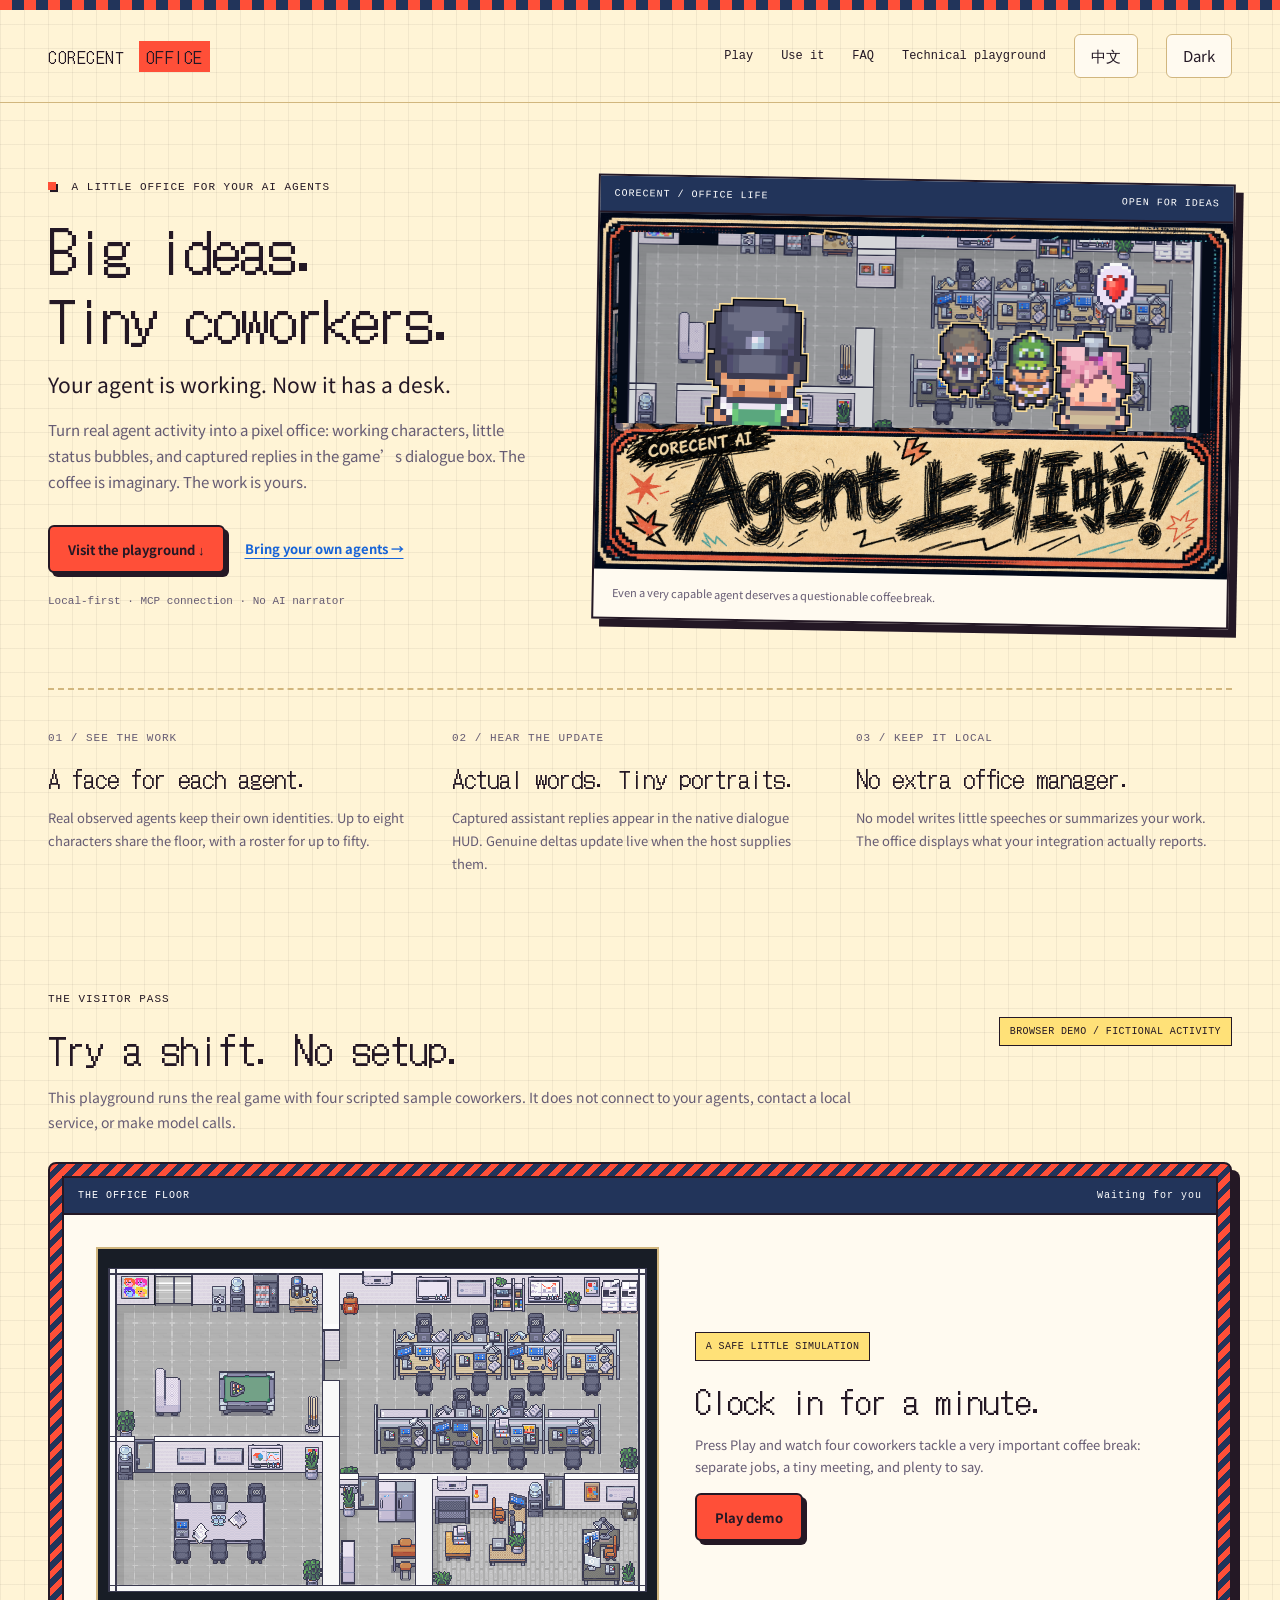
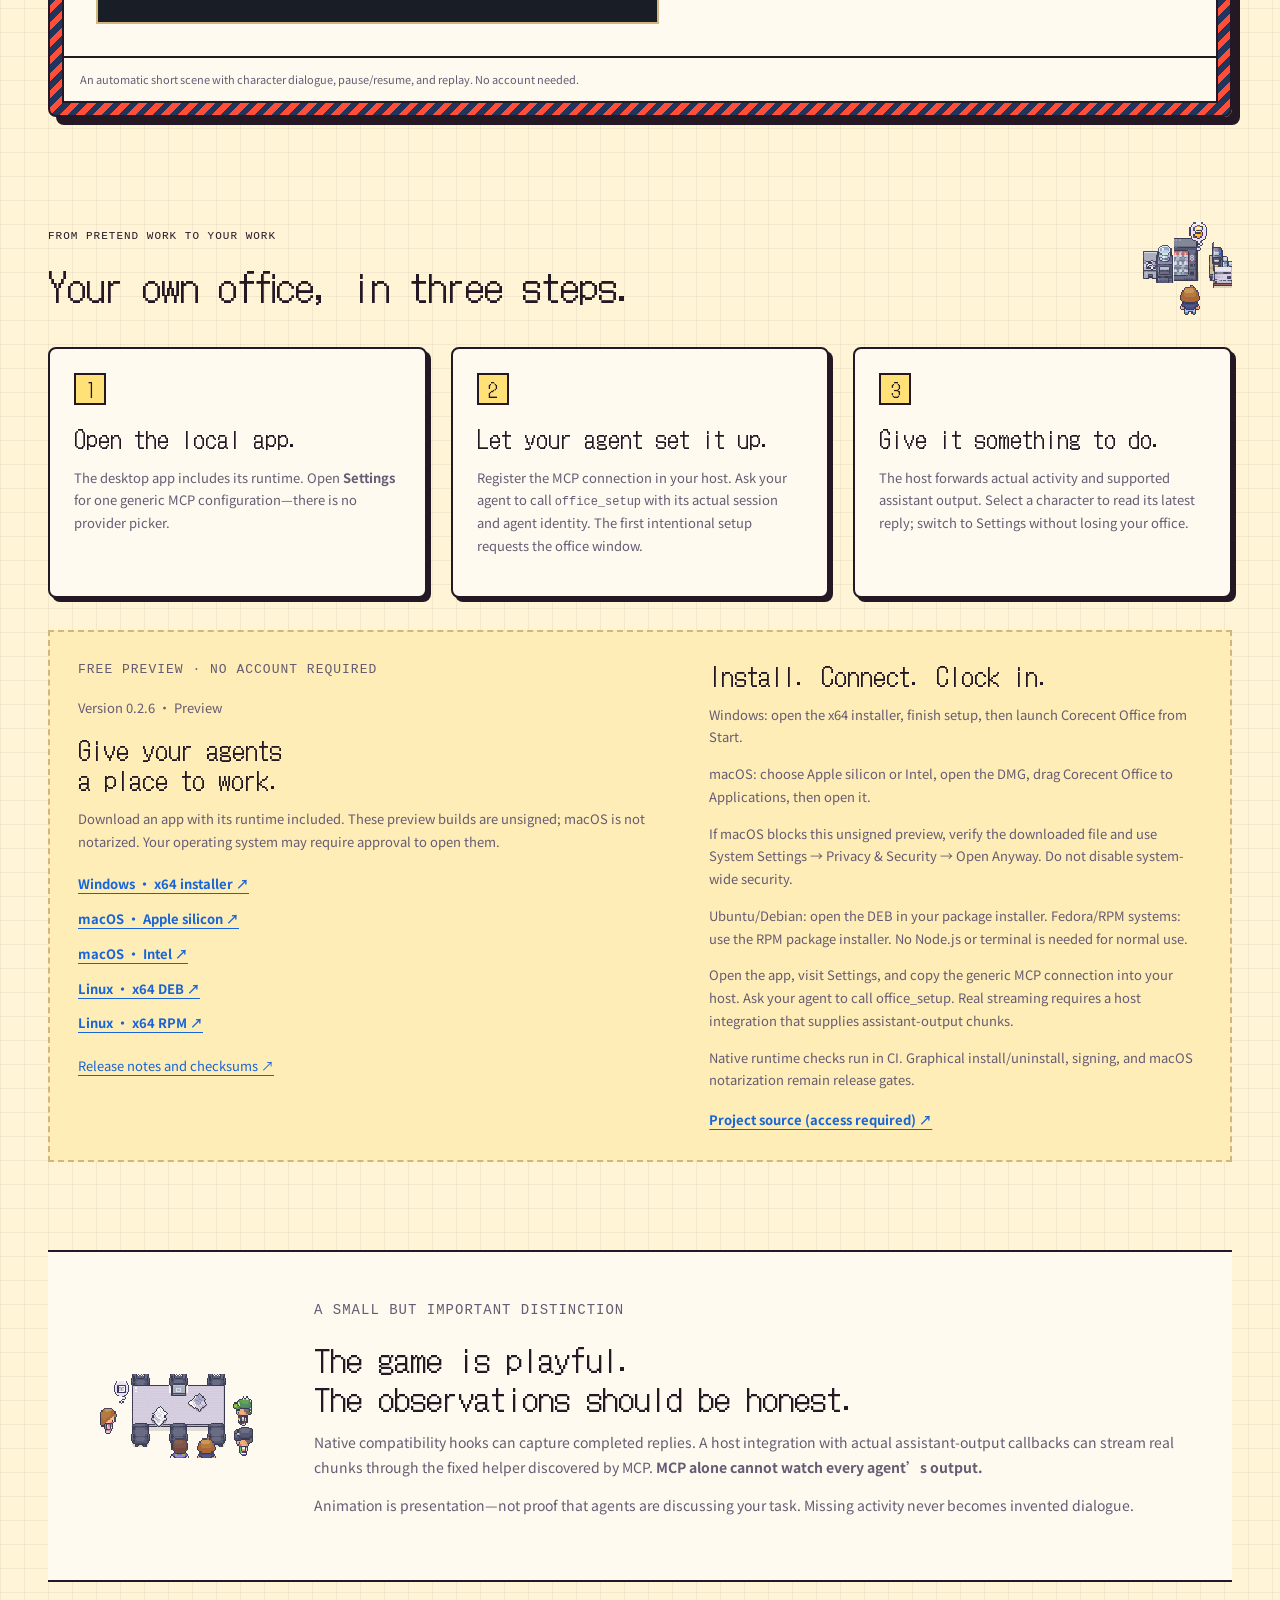
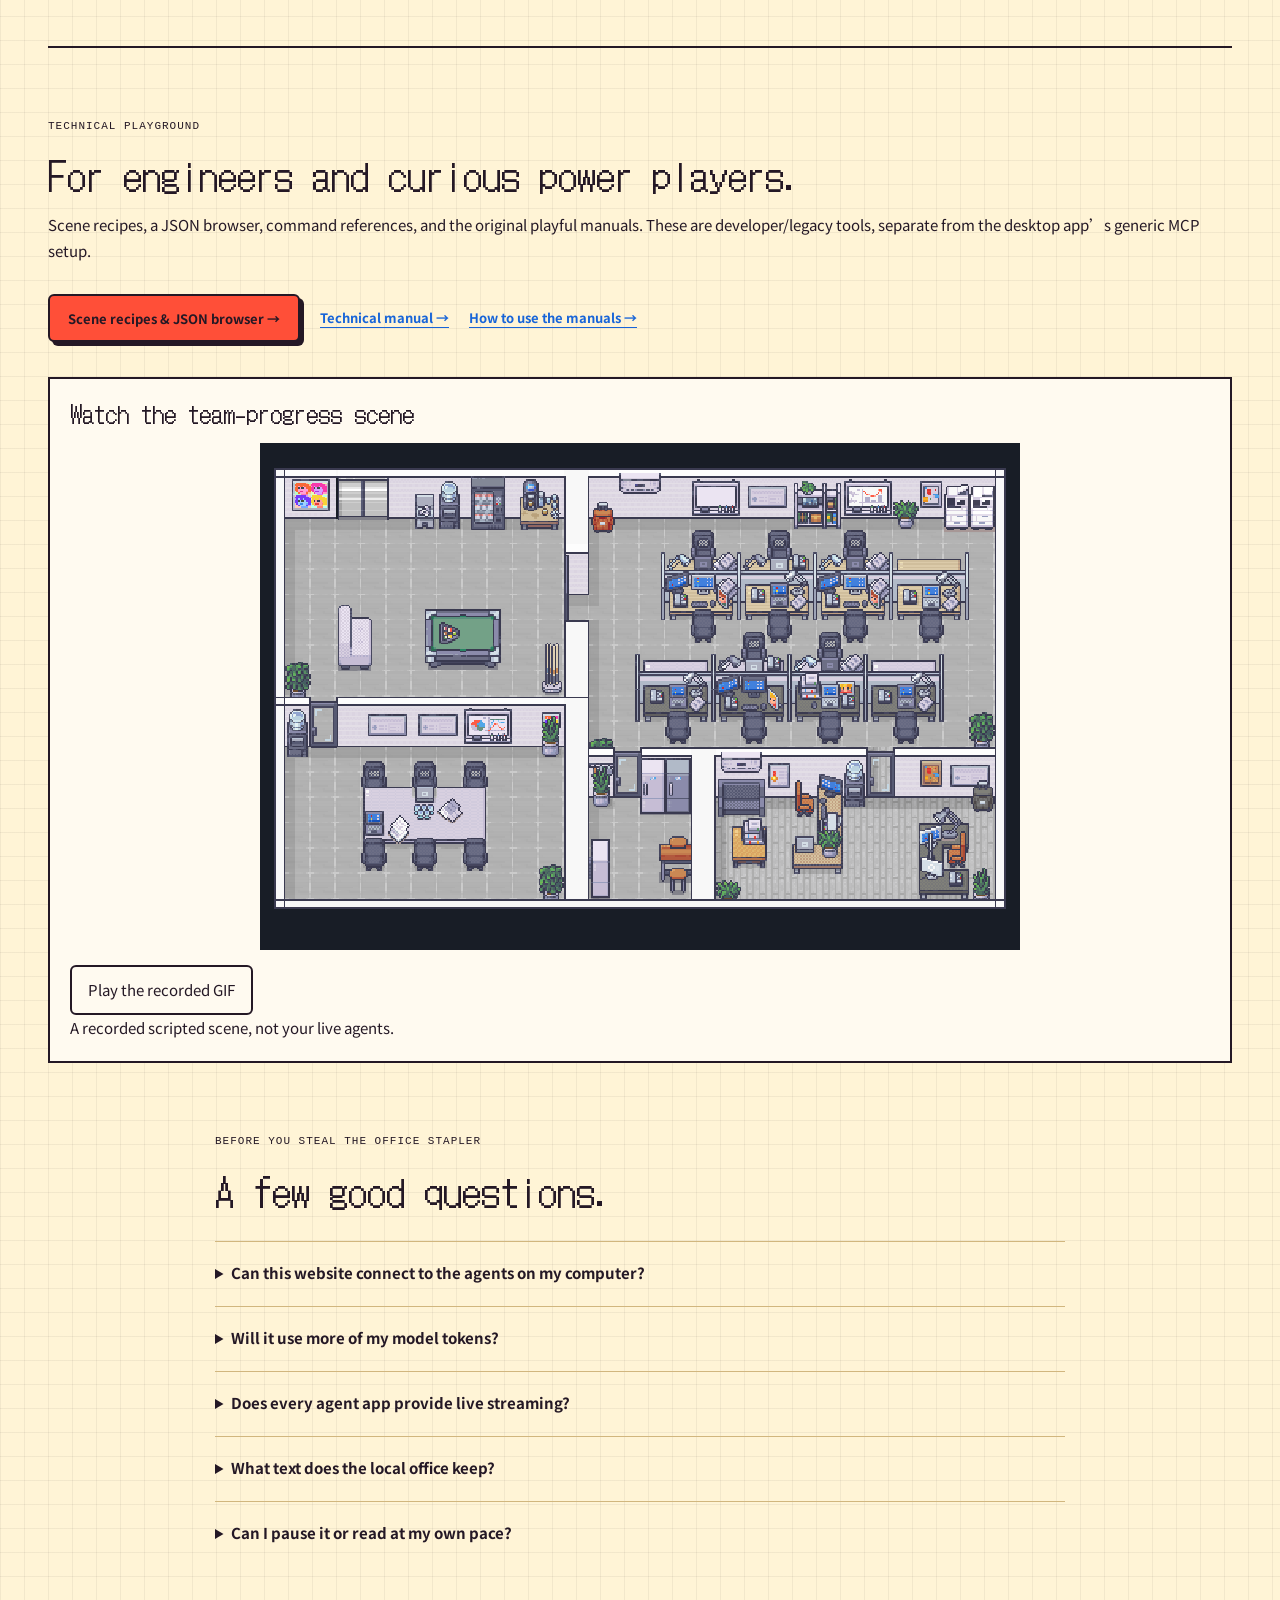
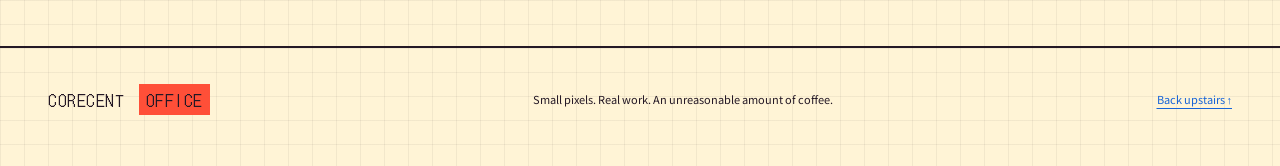
==== index.html @ 590f0e44 "feat(site): publish v0.2.6 downloads and office demo" ====
<!doctype html>
<html lang="en" data-theme="light">
<head>
  <meta charset="utf-8"><meta name="viewport" content="width=device-width, initial-scale=1">
  <meta name="description" content="Give your AI agents a tiny pixel office. Try the browser playground, then connect real agents to a local office through MCP.">
  <meta name="theme-color" content="#fff4d6"><title>Corecent Office — tiny office, real agents</title>
  <link rel="icon" href="media/icon.svg"><link rel="stylesheet" href="site.css"><script src="i18n.js" defer></script><script src="site.js" defer></script>
</head>
<body>
<a class="skip" href="#main">Skip to content</a>
<header class="site-header"><nav aria-label="Main navigation"><a class="wordmark" href="#">CORECENT <span>OFFICE</span></a><div><a href="#playground">Play</a><a href="#get-started">Use it</a><a href="#questions">FAQ</a><a href="#technical">Technical playground</a><button id="language-toggle" aria-label="Switch to Chinese">中文</button><button id="theme-toggle" aria-label="Switch to dark theme">Dark</button></div></nav></header>
<main id="main">
  <section class="hero" aria-labelledby="title">
    <div class="hero-copy"><p class="eyebrow"><span class="status-dot"></span> A little office for your AI agents</p><h1 id="title">Big ideas.<br>Tiny coworkers.</h1><p class="lead">Your agent is working. Now it has a desk.</p><p>Turn real agent activity into a pixel office: working characters, little status bubbles, and captured replies in the game’s dialogue box. The coffee is imaginary. The work is yours.</p><div class="actions"><a class="button primary" href="#playground">Visit the playground ↓</a><a class="text-link" href="#get-started">Bring your own agents →</a></div><p class="caption">Local-first · MCP connection · No AI narrator</p></div>
    <figure class="hero-art"><div class="frame-label"><span>CORECENT / OFFICE LIFE</span><span>OPEN FOR IDEAS</span></div><img src="media/hero.png" width="1672" height="941" alt="Pixel coworkers in a tiny office, with an illustrated Agent office-life poster"><figcaption>Even a very capable agent deserves a questionable coffee break.</figcaption></figure>
  </section>
  <section class="benefits" aria-label="What the office does">
    <article><span class="number">01 / SEE THE WORK</span><h2>A face for each agent.</h2><p>Real observed agents keep their own identities. Up to eight characters share the floor, with a roster for up to fifty.</p></article>
    <article><span class="number">02 / HEAR THE UPDATE</span><h2>Actual words. Tiny portraits.</h2><p>Captured assistant replies appear in the native dialogue HUD. Genuine deltas update live when the host supplies them.</p></article>
    <article><span class="number">03 / KEEP IT LOCAL</span><h2>No extra office manager.</h2><p>No model writes little speeches or summarizes your work. The office displays what your integration actually reports.</p></article>
  </section>
  <section id="playground" class="playground" aria-labelledby="play-title">
    <div class="section-heading"><div><p class="eyebrow">The visitor pass</p><h2 id="play-title">Try a shift. No setup.</h2></div><span class="badge">BROWSER DEMO / FICTIONAL ACTIVITY</span></div>
    <p>This playground runs the real game with four scripted sample coworkers. It does not connect to your agents, contact a local service, or make model calls.</p>
    <div class="demo-frame"><div class="frame-label"><span>THE OFFICE FLOOR</span><span id="demo-status" role="status">Waiting for you</span></div><div id="demo-stage"><div class="demo-poster" id="demo-poster"><img src="media/office-map.png" width="960" height="640" alt="Preview of the pixel office floor" loading="lazy"><div><span class="badge">A SAFE LITTLE SIMULATION</span><h3>Clock in for a minute.</h3><p>Press Play and watch four coworkers tackle a very important coffee break: separate jobs, a tiny meeting, and plenty to say.</p><button class="button primary" id="start-demo">Play demo</button></div></div></div><div class="demo-caption"><p>An automatic short scene with character dialogue, pause/resume, and replay. No account needed.</p><button id="stop-demo" hidden>Stop demo</button></div></div>
  </section>
  <section class="use-section" id="get-started" aria-labelledby="use-title">
    <div class="section-heading"><div><p class="eyebrow">From pretend work to your work</p><h2 id="use-title">Your own office, in three steps.</h2></div><img class="coffee" src="media/coffee.png" width="144" height="128" alt="" loading="lazy"></div>
    <ol class="steps"><li><span class="step">1</span><div><h3>Open the local app.</h3><p>The desktop app includes its runtime. Open <strong>Settings</strong> for one generic MCP configuration—there is no provider picker.</p></div></li><li><span class="step">2</span><div><h3>Let your agent set it up.</h3><p>Register the MCP connection in your host. Ask your agent to call <code>office_setup</code> with its actual session and agent identity. The first intentional setup requests the office window.</p></div></li><li><span class="step">3</span><div><h3>Give it something to do.</h3><p>The host forwards actual activity and supported assistant output. Select a character to read its latest reply; switch to Settings without losing your office.</p></div></li></ol>
    <div class="availability" id="downloads"><div><p class="eyebrow">Free preview · No account required</p><p>Version 0.2.6 · Preview</p><h3>Give your agents<br>a place to work.</h3><p>Download an app with its runtime included. These preview builds are unsigned; macOS is not notarized. Your operating system may require approval to open them.</p><div class="download-links">
      <a class="text-link" href="https://github.com/YangYangX/office-site/releases/download/v0.2.6/Corecent-Office-0.2.6-win-x64.exe">Windows · x64 installer ↗</a>
      <a class="text-link" href="https://github.com/YangYangX/office-site/releases/download/v0.2.6/Corecent-Office-0.2.6-mac-arm64.dmg">macOS · Apple silicon ↗</a>
      <a class="text-link" href="https://github.com/YangYangX/office-site/releases/download/v0.2.6/Corecent-Office-0.2.6-mac-x64.dmg">macOS · Intel ↗</a>
      <a class="text-link" href="https://github.com/YangYangX/office-site/releases/download/v0.2.6/Corecent-Office-0.2.6-linux-amd64.deb">Linux · x64 DEB ↗</a>
      <a class="text-link" href="https://github.com/YangYangX/office-site/releases/download/v0.2.6/Corecent-Office-0.2.6-linux-x86_64.rpm">Linux · x64 RPM ↗</a>
    </div><p><a href="https://github.com/YangYangX/office-site/releases/tag/v0.2.6">Release notes and checksums ↗</a></p></div><div><h3>Install. Connect. Clock in.</h3><p>Windows: open the x64 installer, finish setup, then launch Corecent Office from Start.</p><p>macOS: choose Apple silicon or Intel, open the DMG, drag Corecent Office to Applications, then open it.</p><p>If macOS blocks this unsigned preview, verify the downloaded file and use System Settings → Privacy &amp; Security → Open Anyway. Do not disable system-wide security.</p><p>Ubuntu/Debian: open the DEB in your package installer. Fedora/RPM systems: use the RPM package installer. No Node.js or terminal is needed for normal use.</p><p>Open the app, visit Settings, and copy the generic MCP connection into your host. Ask your agent to call office_setup. Real streaming requires a host integration that supplies assistant-output chunks.</p><p>Native runtime checks run in CI. Graphical install/uninstall, signing, and macOS notarization remain release gates.</p><a class="text-link" href="https://github.com/YangYangX/office" target="_blank" rel="noopener noreferrer">Project source (access required) ↗</a></div></div>
  </section>
  <section class="honest" aria-labelledby="real-title"><img src="media/meeting.png" width="164" height="144" alt="" loading="lazy"><div><p class="eyebrow">A small but important distinction</p><h2 id="real-title">The game is playful.<br>The observations should be honest.</h2><p>Native compatibility hooks can capture completed replies. A host integration with actual assistant-output callbacks can stream real chunks through the fixed helper discovered by MCP. <strong>MCP alone cannot watch every agent’s output.</strong></p><p>Animation is presentation—not proof that agents are discussing your task. Missing activity never becomes invented dialogue.</p></div></section>
  <section id="technical" class="technical"><p class="eyebrow">Technical playground</p><h2>For engineers and curious power players.</h2><p>Scene recipes, a JSON browser, command references, and the original playful manuals. These are developer/legacy tools, separate from the desktop app’s generic MCP setup.</p><div class="actions"><a class="button primary" href="manual/index.html#examples">Scene recipes &amp; JSON browser →</a><a class="text-link" href="manual/manual.html">Technical manual →</a><a class="text-link" href="manual/usage.html">How to use the manuals →</a></div><figure class="recorded-scene"><h3>Watch the team-progress scene</h3><img id="recorded-scene" src="media/office-map.png" alt="Recorded scripted office scene" loading="lazy"><button id="recording-toggle">Play the recorded GIF</button><figcaption>A recorded scripted scene, not your live agents.</figcaption></figure></section>
  <section class="faq" id="questions" aria-labelledby="faq-title"><p class="eyebrow">Before you steal the office stapler</p><h2 id="faq-title">A few good questions.</h2>
    <details><summary>Can this website connect to the agents on my computer?</summary><p>No. This is a static introduction and a fictional browser playground. Real observation runs in the local desktop/service installation. The website does not scan local ports, install connectors, or read your conversations.</p></details>
    <details><summary>Will it use more of my model tokens?</summary><p>The office does not make model calls to narrate or summarize activity. Host hooks and structured output forwarding do not require per-token model tool calls. Optional MCP setup/status/report calls still use ordinary tool-context tokens; the whole integration is not universally token-free.</p></details>
    <details><summary>Does every agent app provide live streaming?</summary><p>No. Settings separates what the host declares from what the office has actually received: activity, completed replies, or live chunks. The host must supply real callbacks or structured output. A completed reply is never split into fake streaming text.</p></details>
    <details><summary>What text does the local office keep?</summary><p>Supported assistant-visible replies stay in local service memory, limited to the latest 16 KiB per agent. Prompt fields, tool payloads, hidden reasoning, and unrelated transcript history are excluded. Visible replies can themselves quote your data or code.</p></details>
    <details><summary>Can I pause it or read at my own pace?</summary><p>Yes. The local office can pause animation while keeping captured text readable. Reading an older dialogue page preserves your place as new chunks arrive. The browser demo starts paused when reduced motion is preferred and can be stopped completely.</p></details>
  </section>
</main>
<footer><div class="wordmark">CORECENT <span>OFFICE</span></div><p>Small pixels. Real work. An unreasonable amount of coffee.</p><a href="#main">Back upstairs ↑</a></footer>
</body></html>
---- site.css ----
@font-face{font-family:DotGothic16;src:url('media/dotgothic16-400.ttf') format('truetype');font-display:swap}@font-face{font-family:Noto;src:url('media/noto-sans-sc-400.ttf') format('truetype');font-weight:400;font-display:swap}@font-face{font-family:Noto;src:url('media/noto-sans-sc-700.ttf') format('truetype');font-weight:700;font-display:swap}
:root{--bg:#fff4d6;--paper:#fffaf0;--ink:#241825;--muted:#655b73;--line:#d1b67e;--coral:#ff4f38;--navy:#22345a;--gold:#ffe178;--grid:rgba(36,24,37,.06);--shadow:#241825;--border:#241825;--soft:#ffedb7;--link:#1764d8;color-scheme:light}
:root[data-theme=dark]{--bg:#071829;--paper:#0f2436;--ink:#f8fafc;--muted:#aab3c2;--line:#35506a;--coral:#ff6b45;--navy:#1f3650;--gold:#ffd166;--grid:rgba(255,209,102,.055);--shadow:#030712;--border:#ffd166;--soft:#173452;--link:#90c4ff;color-scheme:dark}
*{box-sizing:border-box}html{scroll-behavior:smooth;scroll-padding-top:24px}body{margin:0;background:linear-gradient(var(--grid) 1px,transparent 1px),linear-gradient(90deg,var(--grid) 1px,transparent 1px),var(--bg);background-size:24px 24px;color:var(--ink);font:15px/1.75 Noto,Arial,sans-serif}body:before{content:"";display:block;height:10px;background:repeating-linear-gradient(90deg,var(--coral) 0 12px,var(--navy) 12px 24px)}a{color:var(--link);text-underline-offset:4px}button,a{touch-action:manipulation}button{font:inherit;cursor:pointer;background:var(--paper);color:var(--ink);border:1px solid var(--line);border-radius:6px;padding:8px 16px;min-height:44px}button:hover{background:var(--soft)}a:focus-visible,button:focus-visible,summary:focus-visible{outline:3px solid var(--coral);outline-offset:5px}[hidden]{display:none!important}img{max-width:100%;height:auto}h1,h2,h3{font-family:DotGothic16,Noto,sans-serif;font-weight:400;line-height:1.2;margin:0}p{margin:14px 0}h2{font-size:38px}h3{font-size:24px}.site-header{border-bottom:1px solid var(--line)}nav,main,footer{max-width:1360px;margin:auto}nav{display:flex;align-items:center;justify-content:space-between;padding:24px 48px;gap:20px}nav>div{display:flex;align-items:center;gap:28px}nav a{font:12px ui-monospace,monospace;text-decoration:none;color:var(--ink)}.wordmark{font:17px DotGothic16,sans-serif!important;text-decoration:none;letter-spacing:.5px;color:var(--ink)}.wordmark span{background:var(--coral);color:#241825;padding:3px 7px;margin-left:5px}main{padding:0 48px}.hero{display:grid;grid-template-columns:.9fr 1.15fr;align-items:center;gap:48px;padding:76px 0 64px}.eyebrow,.number,.frame-label,.badge,.caption{font:11px/1.5 ui-monospace,SFMono-Regular,monospace;letter-spacing:1px}.eyebrow{text-transform:uppercase;margin:0 0 18px}.status-dot{display:inline-block;width:8px;height:8px;background:var(--coral);margin-right:8px;box-shadow:2px 2px 0 var(--border)}h1{font-size:clamp(42px,4.5vw,64px);letter-spacing:-2px}.lead{font-size:21px;color:var(--ink)!important}.hero-copy>p:not(.eyebrow){color:var(--muted)}.actions{display:flex;align-items:center;flex-wrap:wrap;gap:20px;margin-top:30px}.button{display:inline-flex;align-items:center;justify-content:center;text-decoration:none;border:2px solid var(--border);border-radius:6px;padding:12px 18px;font:700 13px Noto,sans-serif;min-height:48px;box-shadow:4px 4px 0 var(--shadow)}.primary{background:var(--coral);color:#241825}.primary:hover{background:var(--gold)}.text-link{font-size:13px;font-weight:700}.caption{margin-top:20px!important;letter-spacing:0}.hero-art{margin:0;border:2px solid var(--border);background:var(--paper);box-shadow:8px 8px 0 var(--shadow);transform:rotate(1deg)}.frame-label{display:flex;justify-content:space-between;gap:12px;padding:10px 14px;background:var(--navy);color:#fff;border-bottom:2px solid var(--border);font-size:10px}.hero-art img{display:block;width:100%}.hero-art figcaption{padding:14px 18px;font-size:11px;color:var(--muted)}.benefits{display:grid;grid-template-columns:repeat(3,1fr);gap:28px;padding:32px 0 60px;border-top:2px dashed var(--line)}.benefits article{padding-right:20px}.number{color:var(--muted)}.benefits h2{font-size:24px;margin-top:16px}.benefits p{font-size:13px;color:var(--muted)}.section-heading{display:flex;justify-content:space-between;gap:24px;align-items:center}.badge{display:inline-block;align-self:center;background:var(--gold);border:1px solid var(--border);padding:6px 10px;color:#241825;font-size:10px;letter-spacing:.4px}.playground{padding:42px 0 72px}.playground>p{max-width:850px;color:var(--muted);font-size:14px}.demo-frame{margin-top:28px;padding:12px;border:2px solid var(--border);border-radius:8px;box-shadow:8px 8px 0 var(--shadow);background:repeating-linear-gradient(135deg,var(--coral) 0 6px,var(--navy) 6px 12px)}.demo-frame>.frame-label{border:2px solid var(--border)}#demo-stage{border:2px solid var(--border);border-top:0;background:var(--paper)}.demo-poster{display:grid;grid-template-columns:1.15fr 1fr;align-items:center;gap:36px;padding:32px}.demo-poster img{image-rendering:pixelated;border:2px solid var(--line);width:100%}.demo-poster h3{font-size:32px;margin-top:20px}.demo-poster p{font-size:13px;color:var(--muted)}#demo-stage iframe{display:block;width:100%;height:780px;border:0;background:var(--paper)}.demo-caption{background:var(--paper);display:flex;align-items:center;justify-content:space-between;gap:16px;padding:12px 16px;border:2px solid var(--border);border-top:0}.demo-caption p{font-size:11px;margin:0;color:var(--muted)}.use-section{padding:32px 0 64px}.coffee{width:94px;image-rendering:pixelated}.steps{list-style:none;padding:0;display:grid;grid-template-columns:repeat(3,1fr);gap:24px;margin:32px 0}.steps li{background:var(--paper);border:2px solid var(--border);box-shadow:4px 4px 0 var(--shadow);border-radius:8px;padding:24px}.step{display:inline-grid;place-items:center;width:32px;height:32px;background:var(--gold);color:#241825;border:2px solid var(--border);font:18px DotGothic16,sans-serif;margin-bottom:20px}.steps h3{font-size:23px}.steps p{font-size:13px;color:var(--muted)}code{font:12px ui-monospace,monospace}.availability{background:var(--soft);border:2px dashed var(--line);padding:28px;display:grid;grid-template-columns:1.2fr 1fr;gap:40px}.availability p{font-size:13px;color:var(--muted)}.availability details{align-self:start}.availability summary{font-size:13px}.availability h3{font-size:25px}pre{padding:18px;background:#111026;color:#f8fafc;overflow:auto;border-radius:4px}.honest{display:grid;grid-template-columns:170px 1fr;gap:48px;padding:48px;margin:24px 0 64px;border-top:2px solid var(--border);border-bottom:2px solid var(--border);background:var(--paper)}.honest>img{align-self:center;image-rendering:pixelated}.honest h2{font-size:32px}.honest p{font-size:14px;color:var(--muted)}.faq{max-width:850px;margin:0 auto 80px}.faq h2{margin-bottom:28px}details{border-top:1px solid var(--line);padding:18px 0}summary{cursor:pointer;font-weight:700;min-height:28px}details p{color:var(--muted);font-size:14px}.availability details{border:0;padding:0}footer{padding:28px 48px 42px;border-top:2px solid var(--border);display:flex;align-items:center;justify-content:space-between;gap:24px}footer p,footer a{font-size:11px}.skip{position:absolute;left:16px;top:-100px;z-index:10;background:var(--paper);padding:12px}.skip:focus{top:16px}
@media(max-width:1000px){.hero{gap:28px;grid-template-columns:1fr 1fr}.hero-art{transform:none}main{padding:0 28px}nav,footer{padding-left:28px;padding-right:28px}.actions{gap:14px}.demo-poster{gap:24px;padding:24px}.steps{gap:16px}.steps li{padding:20px}#demo-stage iframe{height:660px}}
@media(max-width:700px){nav{flex-wrap:wrap;padding:20px}nav>div{width:100%;justify-content:space-between;gap:14px}main{padding:0 20px}.hero{grid-template-columns:1fr;padding:40px 0;gap:32px}h1{font-size:48px}.hero-copy>p{max-width:520px}.hero-art{box-shadow:5px 5px 0 var(--shadow)}.benefits{grid-template-columns:1fr;gap:24px;padding-bottom:24px}.benefits article{padding:0}.benefits h2{margin-top:8px}.benefits p{margin-bottom:0}.section-heading{align-items:start;flex-direction:column;gap:12px}h2{font-size:32px}.playground{padding-top:32px}.demo-frame{padding:7px;box-shadow:5px 5px 0 var(--shadow)}.demo-poster{grid-template-columns:1fr;padding:20px;gap:24px}.demo-poster img{max-height:220px;object-fit:contain}.demo-poster h3{font-size:28px}.demo-caption{align-items:start}.demo-caption button{padding:8px;flex-shrink:0}#demo-stage iframe{height:530px}.steps,.availability{grid-template-columns:1fr}.availability{gap:24px;padding:24px}.coffee{display:none}.honest{grid-template-columns:1fr;padding:28px;gap:20px}.honest>img{width:90px}.honest h2{font-size:28px}footer{align-items:start;flex-direction:column;padding:24px 20px;gap:12px}footer p{margin:0}}
@media(prefers-reduced-motion:reduce){html{scroll-behavior:auto}.hero-art{transform:none}}

.download-links{display:grid;gap:12px;margin:20px 0}.download-links a{width:fit-content}

.technical{padding:70px 0;border-top:2px solid var(--ink)}.recorded-scene{margin:35px 0 0;padding:20px;border:2px solid var(--ink);background:var(--paper)}.recorded-scene img{display:block;width:100%;max-width:760px;height:auto;margin:15px auto;image-rendering:pixelated}.recorded-scene button{font:inherit;padding:10px 16px;border:2px solid var(--ink);background:var(--paper);color:var(--ink);cursor:pointer}.site-header nav>div{flex-wrap:wrap}
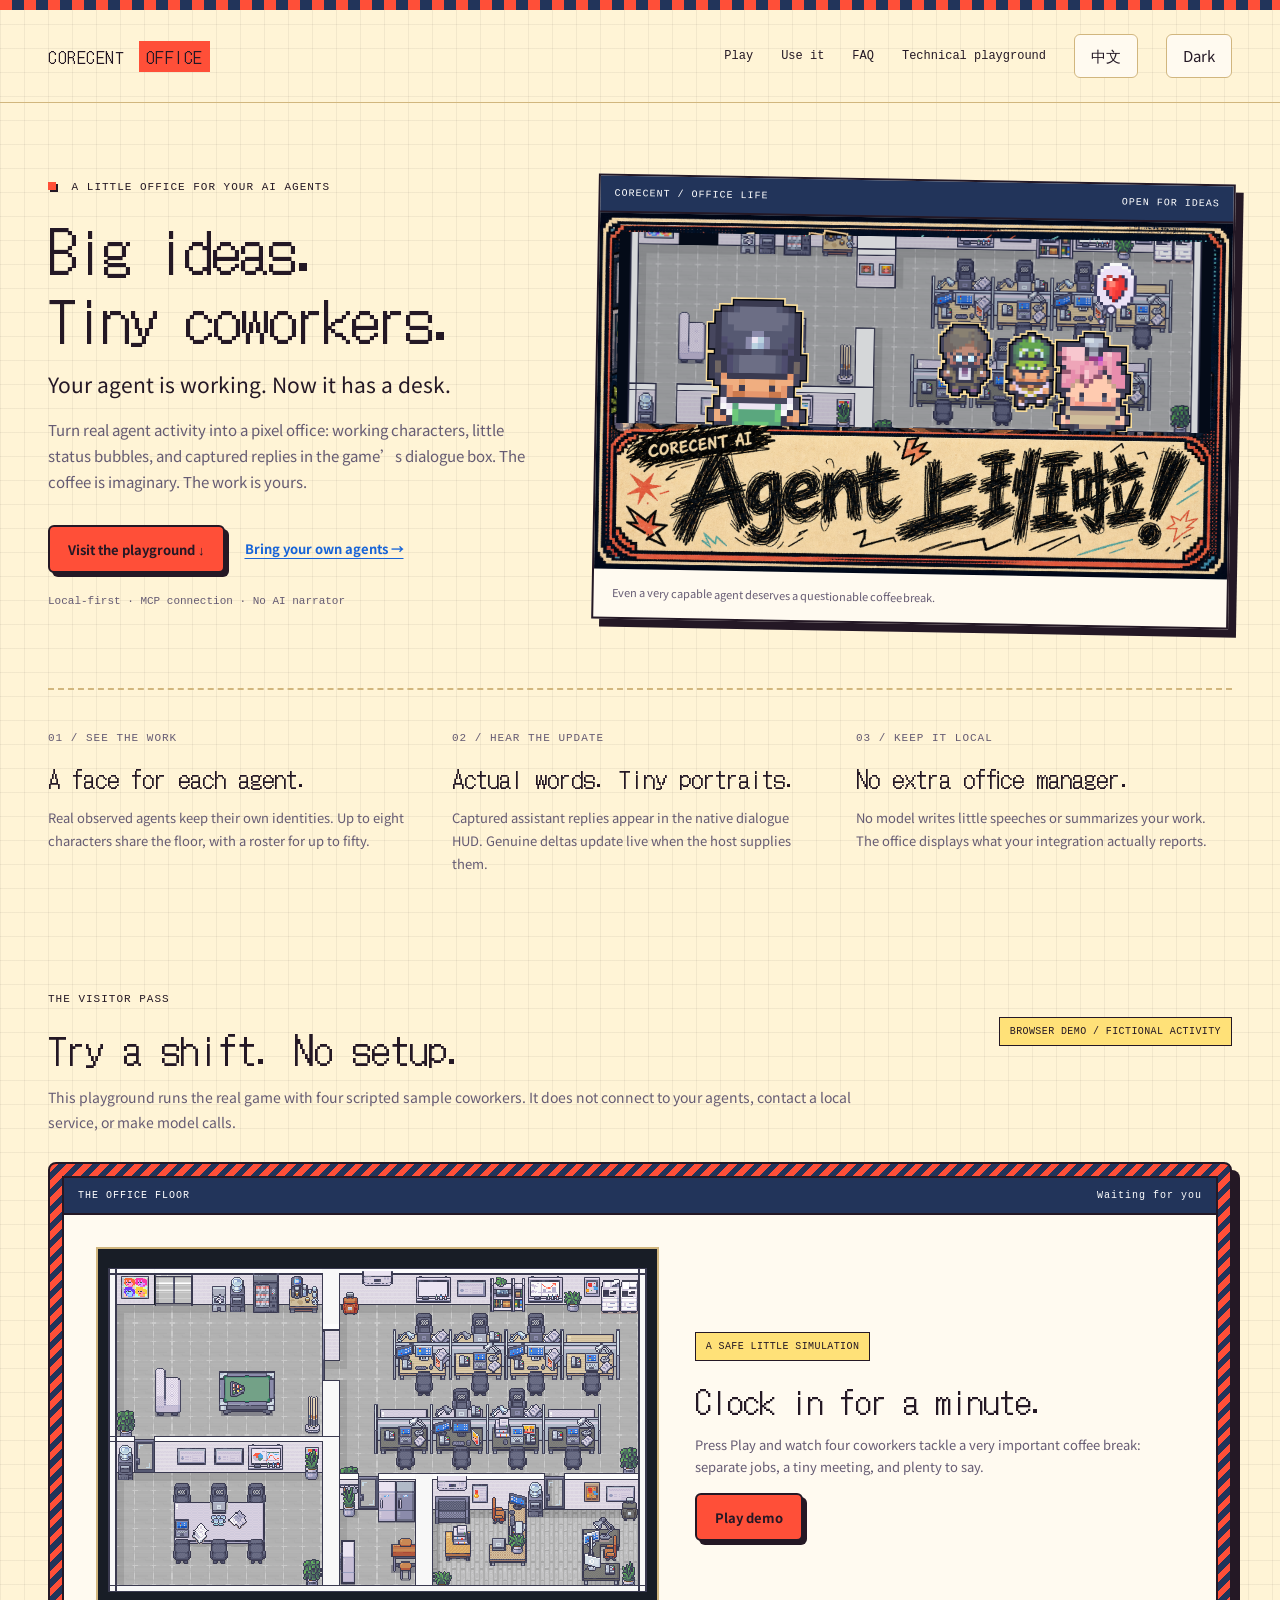
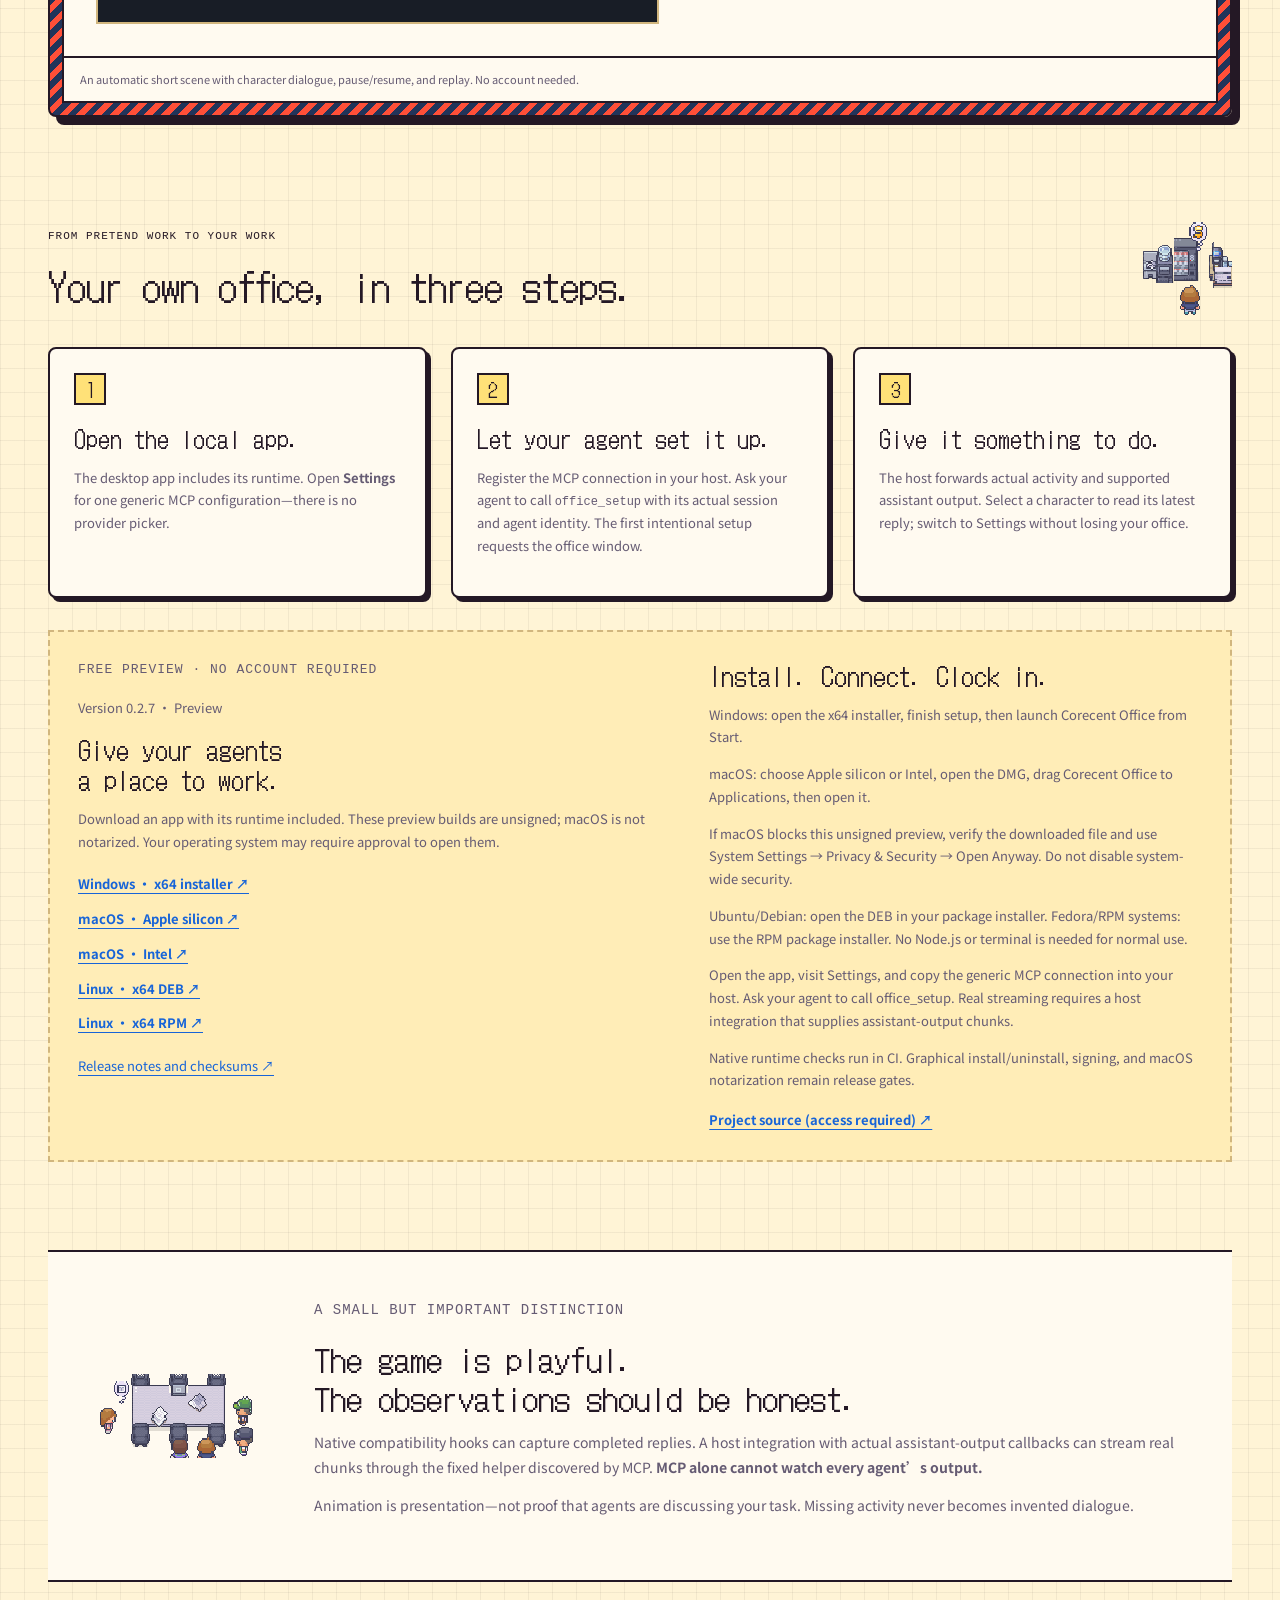
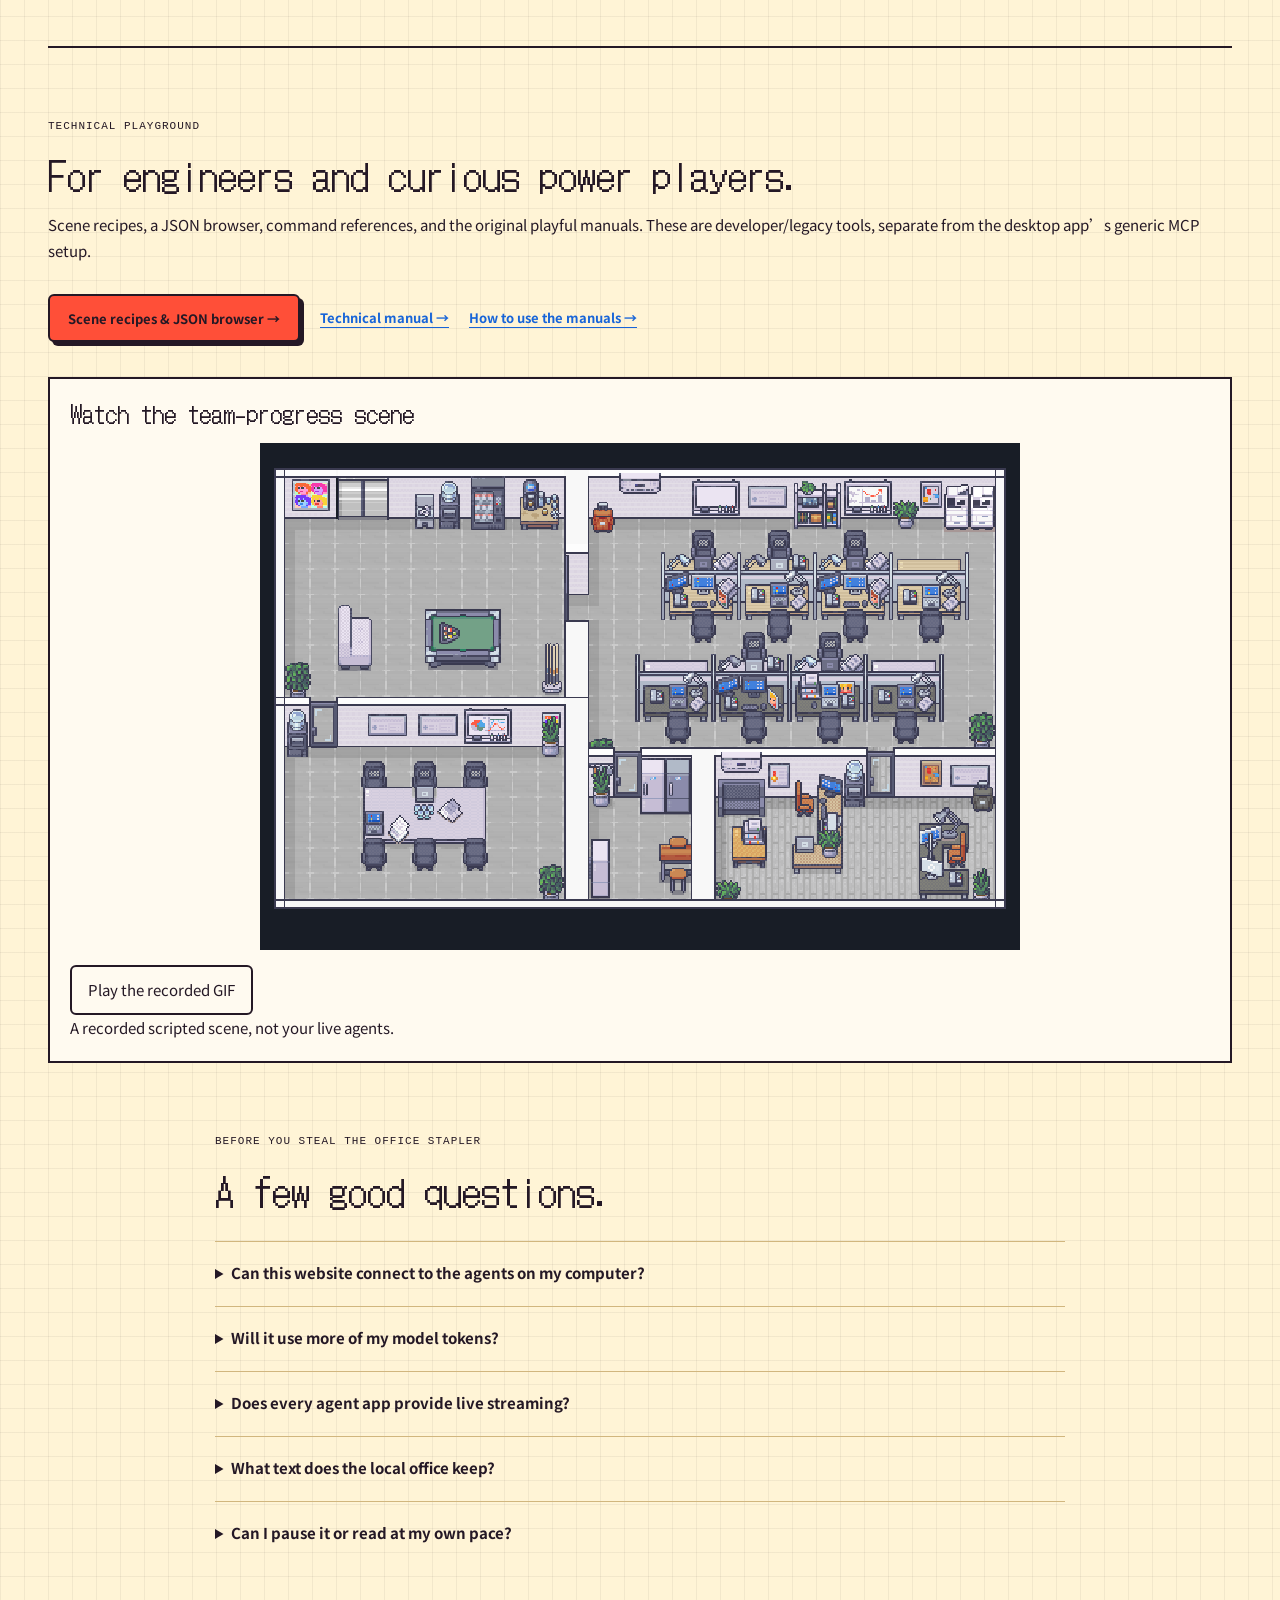
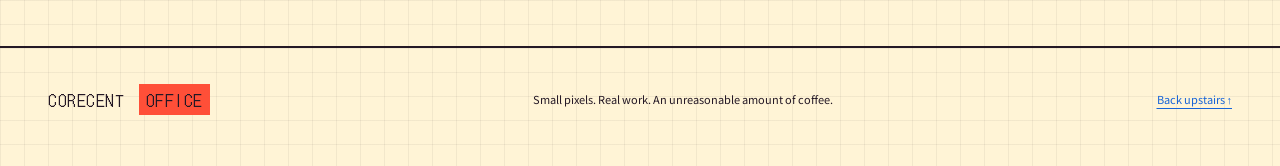
==== commit b4d97499: "feat(site): publish v0.2.7 downloads and office demo" ====
--- a/index.html
+++ b/index.html
@@ -27,13 +27,13 @@
   <section class="use-section" id="get-started" aria-labelledby="use-title">
     <div class="section-heading"><div><p class="eyebrow">From pretend work to your work</p><h2 id="use-title">Your own office, in three steps.</h2></div><img class="coffee" src="media/coffee.png" width="144" height="128" alt="" loading="lazy"></div>
     <ol class="steps"><li><span class="step">1</span><div><h3>Open the local app.</h3><p>The desktop app includes its runtime. Open <strong>Settings</strong> for one generic MCP configuration—there is no provider picker.</p></div></li><li><span class="step">2</span><div><h3>Let your agent set it up.</h3><p>Register the MCP connection in your host. Ask your agent to call <code>office_setup</code> with its actual session and agent identity. The first intentional setup requests the office window.</p></div></li><li><span class="step">3</span><div><h3>Give it something to do.</h3><p>The host forwards actual activity and supported assistant output. Select a character to read its latest reply; switch to Settings without losing your office.</p></div></li></ol>
-    <div class="availability" id="downloads"><div><p class="eyebrow">Free preview · No account required</p><p>Version 0.2.6 · Preview</p><h3>Give your agents<br>a place to work.</h3><p>Download an app with its runtime included. These preview builds are unsigned; macOS is not notarized. Your operating system may require approval to open them.</p><div class="download-links">
-      <a class="text-link" href="https://github.com/YangYangX/office-site/releases/download/v0.2.6/Corecent-Office-0.2.6-win-x64.exe">Windows · x64 installer ↗</a>
-      <a class="text-link" href="https://github.com/YangYangX/office-site/releases/download/v0.2.6/Corecent-Office-0.2.6-mac-arm64.dmg">macOS · Apple silicon ↗</a>
-      <a class="text-link" href="https://github.com/YangYangX/office-site/releases/download/v0.2.6/Corecent-Office-0.2.6-mac-x64.dmg">macOS · Intel ↗</a>
-      <a class="text-link" href="https://github.com/YangYangX/office-site/releases/download/v0.2.6/Corecent-Office-0.2.6-linux-amd64.deb">Linux · x64 DEB ↗</a>
-      <a class="text-link" href="https://github.com/YangYangX/office-site/releases/download/v0.2.6/Corecent-Office-0.2.6-linux-x86_64.rpm">Linux · x64 RPM ↗</a>
-    </div><p><a href="https://github.com/YangYangX/office-site/releases/tag/v0.2.6">Release notes and checksums ↗</a></p></div><div><h3>Install. Connect. Clock in.</h3><p>Windows: open the x64 installer, finish setup, then launch Corecent Office from Start.</p><p>macOS: choose Apple silicon or Intel, open the DMG, drag Corecent Office to Applications, then open it.</p><p>If macOS blocks this unsigned preview, verify the downloaded file and use System Settings → Privacy &amp; Security → Open Anyway. Do not disable system-wide security.</p><p>Ubuntu/Debian: open the DEB in your package installer. Fedora/RPM systems: use the RPM package installer. No Node.js or terminal is needed for normal use.</p><p>Open the app, visit Settings, and copy the generic MCP connection into your host. Ask your agent to call office_setup. Real streaming requires a host integration that supplies assistant-output chunks.</p><p>Native runtime checks run in CI. Graphical install/uninstall, signing, and macOS notarization remain release gates.</p><a class="text-link" href="https://github.com/YangYangX/office" target="_blank" rel="noopener noreferrer">Project source (access required) ↗</a></div></div>
+    <div class="availability" id="downloads"><div><p class="eyebrow">Free preview · No account required</p><p>Version 0.2.7 · Preview</p><h3>Give your agents<br>a place to work.</h3><p>Download an app with its runtime included. These preview builds are unsigned; macOS is not notarized. Your operating system may require approval to open them.</p><div class="download-links">
+      <a class="text-link" href="https://github.com/YangYangX/office-site/releases/download/v0.2.7/Corecent-Office-0.2.7-win-x64.exe">Windows · x64 installer ↗</a>
+      <a class="text-link" href="https://github.com/YangYangX/office-site/releases/download/v0.2.7/Corecent-Office-0.2.7-mac-arm64.dmg">macOS · Apple silicon ↗</a>
+      <a class="text-link" href="https://github.com/YangYangX/office-site/releases/download/v0.2.7/Corecent-Office-0.2.7-mac-x64.dmg">macOS · Intel ↗</a>
+      <a class="text-link" href="https://github.com/YangYangX/office-site/releases/download/v0.2.7/Corecent-Office-0.2.7-linux-amd64.deb">Linux · x64 DEB ↗</a>
+      <a class="text-link" href="https://github.com/YangYangX/office-site/releases/download/v0.2.7/Corecent-Office-0.2.7-linux-x86_64.rpm">Linux · x64 RPM ↗</a>
+    </div><p><a href="https://github.com/YangYangX/office-site/releases/tag/v0.2.7">Release notes and checksums ↗</a></p></div><div><h3>Install. Connect. Clock in.</h3><p>Windows: open the x64 installer, finish setup, then launch Corecent Office from Start.</p><p>macOS: choose Apple silicon or Intel, open the DMG, drag Corecent Office to Applications, then open it.</p><p>If macOS blocks this unsigned preview, verify the downloaded file and use System Settings → Privacy &amp; Security → Open Anyway. Do not disable system-wide security.</p><p>Ubuntu/Debian: open the DEB in your package installer. Fedora/RPM systems: use the RPM package installer. No Node.js or terminal is needed for normal use.</p><p>Open the app, visit Settings, and copy the generic MCP connection into your host. Ask your agent to call office_setup. Real streaming requires a host integration that supplies assistant-output chunks.</p><p>Native runtime checks run in CI. Graphical install/uninstall, signing, and macOS notarization remain release gates.</p><a class="text-link" href="https://github.com/YangYangX/office" target="_blank" rel="noopener noreferrer">Project source (access required) ↗</a></div></div>
   </section>
   <section class="honest" aria-labelledby="real-title"><img src="media/meeting.png" width="164" height="144" alt="" loading="lazy"><div><p class="eyebrow">A small but important distinction</p><h2 id="real-title">The game is playful.<br>The observations should be honest.</h2><p>Native compatibility hooks can capture completed replies. A host integration with actual assistant-output callbacks can stream real chunks through the fixed helper discovered by MCP. <strong>MCP alone cannot watch every agent’s output.</strong></p><p>Animation is presentation—not proof that agents are discussing your task. Missing activity never becomes invented dialogue.</p></div></section>
   <section id="technical" class="technical"><p class="eyebrow">Technical playground</p><h2>For engineers and curious power players.</h2><p>Scene recipes, a JSON browser, command references, and the original playful manuals. These are developer/legacy tools, separate from the desktop app’s generic MCP setup.</p><div class="actions"><a class="button primary" href="manual/index.html#examples">Scene recipes &amp; JSON browser →</a><a class="text-link" href="manual/manual.html">Technical manual →</a><a class="text-link" href="manual/usage.html">How to use the manuals →</a></div><figure class="recorded-scene"><h3>Watch the team-progress scene</h3><img id="recorded-scene" src="media/office-map.png" alt="Recorded scripted office scene" loading="lazy"><button id="recording-toggle">Play the recorded GIF</button><figcaption>A recorded scripted scene, not your live agents.</figcaption></figure></section>
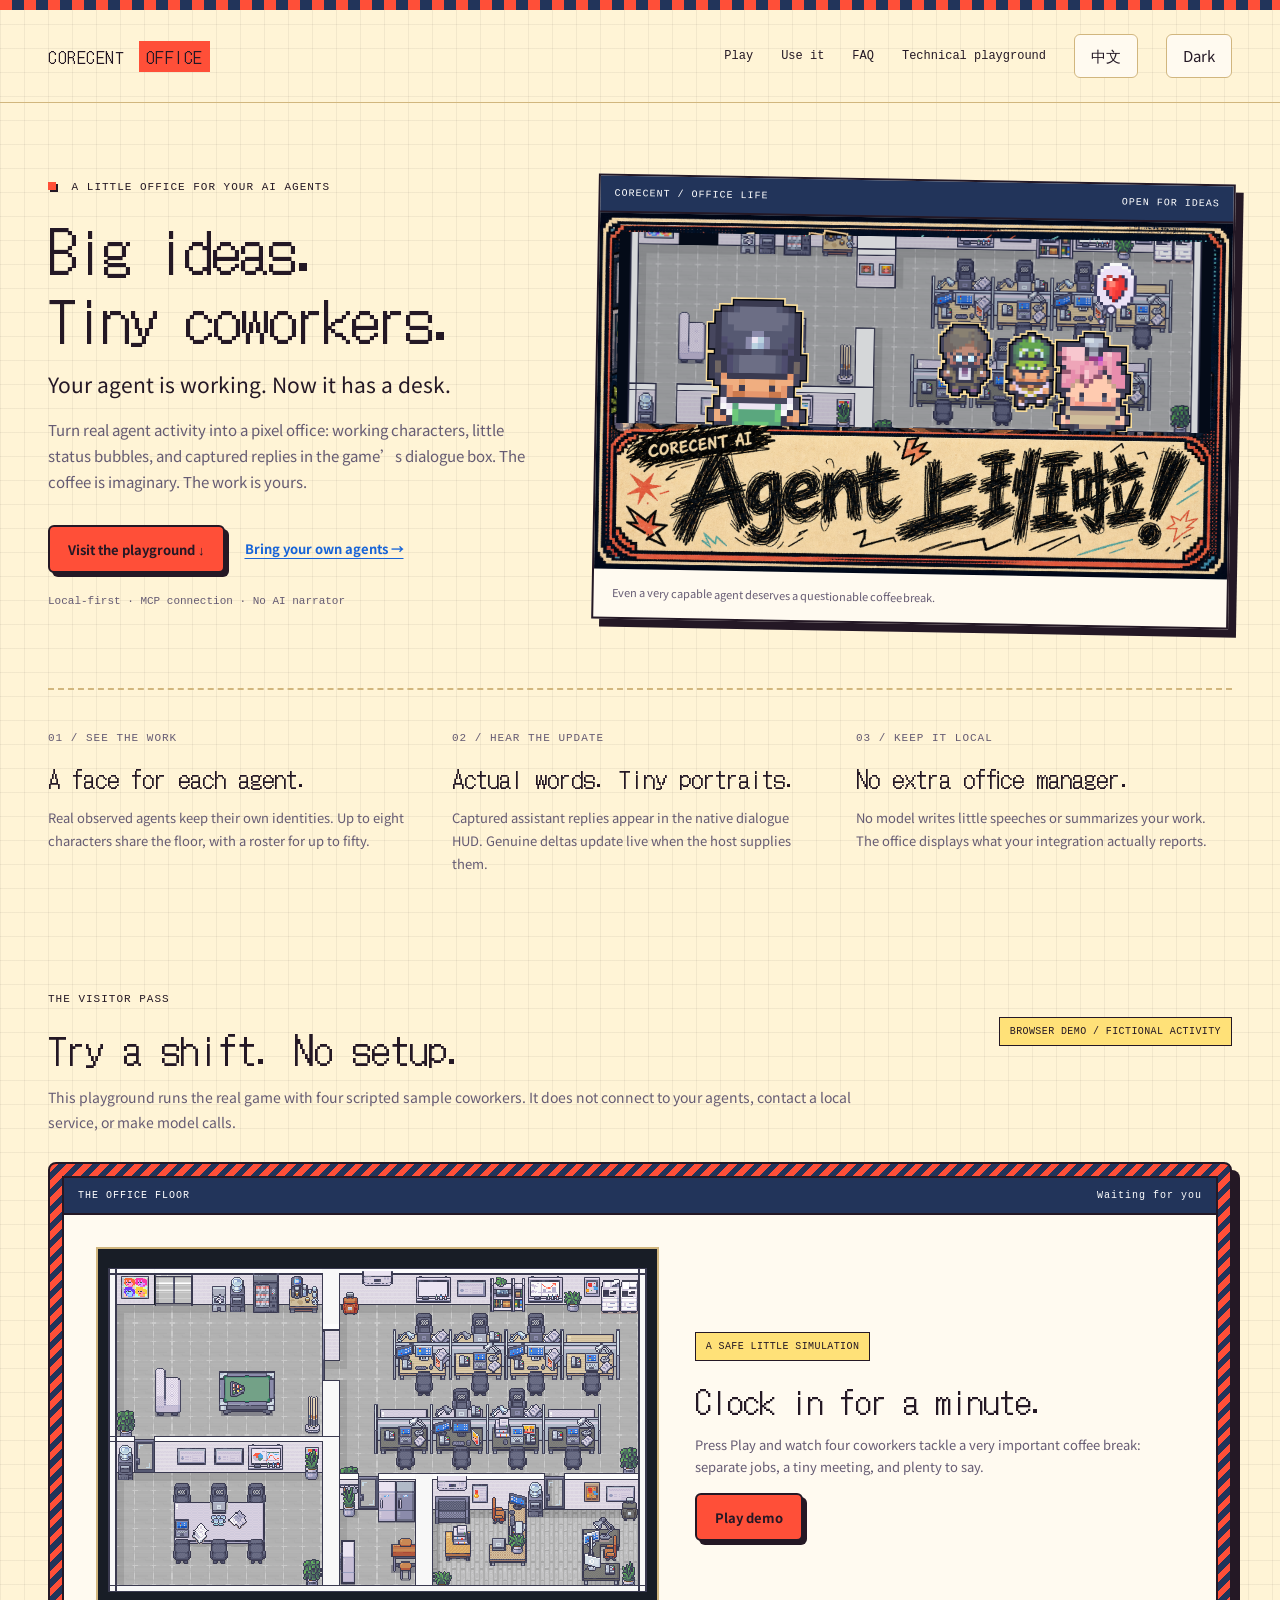
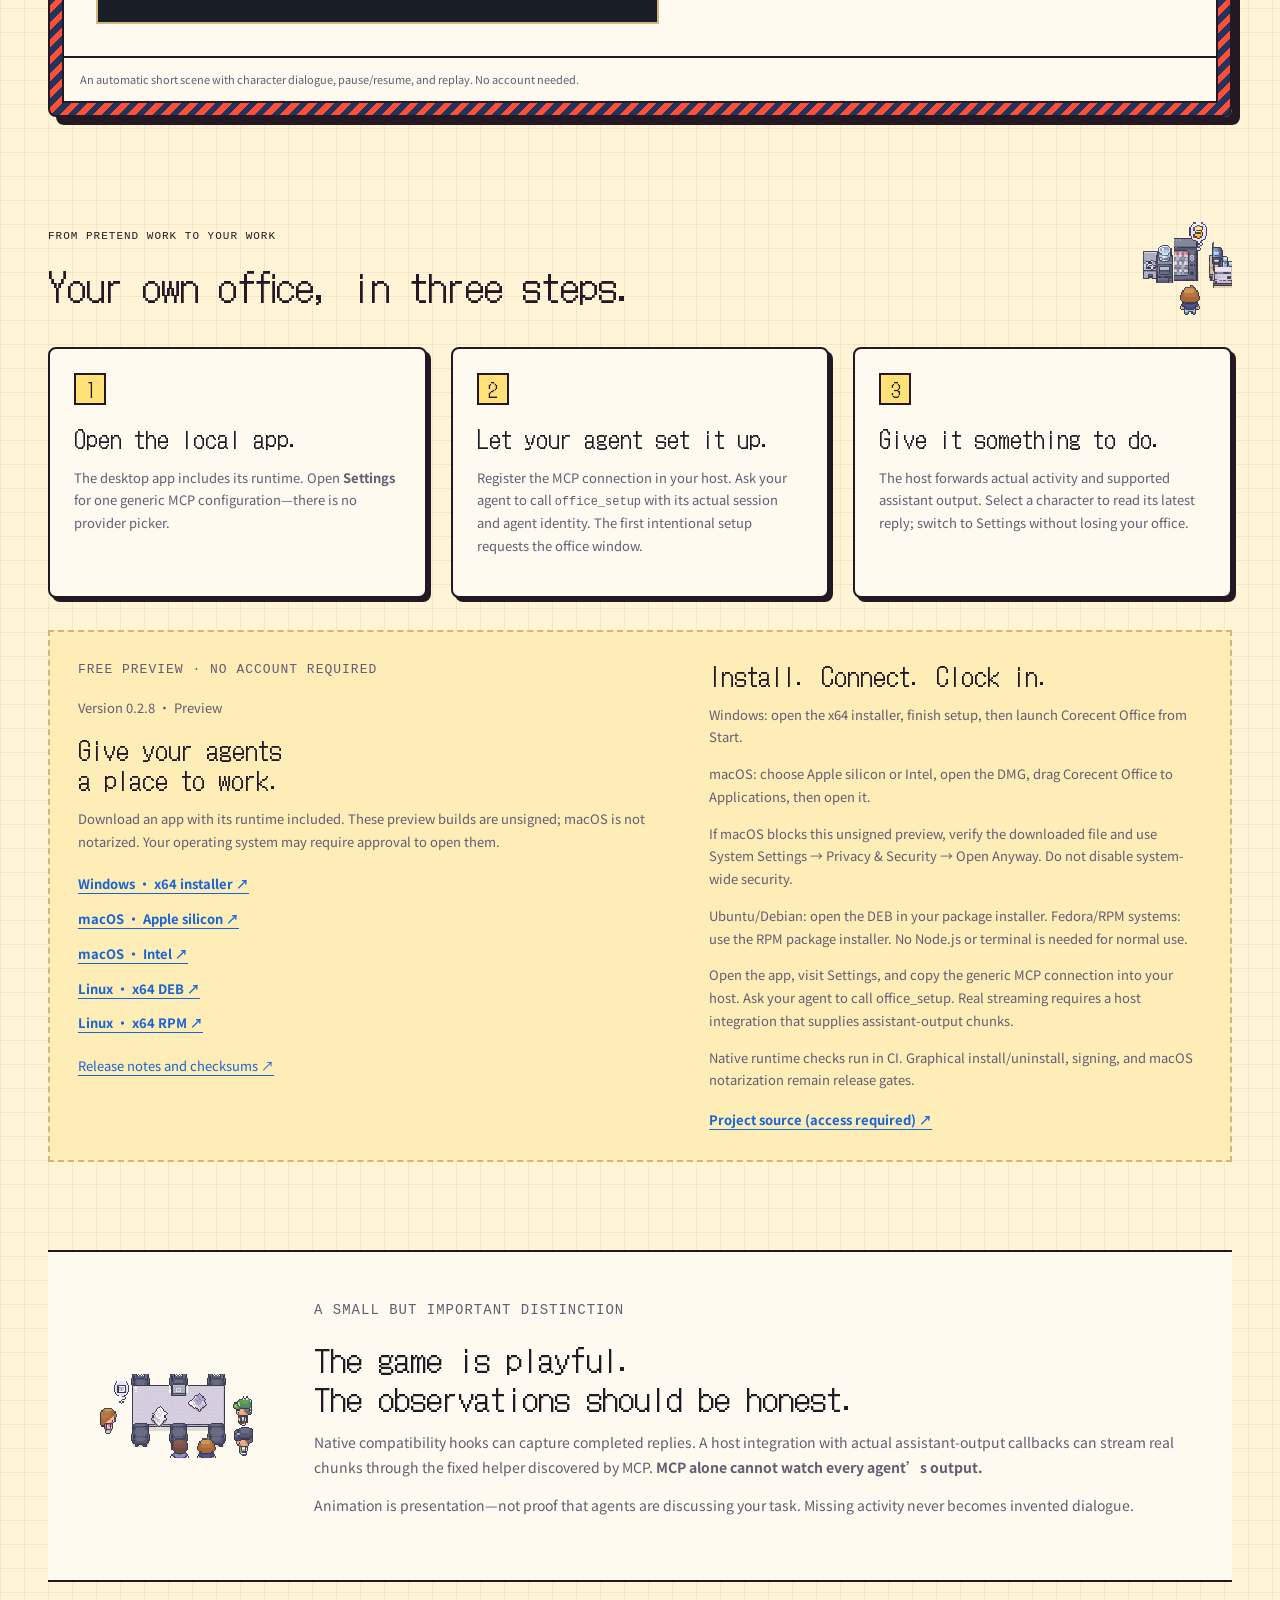
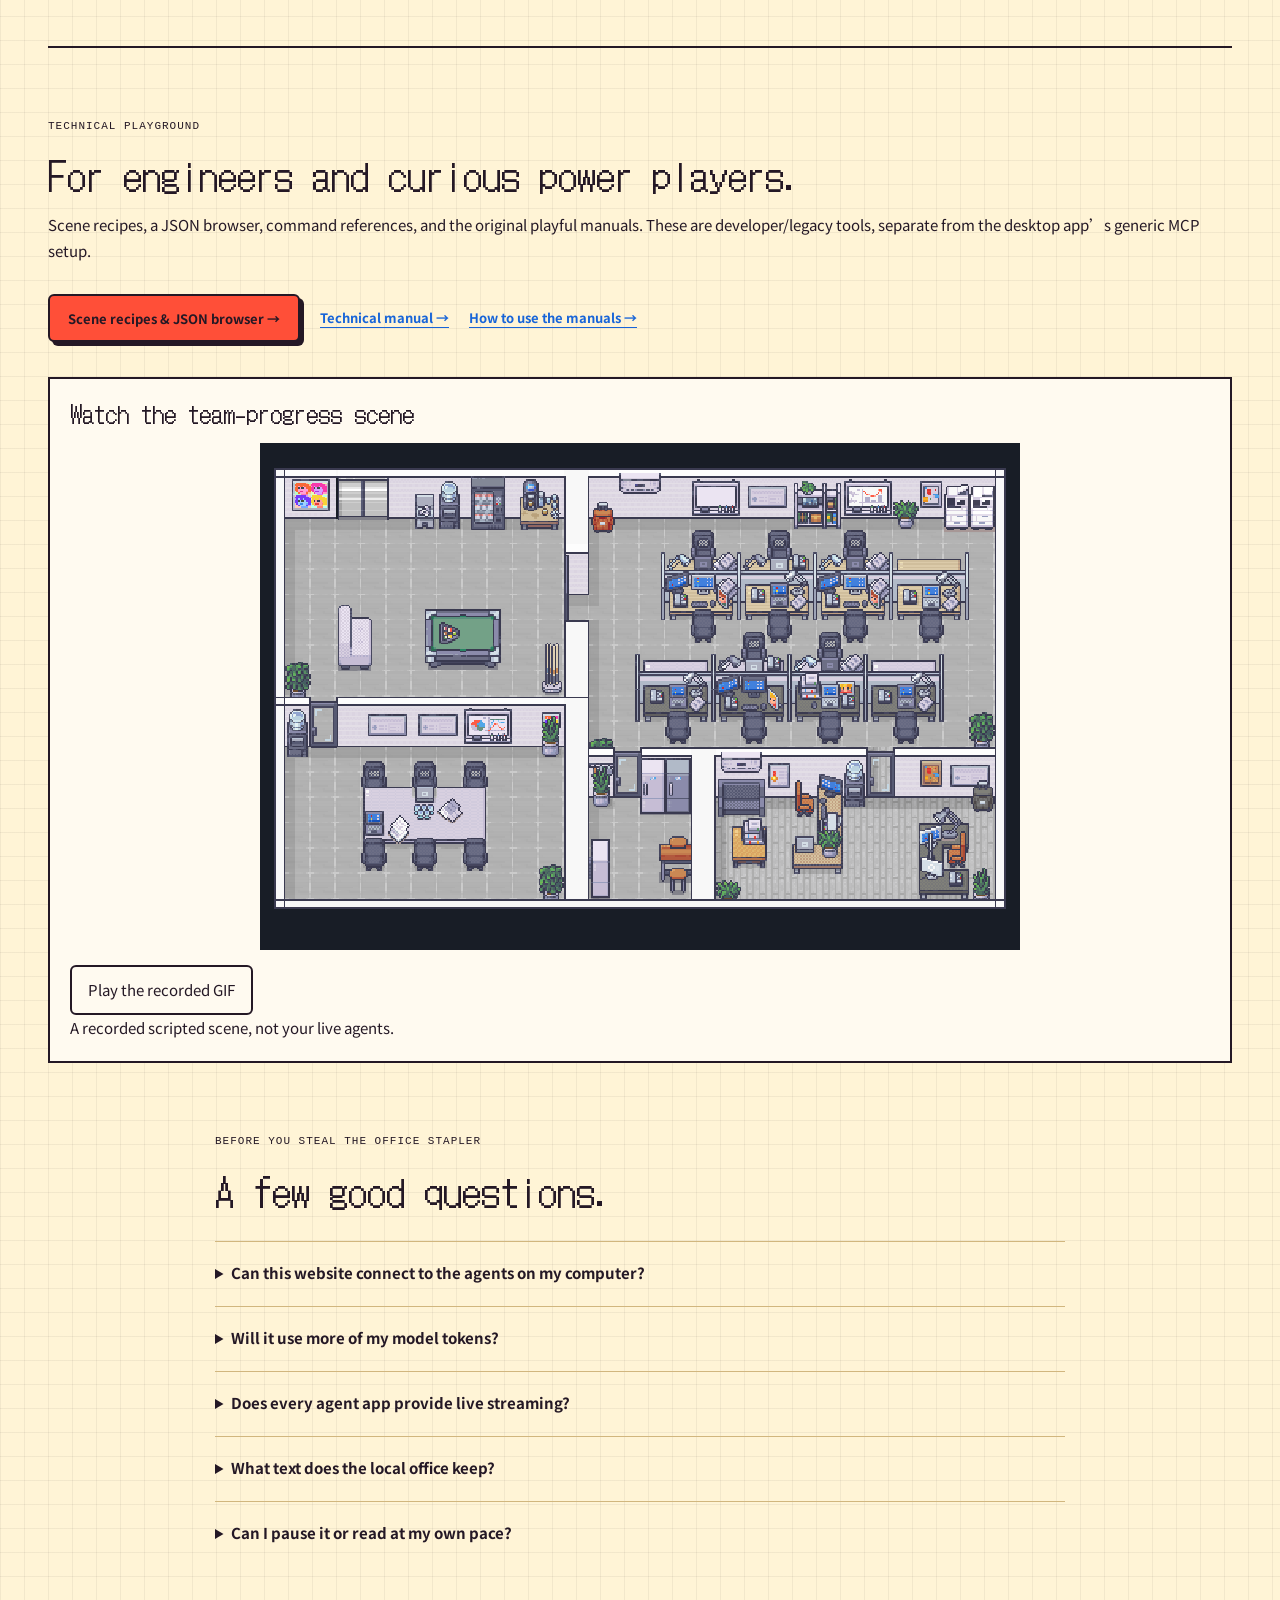
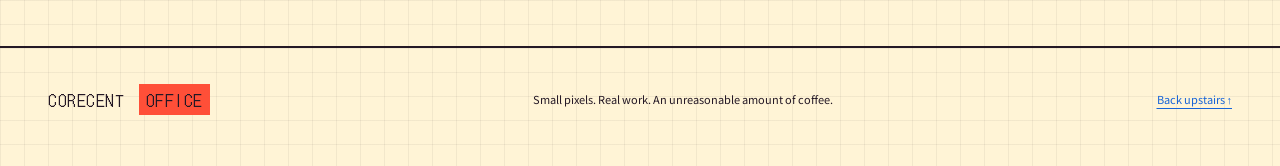
==== commit 436aedc1: "feat(site): publish v0.2.8 downloads and office demo" ====
--- a/index.html
+++ b/index.html
@@ -27,13 +27,13 @@
   <section class="use-section" id="get-started" aria-labelledby="use-title">
     <div class="section-heading"><div><p class="eyebrow">From pretend work to your work</p><h2 id="use-title">Your own office, in three steps.</h2></div><img class="coffee" src="media/coffee.png" width="144" height="128" alt="" loading="lazy"></div>
     <ol class="steps"><li><span class="step">1</span><div><h3>Open the local app.</h3><p>The desktop app includes its runtime. Open <strong>Settings</strong> for one generic MCP configuration—there is no provider picker.</p></div></li><li><span class="step">2</span><div><h3>Let your agent set it up.</h3><p>Register the MCP connection in your host. Ask your agent to call <code>office_setup</code> with its actual session and agent identity. The first intentional setup requests the office window.</p></div></li><li><span class="step">3</span><div><h3>Give it something to do.</h3><p>The host forwards actual activity and supported assistant output. Select a character to read its latest reply; switch to Settings without losing your office.</p></div></li></ol>
-    <div class="availability" id="downloads"><div><p class="eyebrow">Free preview · No account required</p><p>Version 0.2.7 · Preview</p><h3>Give your agents<br>a place to work.</h3><p>Download an app with its runtime included. These preview builds are unsigned; macOS is not notarized. Your operating system may require approval to open them.</p><div class="download-links">
-      <a class="text-link" href="https://github.com/YangYangX/office-site/releases/download/v0.2.7/Corecent-Office-0.2.7-win-x64.exe">Windows · x64 installer ↗</a>
-      <a class="text-link" href="https://github.com/YangYangX/office-site/releases/download/v0.2.7/Corecent-Office-0.2.7-mac-arm64.dmg">macOS · Apple silicon ↗</a>
-      <a class="text-link" href="https://github.com/YangYangX/office-site/releases/download/v0.2.7/Corecent-Office-0.2.7-mac-x64.dmg">macOS · Intel ↗</a>
-      <a class="text-link" href="https://github.com/YangYangX/office-site/releases/download/v0.2.7/Corecent-Office-0.2.7-linux-amd64.deb">Linux · x64 DEB ↗</a>
-      <a class="text-link" href="https://github.com/YangYangX/office-site/releases/download/v0.2.7/Corecent-Office-0.2.7-linux-x86_64.rpm">Linux · x64 RPM ↗</a>
-    </div><p><a href="https://github.com/YangYangX/office-site/releases/tag/v0.2.7">Release notes and checksums ↗</a></p></div><div><h3>Install. Connect. Clock in.</h3><p>Windows: open the x64 installer, finish setup, then launch Corecent Office from Start.</p><p>macOS: choose Apple silicon or Intel, open the DMG, drag Corecent Office to Applications, then open it.</p><p>If macOS blocks this unsigned preview, verify the downloaded file and use System Settings → Privacy &amp; Security → Open Anyway. Do not disable system-wide security.</p><p>Ubuntu/Debian: open the DEB in your package installer. Fedora/RPM systems: use the RPM package installer. No Node.js or terminal is needed for normal use.</p><p>Open the app, visit Settings, and copy the generic MCP connection into your host. Ask your agent to call office_setup. Real streaming requires a host integration that supplies assistant-output chunks.</p><p>Native runtime checks run in CI. Graphical install/uninstall, signing, and macOS notarization remain release gates.</p><a class="text-link" href="https://github.com/YangYangX/office" target="_blank" rel="noopener noreferrer">Project source (access required) ↗</a></div></div>
+    <div class="availability" id="downloads"><div><p class="eyebrow">Free preview · No account required</p><p>Version 0.2.8 · Preview</p><h3>Give your agents<br>a place to work.</h3><p>Download an app with its runtime included. These preview builds are unsigned; macOS is not notarized. Your operating system may require approval to open them.</p><div class="download-links">
+      <a class="text-link" href="https://github.com/YangYangX/office-site/releases/download/v0.2.8/Corecent-Office-0.2.8-win-x64.exe">Windows · x64 installer ↗</a>
+      <a class="text-link" href="https://github.com/YangYangX/office-site/releases/download/v0.2.8/Corecent-Office-0.2.8-mac-arm64.dmg">macOS · Apple silicon ↗</a>
+      <a class="text-link" href="https://github.com/YangYangX/office-site/releases/download/v0.2.8/Corecent-Office-0.2.8-mac-x64.dmg">macOS · Intel ↗</a>
+      <a class="text-link" href="https://github.com/YangYangX/office-site/releases/download/v0.2.8/Corecent-Office-0.2.8-linux-amd64.deb">Linux · x64 DEB ↗</a>
+      <a class="text-link" href="https://github.com/YangYangX/office-site/releases/download/v0.2.8/Corecent-Office-0.2.8-linux-x86_64.rpm">Linux · x64 RPM ↗</a>
+    </div><p><a href="https://github.com/YangYangX/office-site/releases/tag/v0.2.8">Release notes and checksums ↗</a></p></div><div><h3>Install. Connect. Clock in.</h3><p>Windows: open the x64 installer, finish setup, then launch Corecent Office from Start.</p><p>macOS: choose Apple silicon or Intel, open the DMG, drag Corecent Office to Applications, then open it.</p><p>If macOS blocks this unsigned preview, verify the downloaded file and use System Settings → Privacy &amp; Security → Open Anyway. Do not disable system-wide security.</p><p>Ubuntu/Debian: open the DEB in your package installer. Fedora/RPM systems: use the RPM package installer. No Node.js or terminal is needed for normal use.</p><p>Open the app, visit Settings, and copy the generic MCP connection into your host. Ask your agent to call office_setup. Real streaming requires a host integration that supplies assistant-output chunks.</p><p>Native runtime checks run in CI. Graphical install/uninstall, signing, and macOS notarization remain release gates.</p><a class="text-link" href="https://github.com/YangYangX/office" target="_blank" rel="noopener noreferrer">Project source (access required) ↗</a></div></div>
   </section>
   <section class="honest" aria-labelledby="real-title"><img src="media/meeting.png" width="164" height="144" alt="" loading="lazy"><div><p class="eyebrow">A small but important distinction</p><h2 id="real-title">The game is playful.<br>The observations should be honest.</h2><p>Native compatibility hooks can capture completed replies. A host integration with actual assistant-output callbacks can stream real chunks through the fixed helper discovered by MCP. <strong>MCP alone cannot watch every agent’s output.</strong></p><p>Animation is presentation—not proof that agents are discussing your task. Missing activity never becomes invented dialogue.</p></div></section>
   <section id="technical" class="technical"><p class="eyebrow">Technical playground</p><h2>For engineers and curious power players.</h2><p>Scene recipes, a JSON browser, command references, and the original playful manuals. These are developer/legacy tools, separate from the desktop app’s generic MCP setup.</p><div class="actions"><a class="button primary" href="manual/index.html#examples">Scene recipes &amp; JSON browser →</a><a class="text-link" href="manual/manual.html">Technical manual →</a><a class="text-link" href="manual/usage.html">How to use the manuals →</a></div><figure class="recorded-scene"><h3>Watch the team-progress scene</h3><img id="recorded-scene" src="media/office-map.png" alt="Recorded scripted office scene" loading="lazy"><button id="recording-toggle">Play the recorded GIF</button><figcaption>A recorded scripted scene, not your live agents.</figcaption></figure></section>
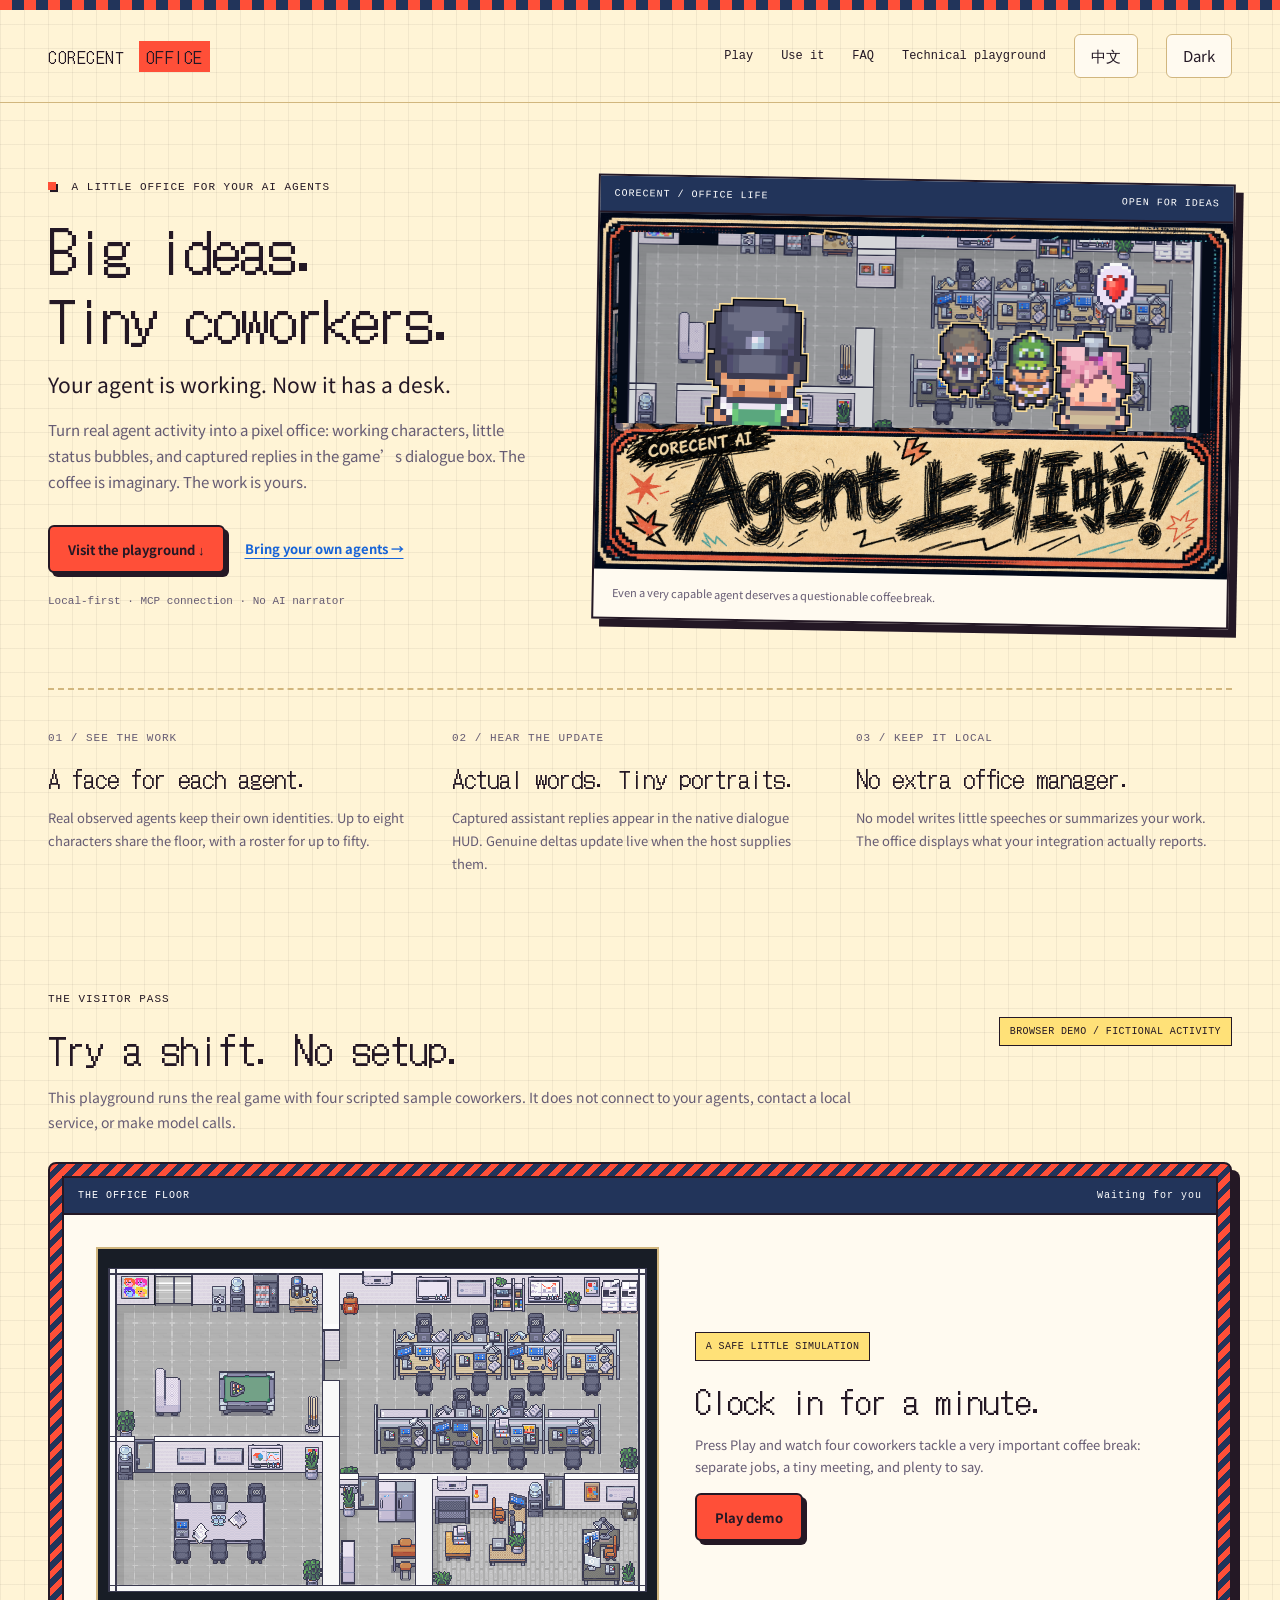
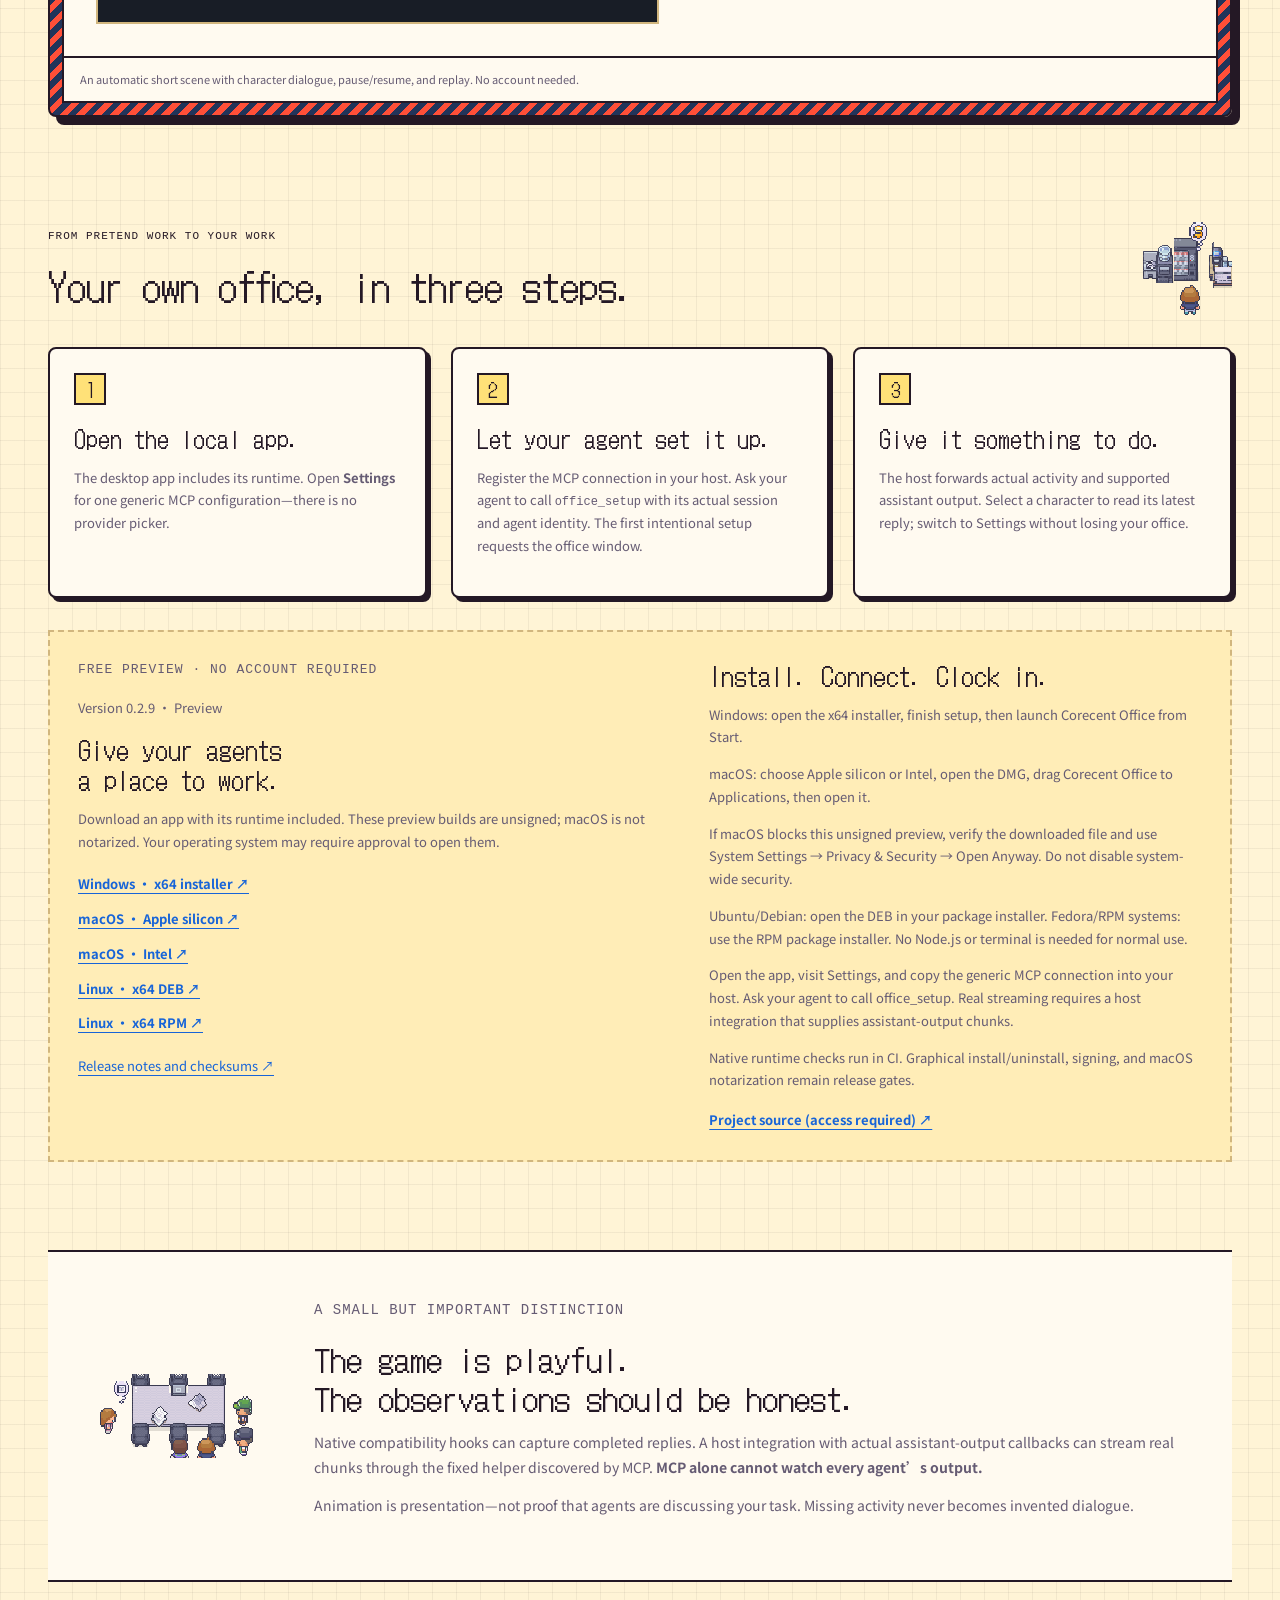
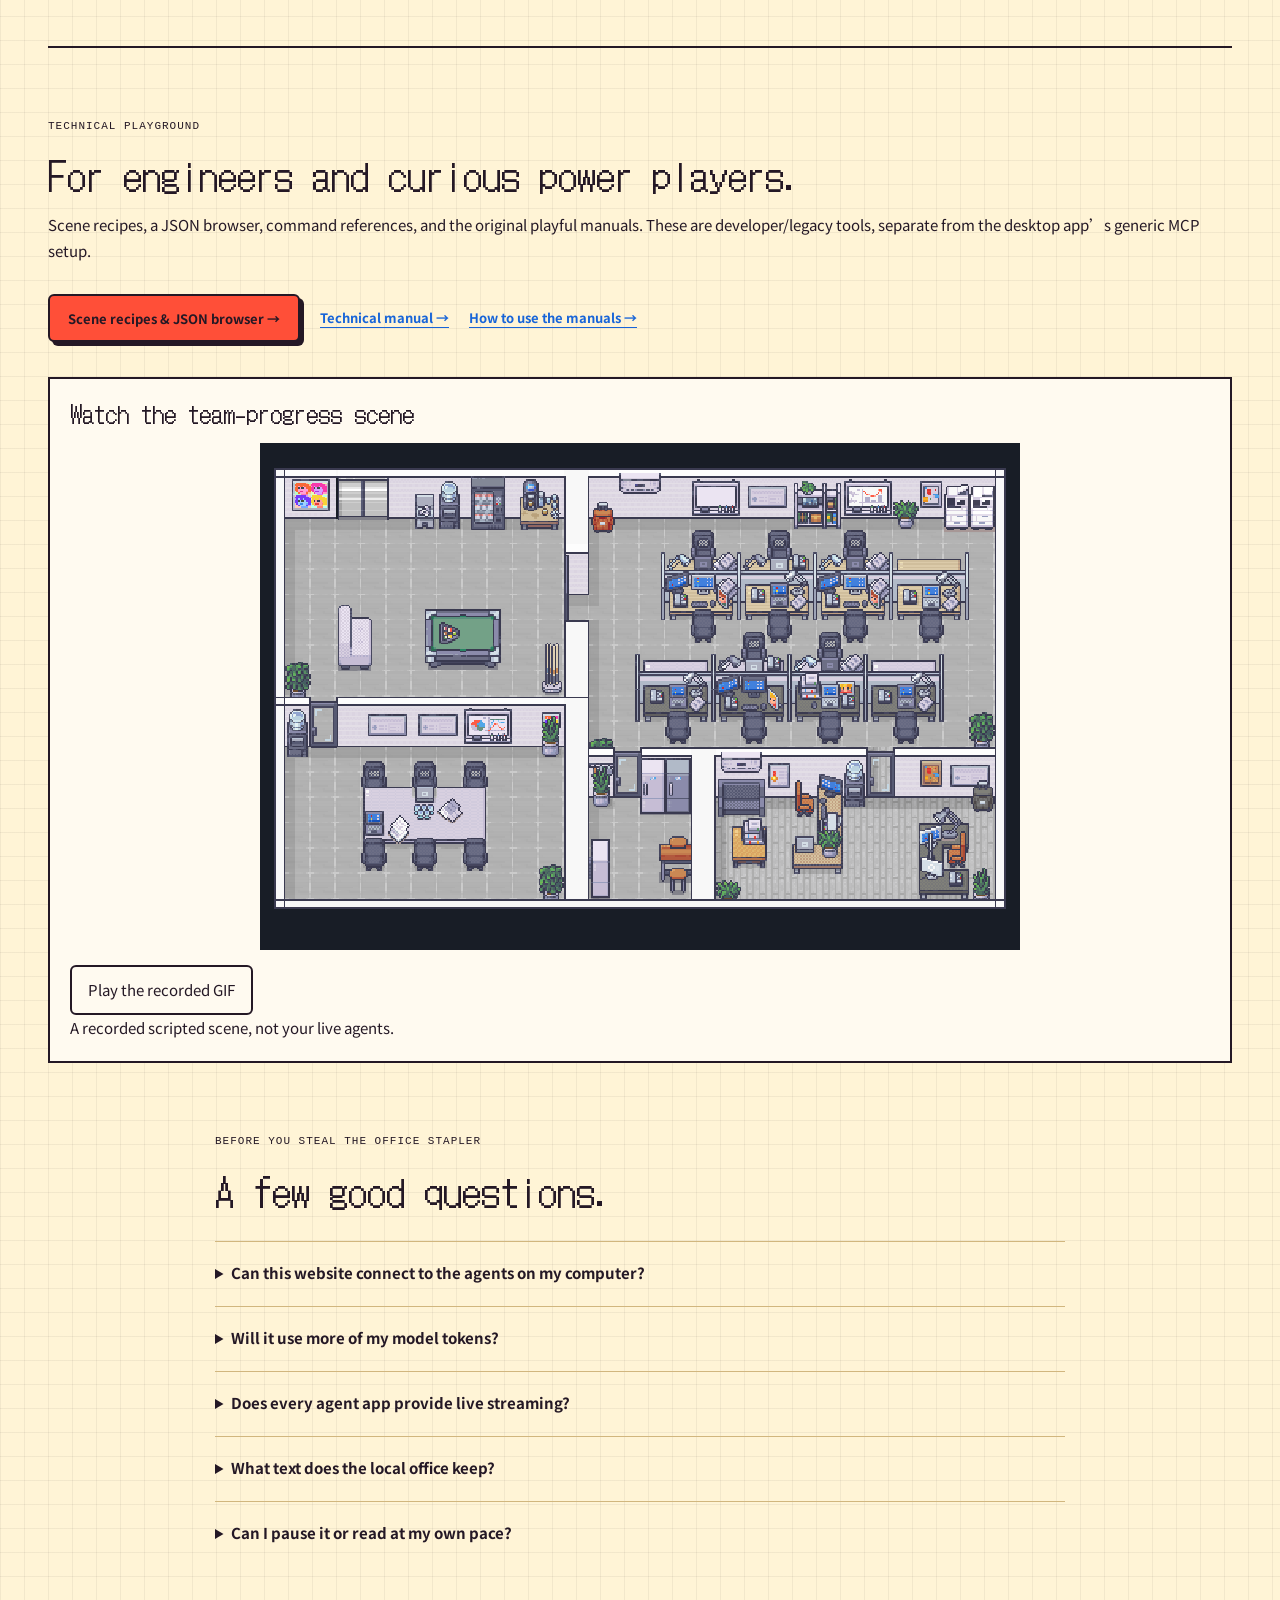
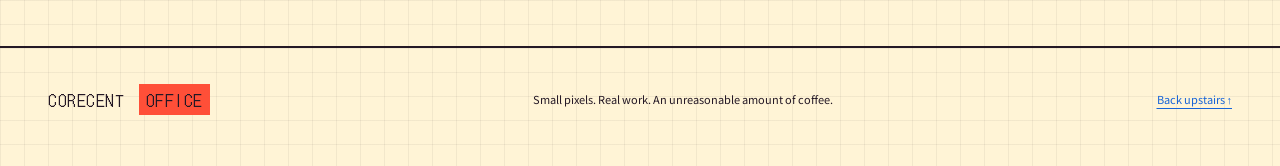
==== commit 087b4e4a: "feat(site): publish v0.2.9 downloads and office demo" ====
--- a/index.html
+++ b/index.html
@@ -27,13 +27,13 @@
   <section class="use-section" id="get-started" aria-labelledby="use-title">
     <div class="section-heading"><div><p class="eyebrow">From pretend work to your work</p><h2 id="use-title">Your own office, in three steps.</h2></div><img class="coffee" src="media/coffee.png" width="144" height="128" alt="" loading="lazy"></div>
     <ol class="steps"><li><span class="step">1</span><div><h3>Open the local app.</h3><p>The desktop app includes its runtime. Open <strong>Settings</strong> for one generic MCP configuration—there is no provider picker.</p></div></li><li><span class="step">2</span><div><h3>Let your agent set it up.</h3><p>Register the MCP connection in your host. Ask your agent to call <code>office_setup</code> with its actual session and agent identity. The first intentional setup requests the office window.</p></div></li><li><span class="step">3</span><div><h3>Give it something to do.</h3><p>The host forwards actual activity and supported assistant output. Select a character to read its latest reply; switch to Settings without losing your office.</p></div></li></ol>
-    <div class="availability" id="downloads"><div><p class="eyebrow">Free preview · No account required</p><p>Version 0.2.8 · Preview</p><h3>Give your agents<br>a place to work.</h3><p>Download an app with its runtime included. These preview builds are unsigned; macOS is not notarized. Your operating system may require approval to open them.</p><div class="download-links">
-      <a class="text-link" href="https://github.com/YangYangX/office-site/releases/download/v0.2.8/Corecent-Office-0.2.8-win-x64.exe">Windows · x64 installer ↗</a>
-      <a class="text-link" href="https://github.com/YangYangX/office-site/releases/download/v0.2.8/Corecent-Office-0.2.8-mac-arm64.dmg">macOS · Apple silicon ↗</a>
-      <a class="text-link" href="https://github.com/YangYangX/office-site/releases/download/v0.2.8/Corecent-Office-0.2.8-mac-x64.dmg">macOS · Intel ↗</a>
-      <a class="text-link" href="https://github.com/YangYangX/office-site/releases/download/v0.2.8/Corecent-Office-0.2.8-linux-amd64.deb">Linux · x64 DEB ↗</a>
-      <a class="text-link" href="https://github.com/YangYangX/office-site/releases/download/v0.2.8/Corecent-Office-0.2.8-linux-x86_64.rpm">Linux · x64 RPM ↗</a>
-    </div><p><a href="https://github.com/YangYangX/office-site/releases/tag/v0.2.8">Release notes and checksums ↗</a></p></div><div><h3>Install. Connect. Clock in.</h3><p>Windows: open the x64 installer, finish setup, then launch Corecent Office from Start.</p><p>macOS: choose Apple silicon or Intel, open the DMG, drag Corecent Office to Applications, then open it.</p><p>If macOS blocks this unsigned preview, verify the downloaded file and use System Settings → Privacy &amp; Security → Open Anyway. Do not disable system-wide security.</p><p>Ubuntu/Debian: open the DEB in your package installer. Fedora/RPM systems: use the RPM package installer. No Node.js or terminal is needed for normal use.</p><p>Open the app, visit Settings, and copy the generic MCP connection into your host. Ask your agent to call office_setup. Real streaming requires a host integration that supplies assistant-output chunks.</p><p>Native runtime checks run in CI. Graphical install/uninstall, signing, and macOS notarization remain release gates.</p><a class="text-link" href="https://github.com/YangYangX/office" target="_blank" rel="noopener noreferrer">Project source (access required) ↗</a></div></div>
+    <div class="availability" id="downloads"><div><p class="eyebrow">Free preview · No account required</p><p>Version 0.2.9 · Preview</p><h3>Give your agents<br>a place to work.</h3><p>Download an app with its runtime included. These preview builds are unsigned; macOS is not notarized. Your operating system may require approval to open them.</p><div class="download-links">
+      <a class="text-link" href="https://github.com/YangYangX/office-site/releases/download/v0.2.9/Corecent-Office-0.2.9-win-x64.exe">Windows · x64 installer ↗</a>
+      <a class="text-link" href="https://github.com/YangYangX/office-site/releases/download/v0.2.9/Corecent-Office-0.2.9-mac-arm64.dmg">macOS · Apple silicon ↗</a>
+      <a class="text-link" href="https://github.com/YangYangX/office-site/releases/download/v0.2.9/Corecent-Office-0.2.9-mac-x64.dmg">macOS · Intel ↗</a>
+      <a class="text-link" href="https://github.com/YangYangX/office-site/releases/download/v0.2.9/Corecent-Office-0.2.9-linux-amd64.deb">Linux · x64 DEB ↗</a>
+      <a class="text-link" href="https://github.com/YangYangX/office-site/releases/download/v0.2.9/Corecent-Office-0.2.9-linux-x86_64.rpm">Linux · x64 RPM ↗</a>
+    </div><p><a href="https://github.com/YangYangX/office-site/releases/tag/v0.2.9">Release notes and checksums ↗</a></p></div><div><h3>Install. Connect. Clock in.</h3><p>Windows: open the x64 installer, finish setup, then launch Corecent Office from Start.</p><p>macOS: choose Apple silicon or Intel, open the DMG, drag Corecent Office to Applications, then open it.</p><p>If macOS blocks this unsigned preview, verify the downloaded file and use System Settings → Privacy &amp; Security → Open Anyway. Do not disable system-wide security.</p><p>Ubuntu/Debian: open the DEB in your package installer. Fedora/RPM systems: use the RPM package installer. No Node.js or terminal is needed for normal use.</p><p>Open the app, visit Settings, and copy the generic MCP connection into your host. Ask your agent to call office_setup. Real streaming requires a host integration that supplies assistant-output chunks.</p><p>Native runtime checks run in CI. Graphical install/uninstall, signing, and macOS notarization remain release gates.</p><a class="text-link" href="https://github.com/YangYangX/office" target="_blank" rel="noopener noreferrer">Project source (access required) ↗</a></div></div>
   </section>
   <section class="honest" aria-labelledby="real-title"><img src="media/meeting.png" width="164" height="144" alt="" loading="lazy"><div><p class="eyebrow">A small but important distinction</p><h2 id="real-title">The game is playful.<br>The observations should be honest.</h2><p>Native compatibility hooks can capture completed replies. A host integration with actual assistant-output callbacks can stream real chunks through the fixed helper discovered by MCP. <strong>MCP alone cannot watch every agent’s output.</strong></p><p>Animation is presentation—not proof that agents are discussing your task. Missing activity never becomes invented dialogue.</p></div></section>
   <section id="technical" class="technical"><p class="eyebrow">Technical playground</p><h2>For engineers and curious power players.</h2><p>Scene recipes, a JSON browser, command references, and the original playful manuals. These are developer/legacy tools, separate from the desktop app’s generic MCP setup.</p><div class="actions"><a class="button primary" href="manual/index.html#examples">Scene recipes &amp; JSON browser →</a><a class="text-link" href="manual/manual.html">Technical manual →</a><a class="text-link" href="manual/usage.html">How to use the manuals →</a></div><figure class="recorded-scene"><h3>Watch the team-progress scene</h3><img id="recorded-scene" src="media/office-map.png" alt="Recorded scripted office scene" loading="lazy"><button id="recording-toggle">Play the recorded GIF</button><figcaption>A recorded scripted scene, not your live agents.</figcaption></figure></section>
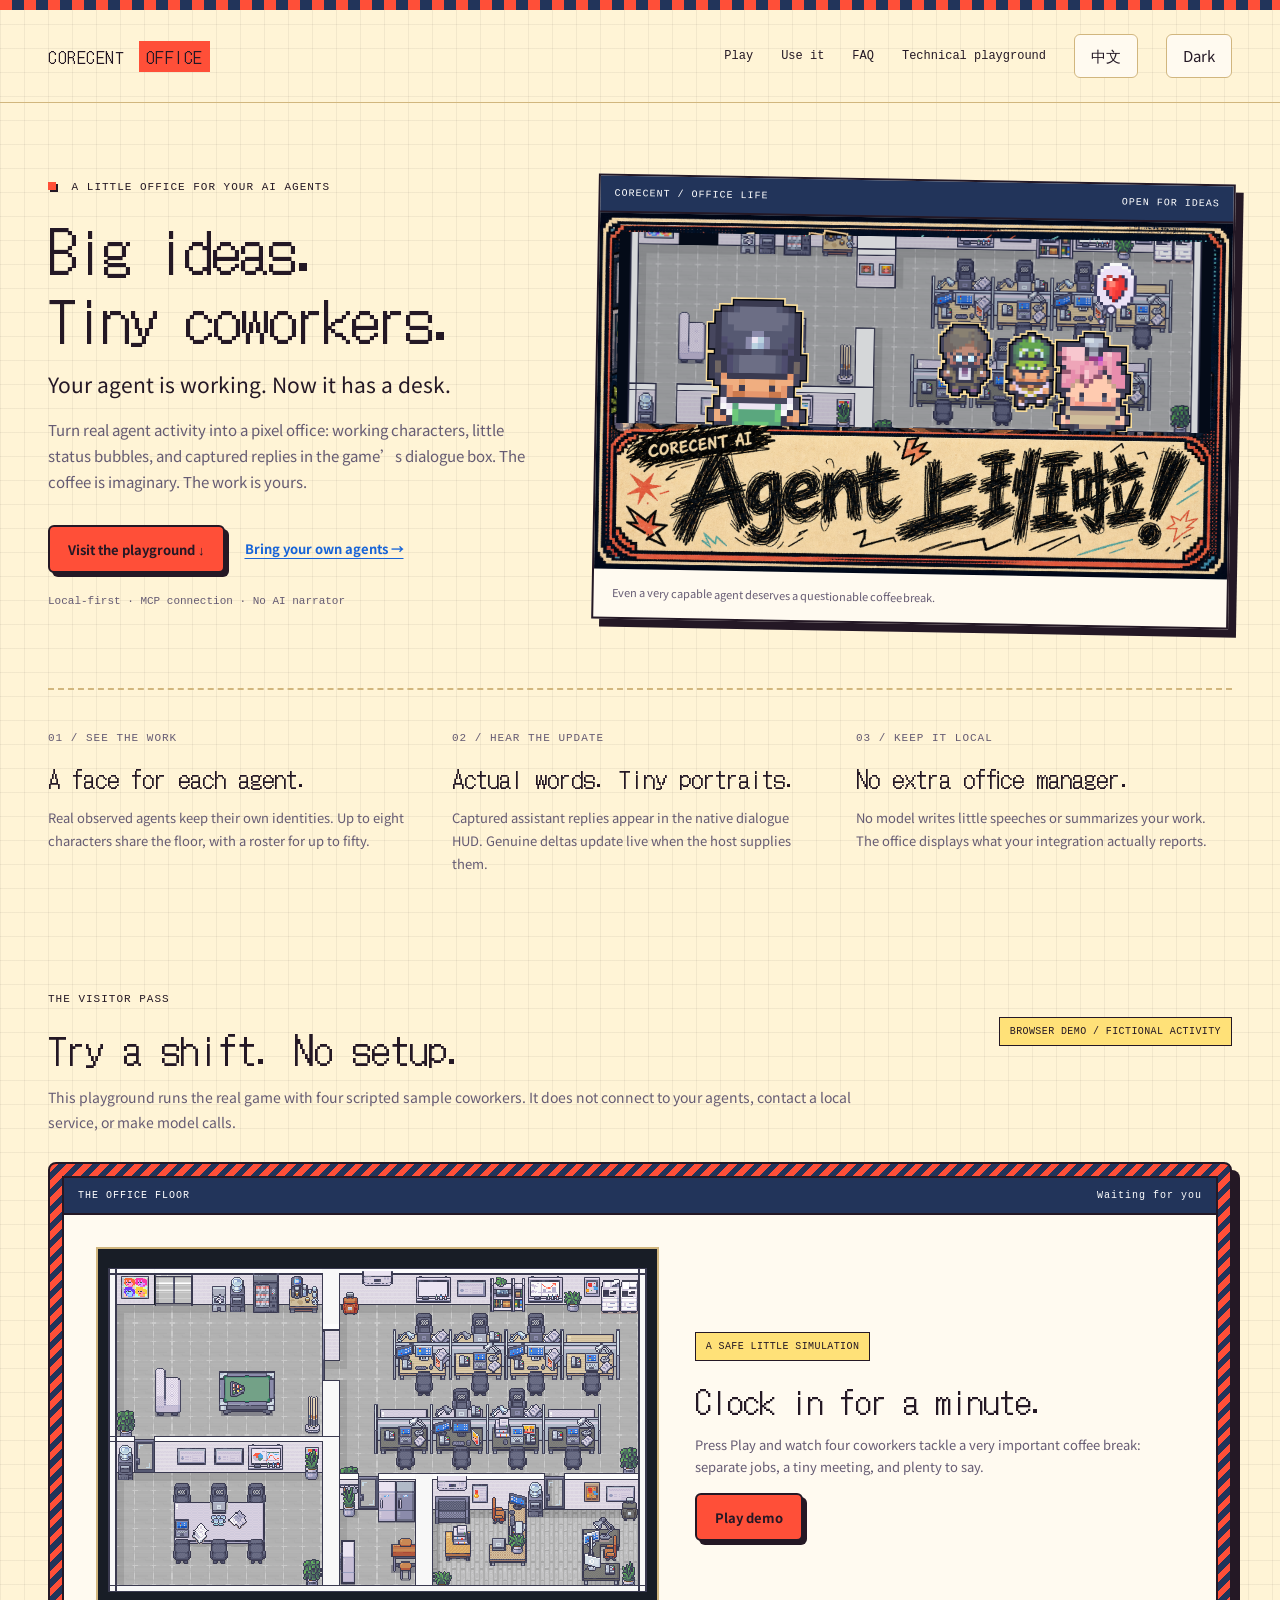
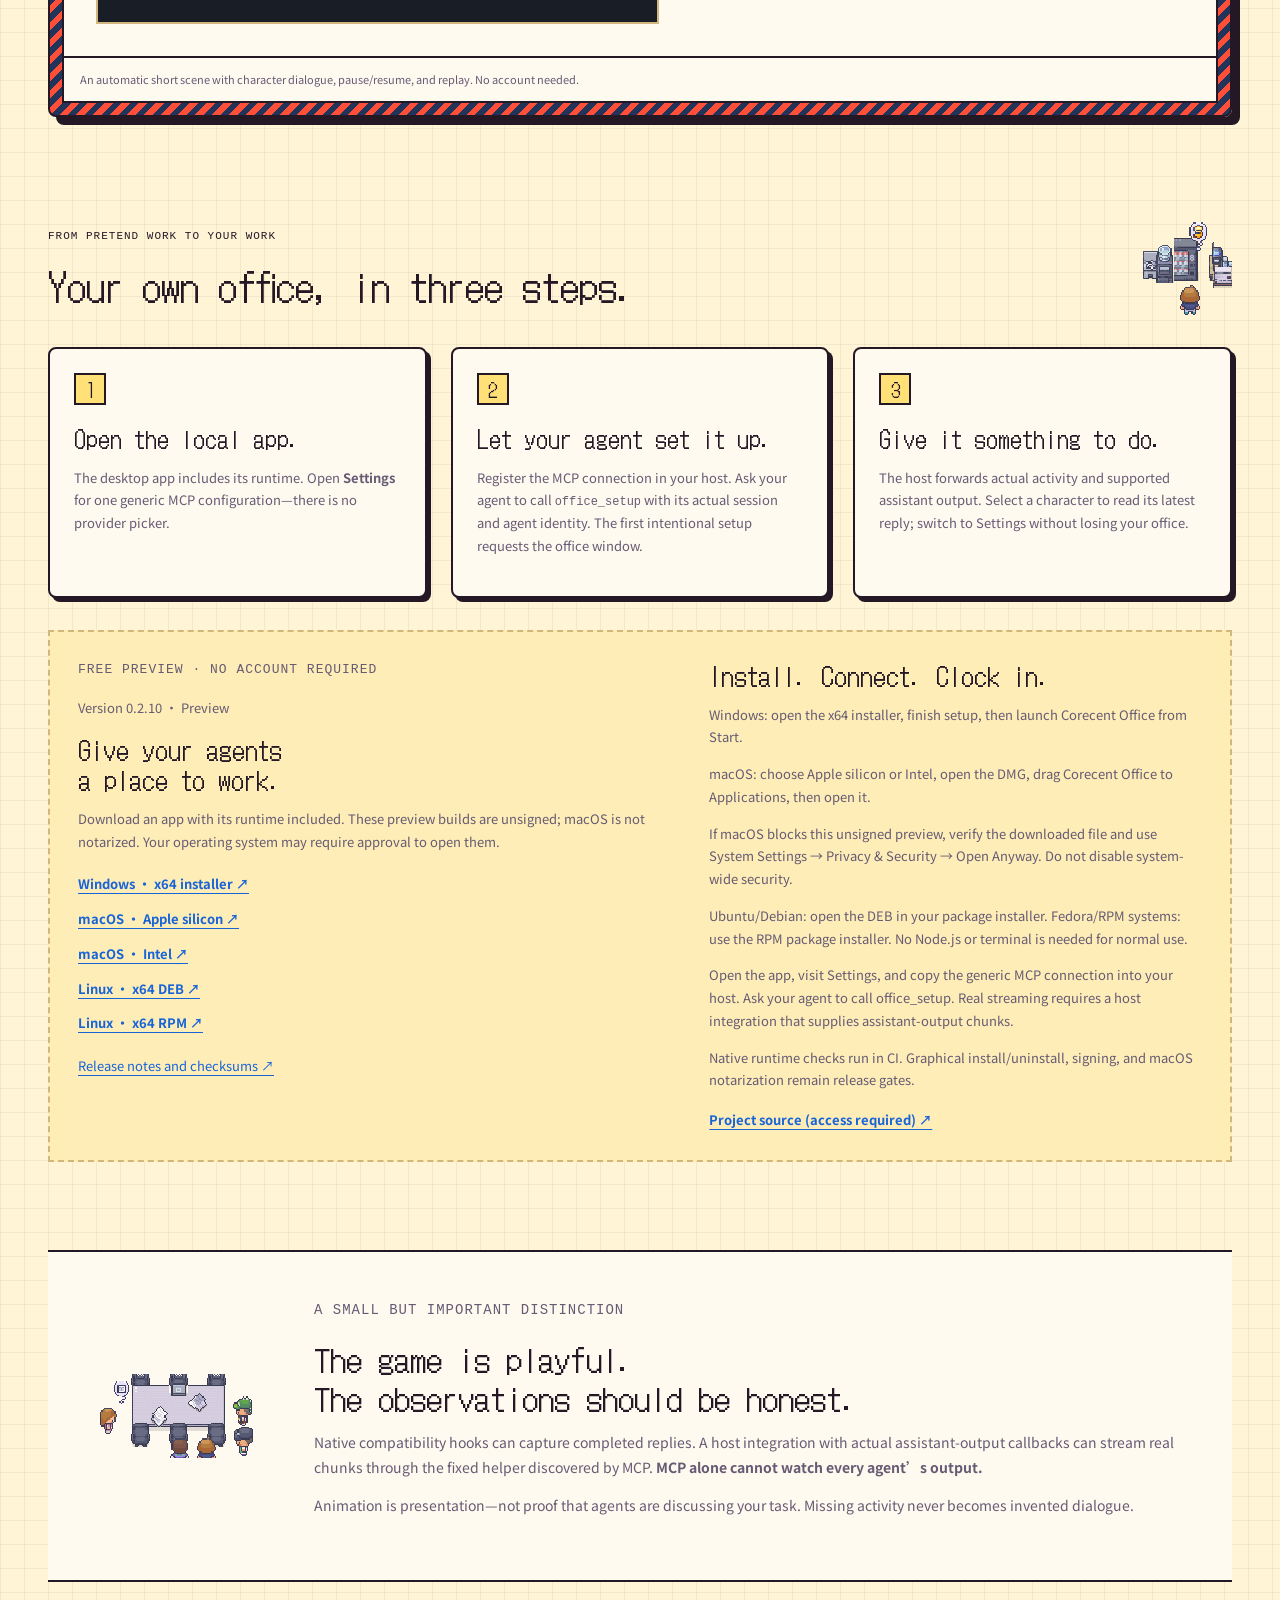
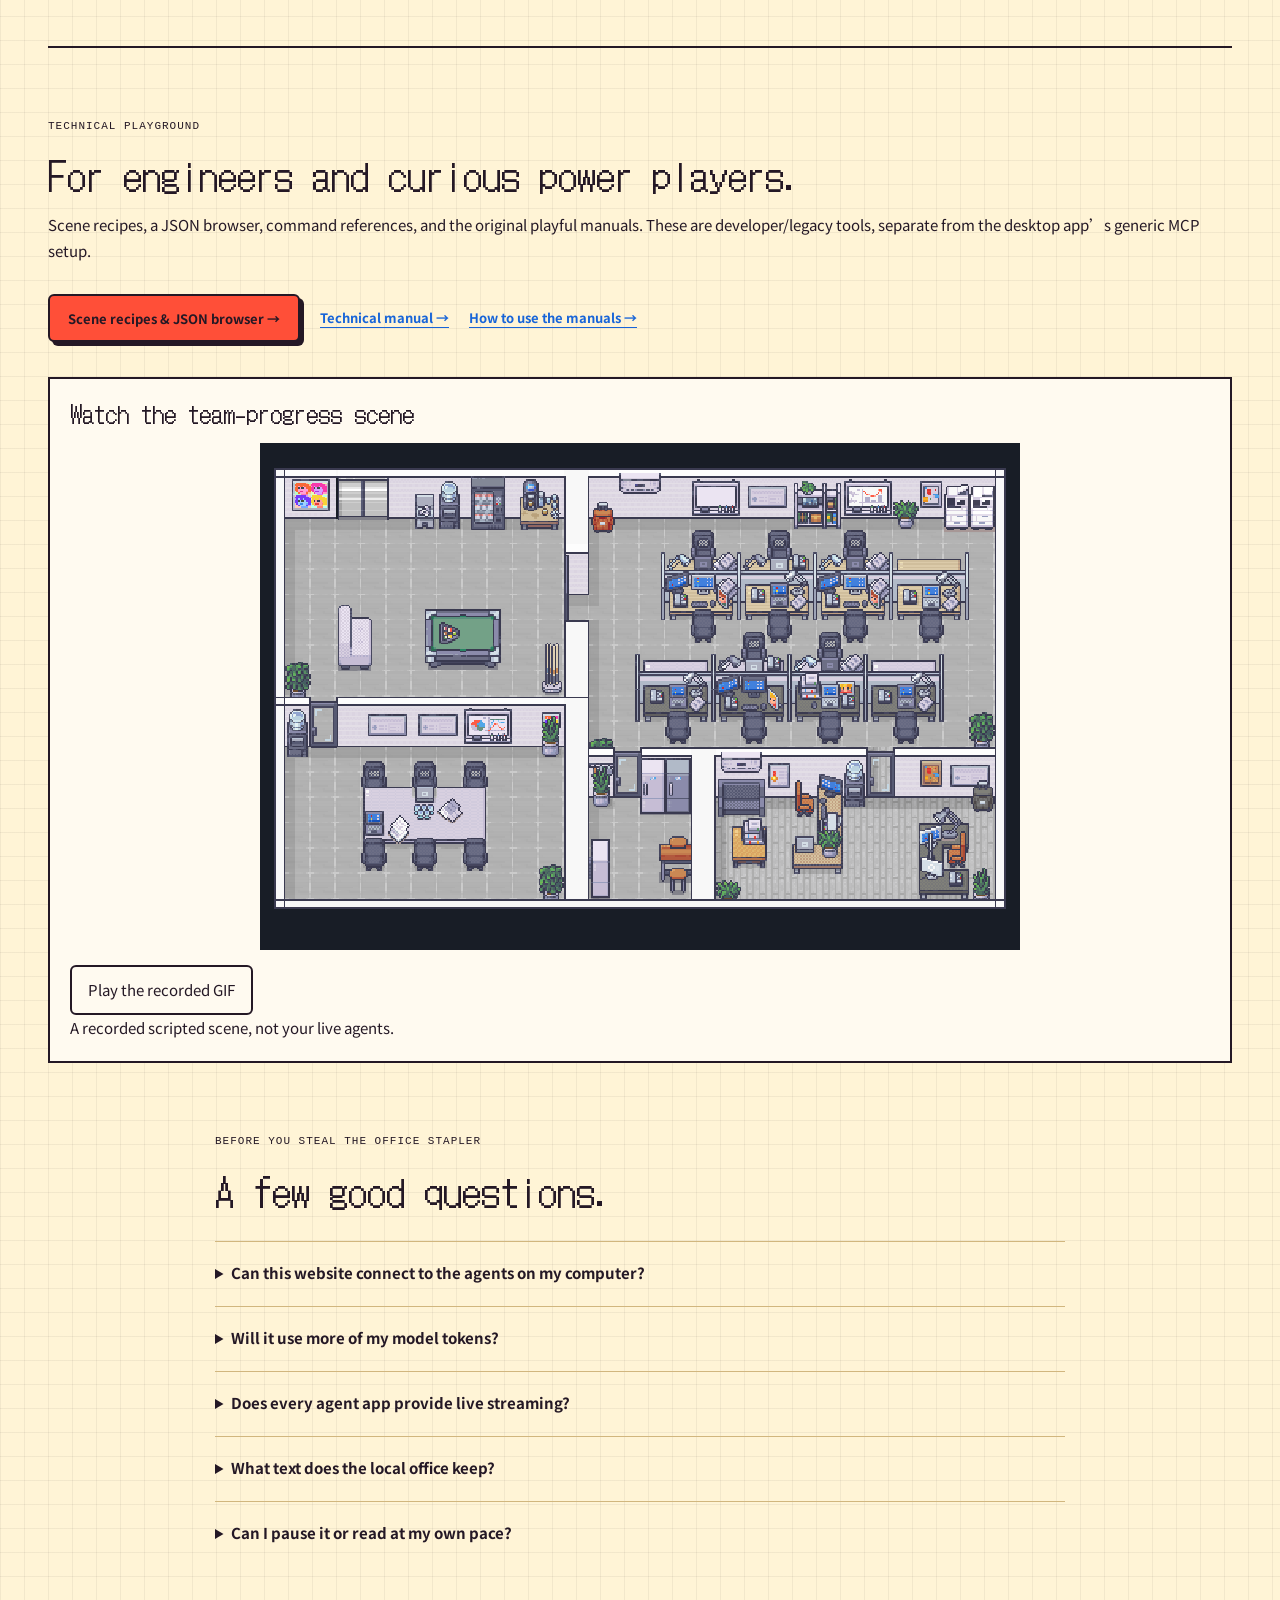
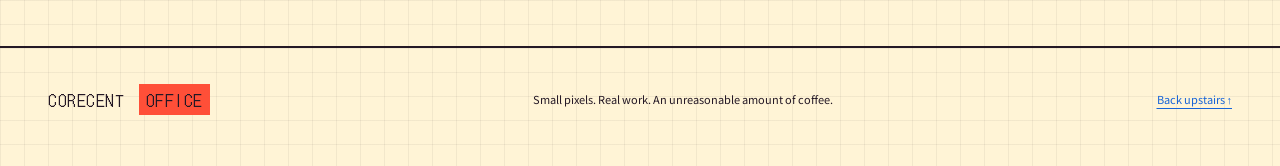
==== commit 5ee819cb: "feat(site): publish v0.2.10 downloads and office demo" ====
--- a/index.html
+++ b/index.html
@@ -27,13 +27,13 @@
   <section class="use-section" id="get-started" aria-labelledby="use-title">
     <div class="section-heading"><div><p class="eyebrow">From pretend work to your work</p><h2 id="use-title">Your own office, in three steps.</h2></div><img class="coffee" src="media/coffee.png" width="144" height="128" alt="" loading="lazy"></div>
     <ol class="steps"><li><span class="step">1</span><div><h3>Open the local app.</h3><p>The desktop app includes its runtime. Open <strong>Settings</strong> for one generic MCP configuration—there is no provider picker.</p></div></li><li><span class="step">2</span><div><h3>Let your agent set it up.</h3><p>Register the MCP connection in your host. Ask your agent to call <code>office_setup</code> with its actual session and agent identity. The first intentional setup requests the office window.</p></div></li><li><span class="step">3</span><div><h3>Give it something to do.</h3><p>The host forwards actual activity and supported assistant output. Select a character to read its latest reply; switch to Settings without losing your office.</p></div></li></ol>
-    <div class="availability" id="downloads"><div><p class="eyebrow">Free preview · No account required</p><p>Version 0.2.9 · Preview</p><h3>Give your agents<br>a place to work.</h3><p>Download an app with its runtime included. These preview builds are unsigned; macOS is not notarized. Your operating system may require approval to open them.</p><div class="download-links">
-      <a class="text-link" href="https://github.com/YangYangX/office-site/releases/download/v0.2.9/Corecent-Office-0.2.9-win-x64.exe">Windows · x64 installer ↗</a>
-      <a class="text-link" href="https://github.com/YangYangX/office-site/releases/download/v0.2.9/Corecent-Office-0.2.9-mac-arm64.dmg">macOS · Apple silicon ↗</a>
-      <a class="text-link" href="https://github.com/YangYangX/office-site/releases/download/v0.2.9/Corecent-Office-0.2.9-mac-x64.dmg">macOS · Intel ↗</a>
-      <a class="text-link" href="https://github.com/YangYangX/office-site/releases/download/v0.2.9/Corecent-Office-0.2.9-linux-amd64.deb">Linux · x64 DEB ↗</a>
-      <a class="text-link" href="https://github.com/YangYangX/office-site/releases/download/v0.2.9/Corecent-Office-0.2.9-linux-x86_64.rpm">Linux · x64 RPM ↗</a>
-    </div><p><a href="https://github.com/YangYangX/office-site/releases/tag/v0.2.9">Release notes and checksums ↗</a></p></div><div><h3>Install. Connect. Clock in.</h3><p>Windows: open the x64 installer, finish setup, then launch Corecent Office from Start.</p><p>macOS: choose Apple silicon or Intel, open the DMG, drag Corecent Office to Applications, then open it.</p><p>If macOS blocks this unsigned preview, verify the downloaded file and use System Settings → Privacy &amp; Security → Open Anyway. Do not disable system-wide security.</p><p>Ubuntu/Debian: open the DEB in your package installer. Fedora/RPM systems: use the RPM package installer. No Node.js or terminal is needed for normal use.</p><p>Open the app, visit Settings, and copy the generic MCP connection into your host. Ask your agent to call office_setup. Real streaming requires a host integration that supplies assistant-output chunks.</p><p>Native runtime checks run in CI. Graphical install/uninstall, signing, and macOS notarization remain release gates.</p><a class="text-link" href="https://github.com/YangYangX/office" target="_blank" rel="noopener noreferrer">Project source (access required) ↗</a></div></div>
+    <div class="availability" id="downloads"><div><p class="eyebrow">Free preview · No account required</p><p>Version 0.2.10 · Preview</p><h3>Give your agents<br>a place to work.</h3><p>Download an app with its runtime included. These preview builds are unsigned; macOS is not notarized. Your operating system may require approval to open them.</p><div class="download-links">
+      <a class="text-link" href="https://github.com/YangYangX/office-site/releases/download/v0.2.10/Corecent-Office-0.2.10-win-x64.exe">Windows · x64 installer ↗</a>
+      <a class="text-link" href="https://github.com/YangYangX/office-site/releases/download/v0.2.10/Corecent-Office-0.2.10-mac-arm64.dmg">macOS · Apple silicon ↗</a>
+      <a class="text-link" href="https://github.com/YangYangX/office-site/releases/download/v0.2.10/Corecent-Office-0.2.10-mac-x64.dmg">macOS · Intel ↗</a>
+      <a class="text-link" href="https://github.com/YangYangX/office-site/releases/download/v0.2.10/Corecent-Office-0.2.10-linux-amd64.deb">Linux · x64 DEB ↗</a>
+      <a class="text-link" href="https://github.com/YangYangX/office-site/releases/download/v0.2.10/Corecent-Office-0.2.10-linux-x86_64.rpm">Linux · x64 RPM ↗</a>
+    </div><p><a href="https://github.com/YangYangX/office-site/releases/tag/v0.2.10">Release notes and checksums ↗</a></p></div><div><h3>Install. Connect. Clock in.</h3><p>Windows: open the x64 installer, finish setup, then launch Corecent Office from Start.</p><p>macOS: choose Apple silicon or Intel, open the DMG, drag Corecent Office to Applications, then open it.</p><p>If macOS blocks this unsigned preview, verify the downloaded file and use System Settings → Privacy &amp; Security → Open Anyway. Do not disable system-wide security.</p><p>Ubuntu/Debian: open the DEB in your package installer. Fedora/RPM systems: use the RPM package installer. No Node.js or terminal is needed for normal use.</p><p>Open the app, visit Settings, and copy the generic MCP connection into your host. Ask your agent to call office_setup. Real streaming requires a host integration that supplies assistant-output chunks.</p><p>Native runtime checks run in CI. Graphical install/uninstall, signing, and macOS notarization remain release gates.</p><a class="text-link" href="https://github.com/YangYangX/office" target="_blank" rel="noopener noreferrer">Project source (access required) ↗</a></div></div>
   </section>
   <section class="honest" aria-labelledby="real-title"><img src="media/meeting.png" width="164" height="144" alt="" loading="lazy"><div><p class="eyebrow">A small but important distinction</p><h2 id="real-title">The game is playful.<br>The observations should be honest.</h2><p>Native compatibility hooks can capture completed replies. A host integration with actual assistant-output callbacks can stream real chunks through the fixed helper discovered by MCP. <strong>MCP alone cannot watch every agent’s output.</strong></p><p>Animation is presentation—not proof that agents are discussing your task. Missing activity never becomes invented dialogue.</p></div></section>
   <section id="technical" class="technical"><p class="eyebrow">Technical playground</p><h2>For engineers and curious power players.</h2><p>Scene recipes, a JSON browser, command references, and the original playful manuals. These are developer/legacy tools, separate from the desktop app’s generic MCP setup.</p><div class="actions"><a class="button primary" href="manual/index.html#examples">Scene recipes &amp; JSON browser →</a><a class="text-link" href="manual/manual.html">Technical manual →</a><a class="text-link" href="manual/usage.html">How to use the manuals →</a></div><figure class="recorded-scene"><h3>Watch the team-progress scene</h3><img id="recorded-scene" src="media/office-map.png" alt="Recorded scripted office scene" loading="lazy"><button id="recording-toggle">Play the recorded GIF</button><figcaption>A recorded scripted scene, not your live agents.</figcaption></figure></section>
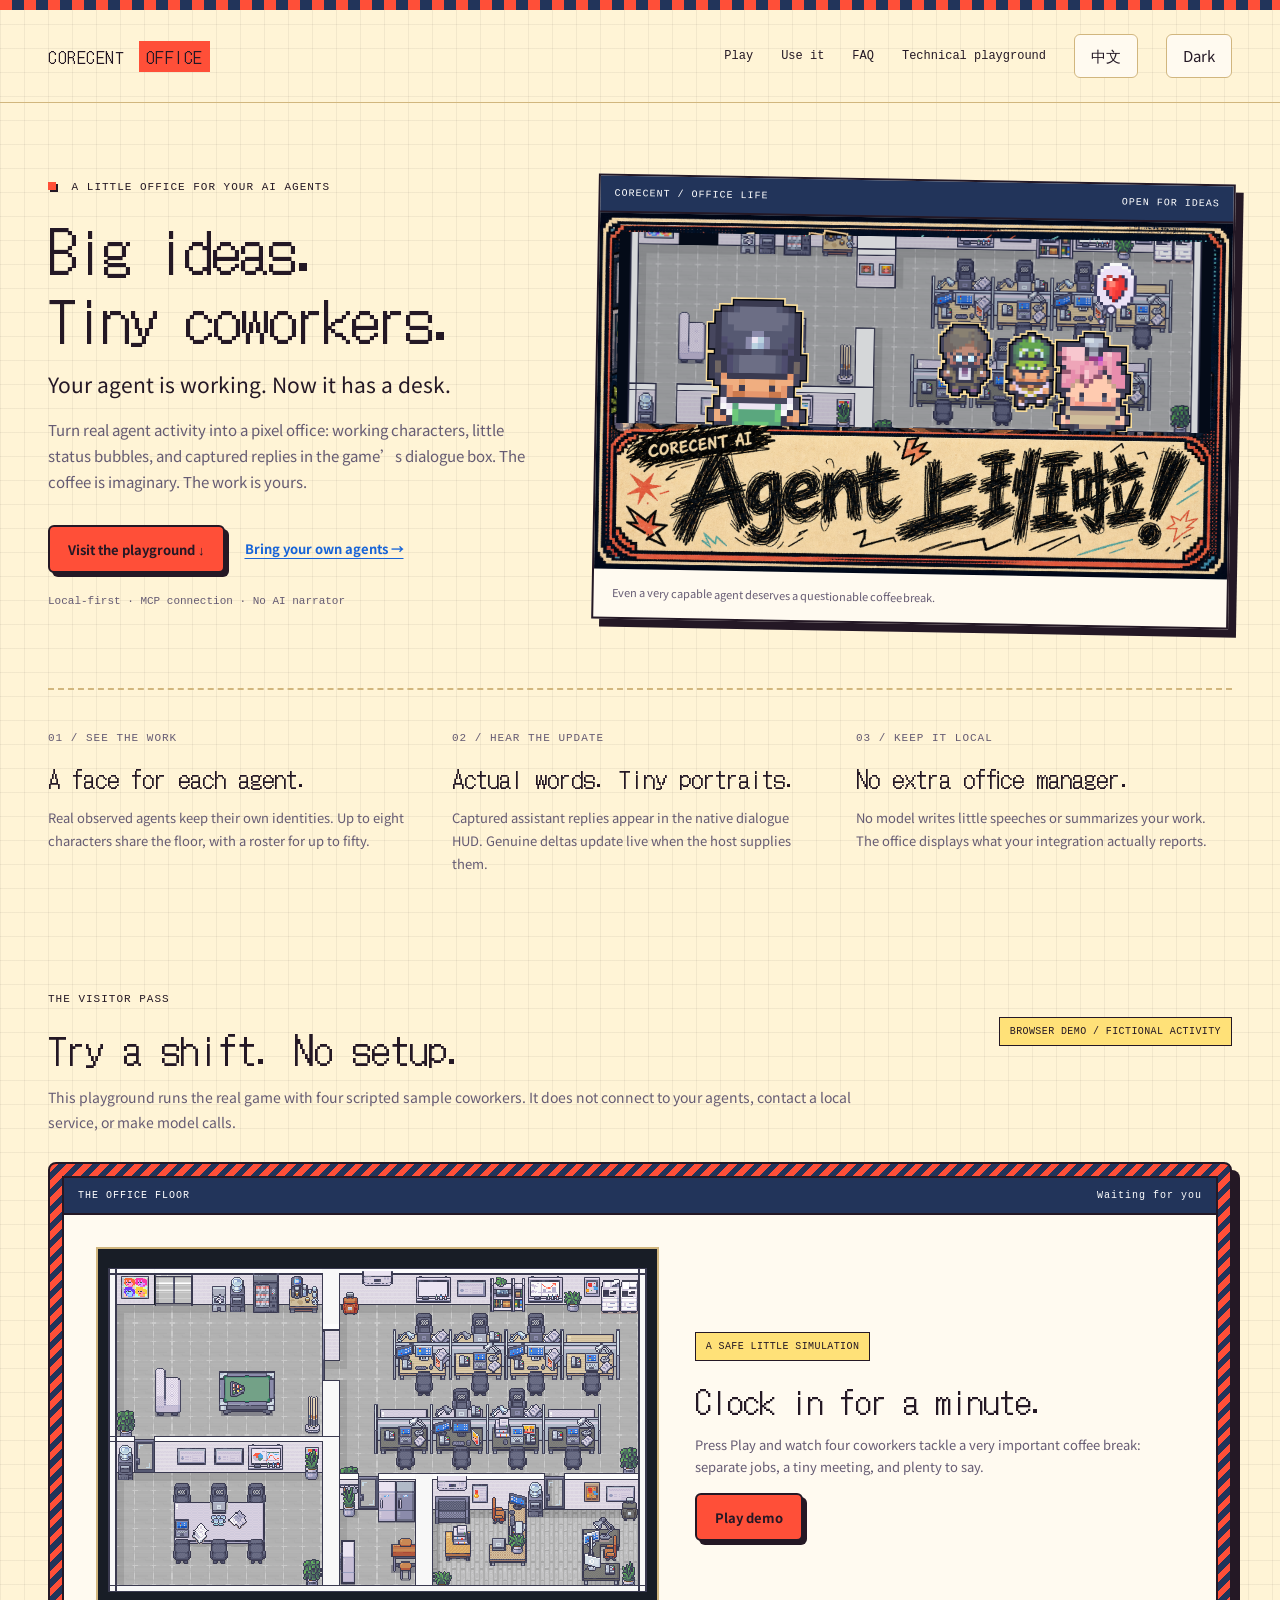
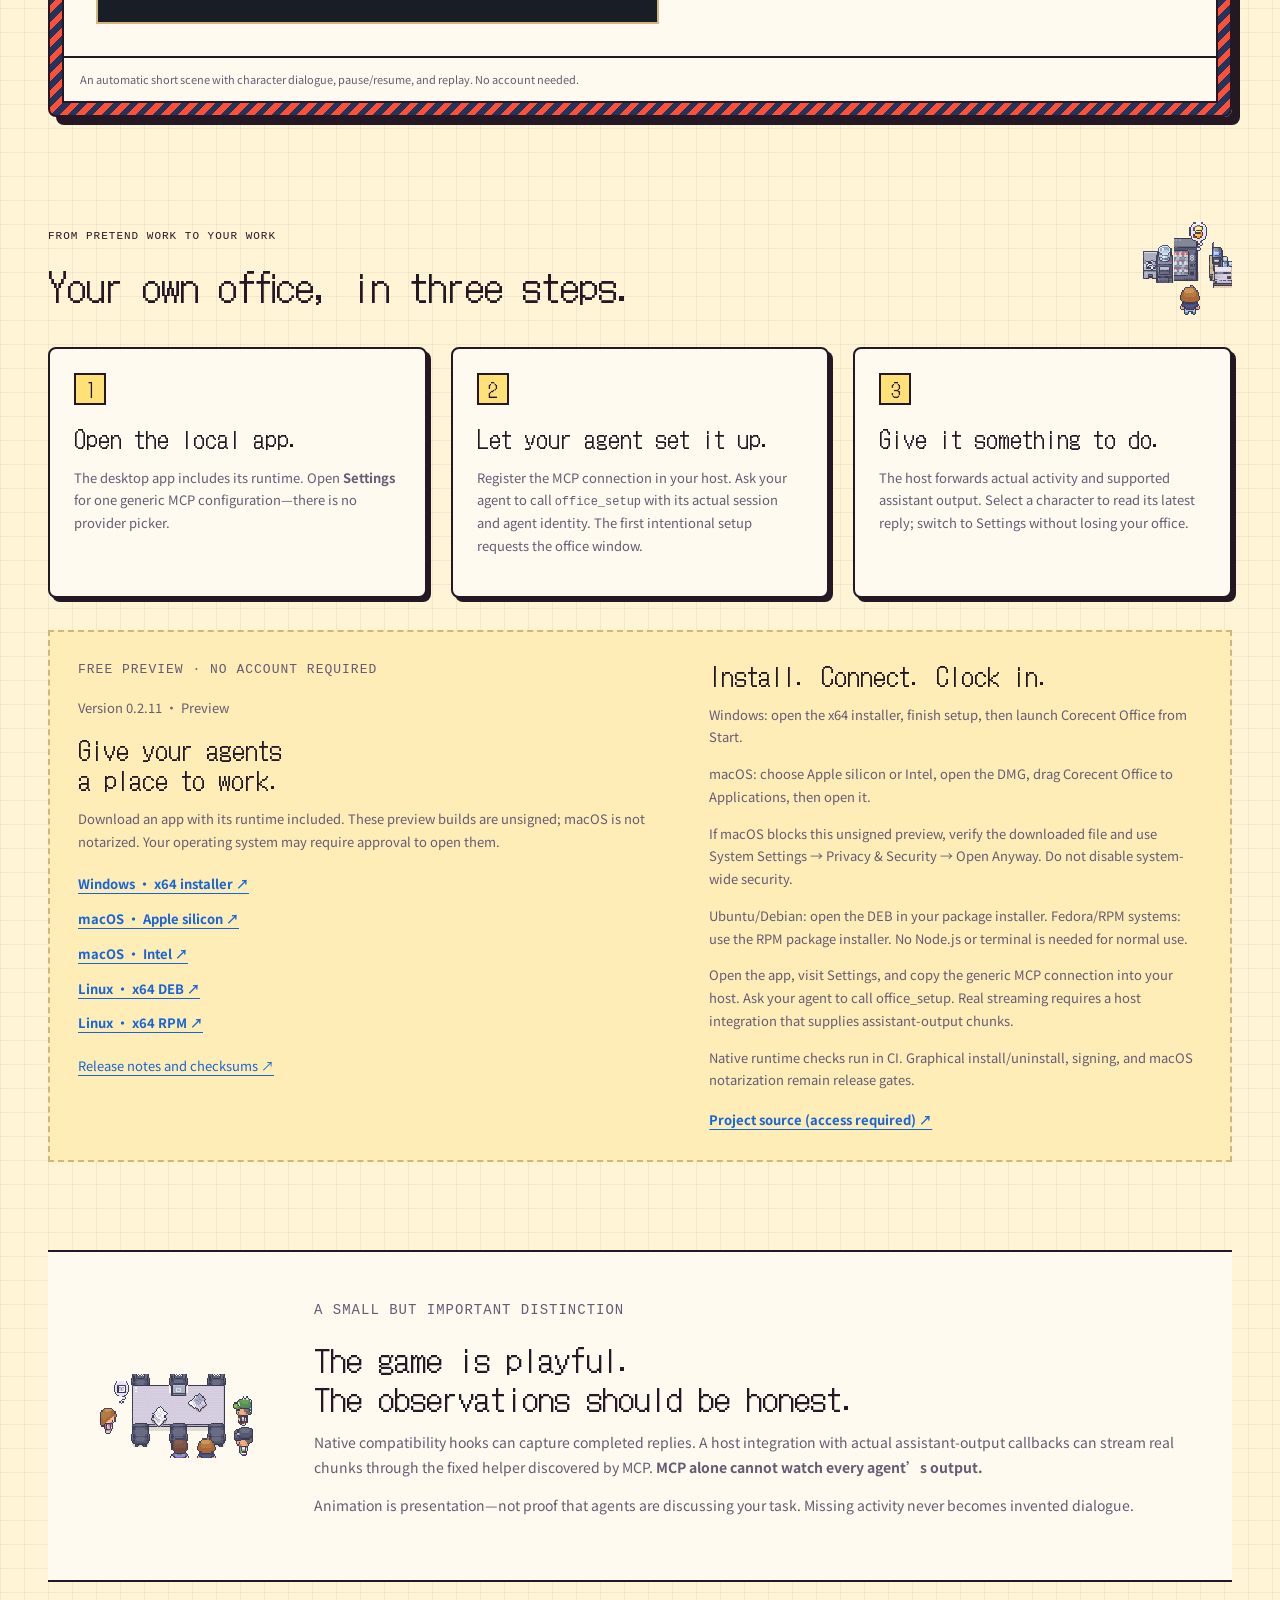
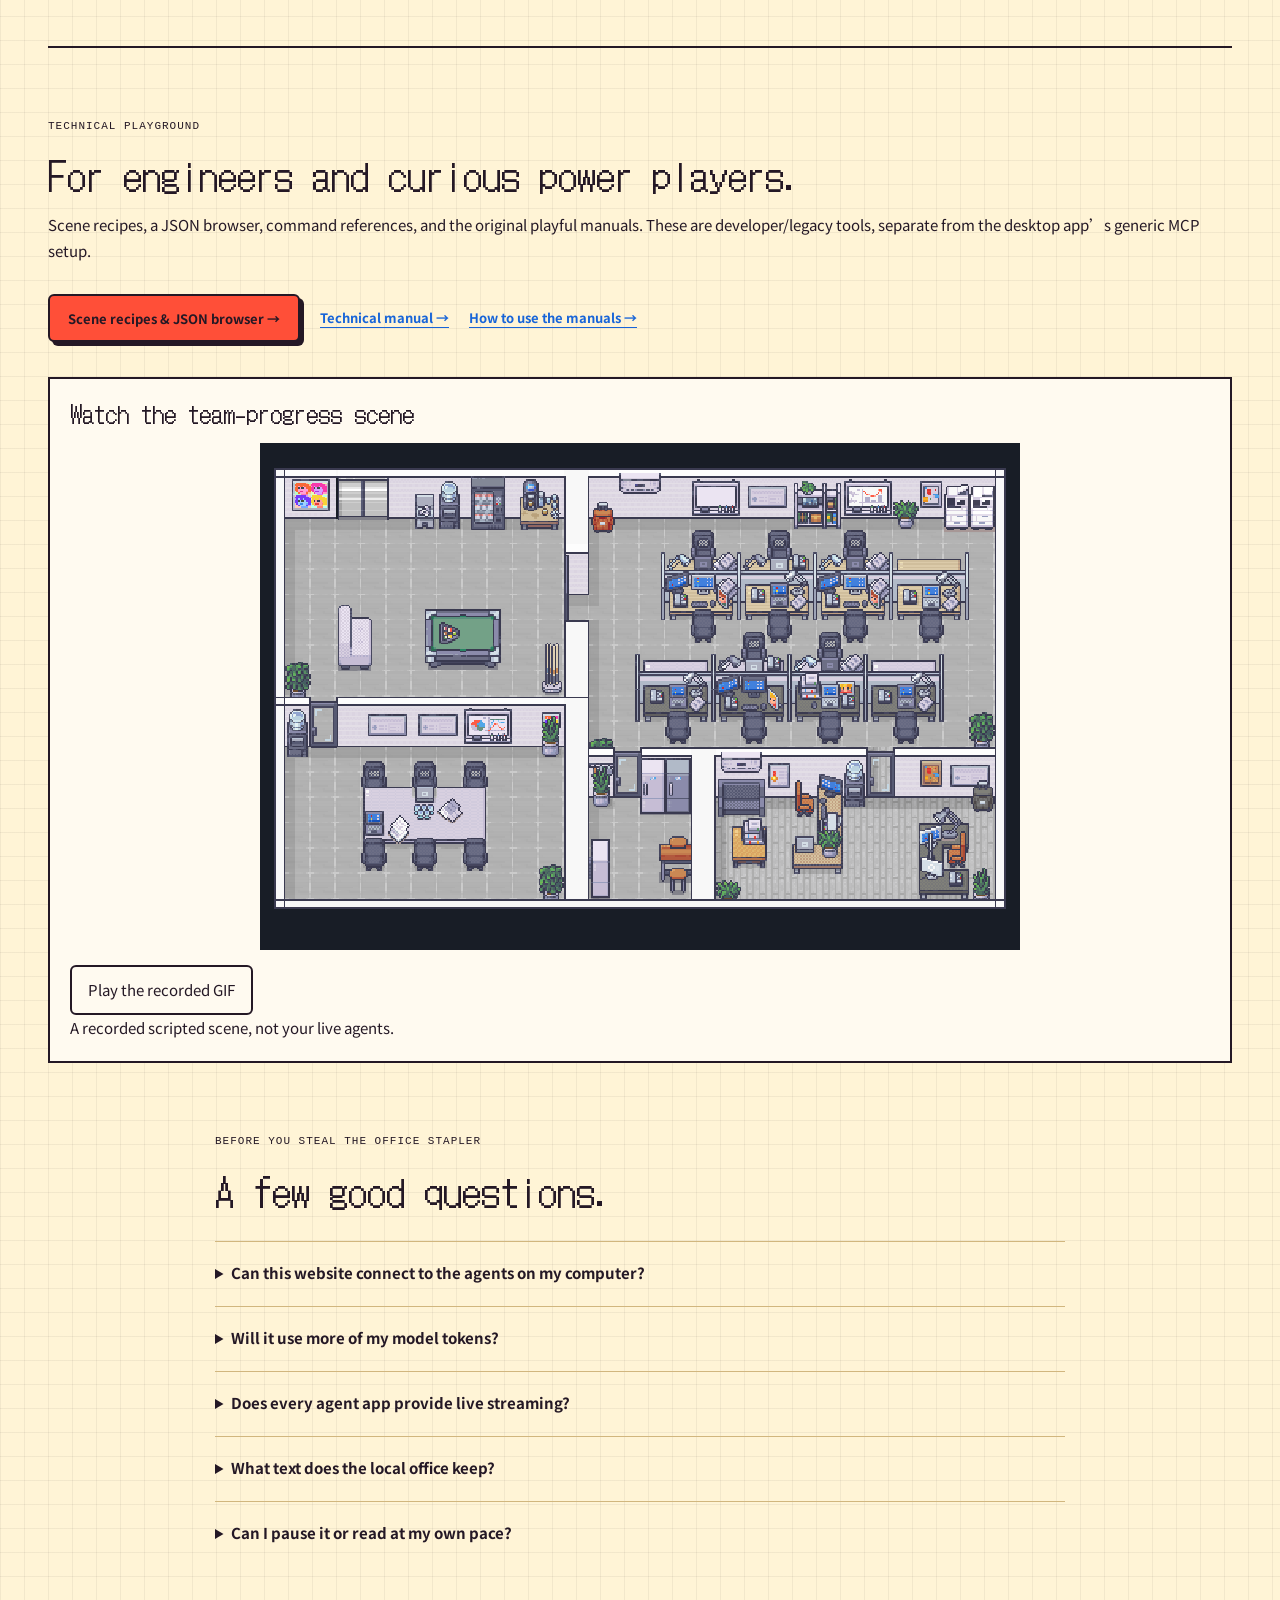
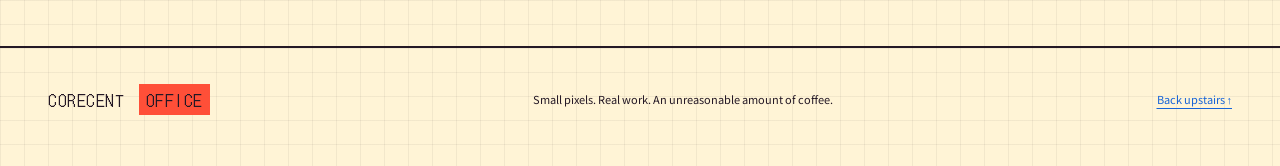
==== commit 2fbec1b7: "feat(site): publish v0.2.11 downloads and office demo" ====
--- a/index.html
+++ b/index.html
@@ -27,13 +27,13 @@
   <section class="use-section" id="get-started" aria-labelledby="use-title">
     <div class="section-heading"><div><p class="eyebrow">From pretend work to your work</p><h2 id="use-title">Your own office, in three steps.</h2></div><img class="coffee" src="media/coffee.png" width="144" height="128" alt="" loading="lazy"></div>
     <ol class="steps"><li><span class="step">1</span><div><h3>Open the local app.</h3><p>The desktop app includes its runtime. Open <strong>Settings</strong> for one generic MCP configuration—there is no provider picker.</p></div></li><li><span class="step">2</span><div><h3>Let your agent set it up.</h3><p>Register the MCP connection in your host. Ask your agent to call <code>office_setup</code> with its actual session and agent identity. The first intentional setup requests the office window.</p></div></li><li><span class="step">3</span><div><h3>Give it something to do.</h3><p>The host forwards actual activity and supported assistant output. Select a character to read its latest reply; switch to Settings without losing your office.</p></div></li></ol>
-    <div class="availability" id="downloads"><div><p class="eyebrow">Free preview · No account required</p><p>Version 0.2.10 · Preview</p><h3>Give your agents<br>a place to work.</h3><p>Download an app with its runtime included. These preview builds are unsigned; macOS is not notarized. Your operating system may require approval to open them.</p><div class="download-links">
-      <a class="text-link" href="https://github.com/YangYangX/office-site/releases/download/v0.2.10/Corecent-Office-0.2.10-win-x64.exe">Windows · x64 installer ↗</a>
-      <a class="text-link" href="https://github.com/YangYangX/office-site/releases/download/v0.2.10/Corecent-Office-0.2.10-mac-arm64.dmg">macOS · Apple silicon ↗</a>
-      <a class="text-link" href="https://github.com/YangYangX/office-site/releases/download/v0.2.10/Corecent-Office-0.2.10-mac-x64.dmg">macOS · Intel ↗</a>
-      <a class="text-link" href="https://github.com/YangYangX/office-site/releases/download/v0.2.10/Corecent-Office-0.2.10-linux-amd64.deb">Linux · x64 DEB ↗</a>
-      <a class="text-link" href="https://github.com/YangYangX/office-site/releases/download/v0.2.10/Corecent-Office-0.2.10-linux-x86_64.rpm">Linux · x64 RPM ↗</a>
-    </div><p><a href="https://github.com/YangYangX/office-site/releases/tag/v0.2.10">Release notes and checksums ↗</a></p></div><div><h3>Install. Connect. Clock in.</h3><p>Windows: open the x64 installer, finish setup, then launch Corecent Office from Start.</p><p>macOS: choose Apple silicon or Intel, open the DMG, drag Corecent Office to Applications, then open it.</p><p>If macOS blocks this unsigned preview, verify the downloaded file and use System Settings → Privacy &amp; Security → Open Anyway. Do not disable system-wide security.</p><p>Ubuntu/Debian: open the DEB in your package installer. Fedora/RPM systems: use the RPM package installer. No Node.js or terminal is needed for normal use.</p><p>Open the app, visit Settings, and copy the generic MCP connection into your host. Ask your agent to call office_setup. Real streaming requires a host integration that supplies assistant-output chunks.</p><p>Native runtime checks run in CI. Graphical install/uninstall, signing, and macOS notarization remain release gates.</p><a class="text-link" href="https://github.com/YangYangX/office" target="_blank" rel="noopener noreferrer">Project source (access required) ↗</a></div></div>
+    <div class="availability" id="downloads"><div><p class="eyebrow">Free preview · No account required</p><p>Version 0.2.11 · Preview</p><h3>Give your agents<br>a place to work.</h3><p>Download an app with its runtime included. These preview builds are unsigned; macOS is not notarized. Your operating system may require approval to open them.</p><div class="download-links">
+      <a class="text-link" href="https://github.com/YangYangX/office-site/releases/download/v0.2.11/Corecent-Office-0.2.11-win-x64.exe">Windows · x64 installer ↗</a>
+      <a class="text-link" href="https://github.com/YangYangX/office-site/releases/download/v0.2.11/Corecent-Office-0.2.11-mac-arm64.dmg">macOS · Apple silicon ↗</a>
+      <a class="text-link" href="https://github.com/YangYangX/office-site/releases/download/v0.2.11/Corecent-Office-0.2.11-mac-x64.dmg">macOS · Intel ↗</a>
+      <a class="text-link" href="https://github.com/YangYangX/office-site/releases/download/v0.2.11/Corecent-Office-0.2.11-linux-amd64.deb">Linux · x64 DEB ↗</a>
+      <a class="text-link" href="https://github.com/YangYangX/office-site/releases/download/v0.2.11/Corecent-Office-0.2.11-linux-x86_64.rpm">Linux · x64 RPM ↗</a>
+    </div><p><a href="https://github.com/YangYangX/office-site/releases/tag/v0.2.11">Release notes and checksums ↗</a></p></div><div><h3>Install. Connect. Clock in.</h3><p>Windows: open the x64 installer, finish setup, then launch Corecent Office from Start.</p><p>macOS: choose Apple silicon or Intel, open the DMG, drag Corecent Office to Applications, then open it.</p><p>If macOS blocks this unsigned preview, verify the downloaded file and use System Settings → Privacy &amp; Security → Open Anyway. Do not disable system-wide security.</p><p>Ubuntu/Debian: open the DEB in your package installer. Fedora/RPM systems: use the RPM package installer. No Node.js or terminal is needed for normal use.</p><p>Open the app, visit Settings, and copy the generic MCP connection into your host. Ask your agent to call office_setup. Real streaming requires a host integration that supplies assistant-output chunks.</p><p>Native runtime checks run in CI. Graphical install/uninstall, signing, and macOS notarization remain release gates.</p><a class="text-link" href="https://github.com/YangYangX/office" target="_blank" rel="noopener noreferrer">Project source (access required) ↗</a></div></div>
   </section>
   <section class="honest" aria-labelledby="real-title"><img src="media/meeting.png" width="164" height="144" alt="" loading="lazy"><div><p class="eyebrow">A small but important distinction</p><h2 id="real-title">The game is playful.<br>The observations should be honest.</h2><p>Native compatibility hooks can capture completed replies. A host integration with actual assistant-output callbacks can stream real chunks through the fixed helper discovered by MCP. <strong>MCP alone cannot watch every agent’s output.</strong></p><p>Animation is presentation—not proof that agents are discussing your task. Missing activity never becomes invented dialogue.</p></div></section>
   <section id="technical" class="technical"><p class="eyebrow">Technical playground</p><h2>For engineers and curious power players.</h2><p>Scene recipes, a JSON browser, command references, and the original playful manuals. These are developer/legacy tools, separate from the desktop app’s generic MCP setup.</p><div class="actions"><a class="button primary" href="manual/index.html#examples">Scene recipes &amp; JSON browser →</a><a class="text-link" href="manual/manual.html">Technical manual →</a><a class="text-link" href="manual/usage.html">How to use the manuals →</a></div><figure class="recorded-scene"><h3>Watch the team-progress scene</h3><img id="recorded-scene" src="media/office-map.png" alt="Recorded scripted office scene" loading="lazy"><button id="recording-toggle">Play the recorded GIF</button><figcaption>A recorded scripted scene, not your live agents.</figcaption></figure></section>
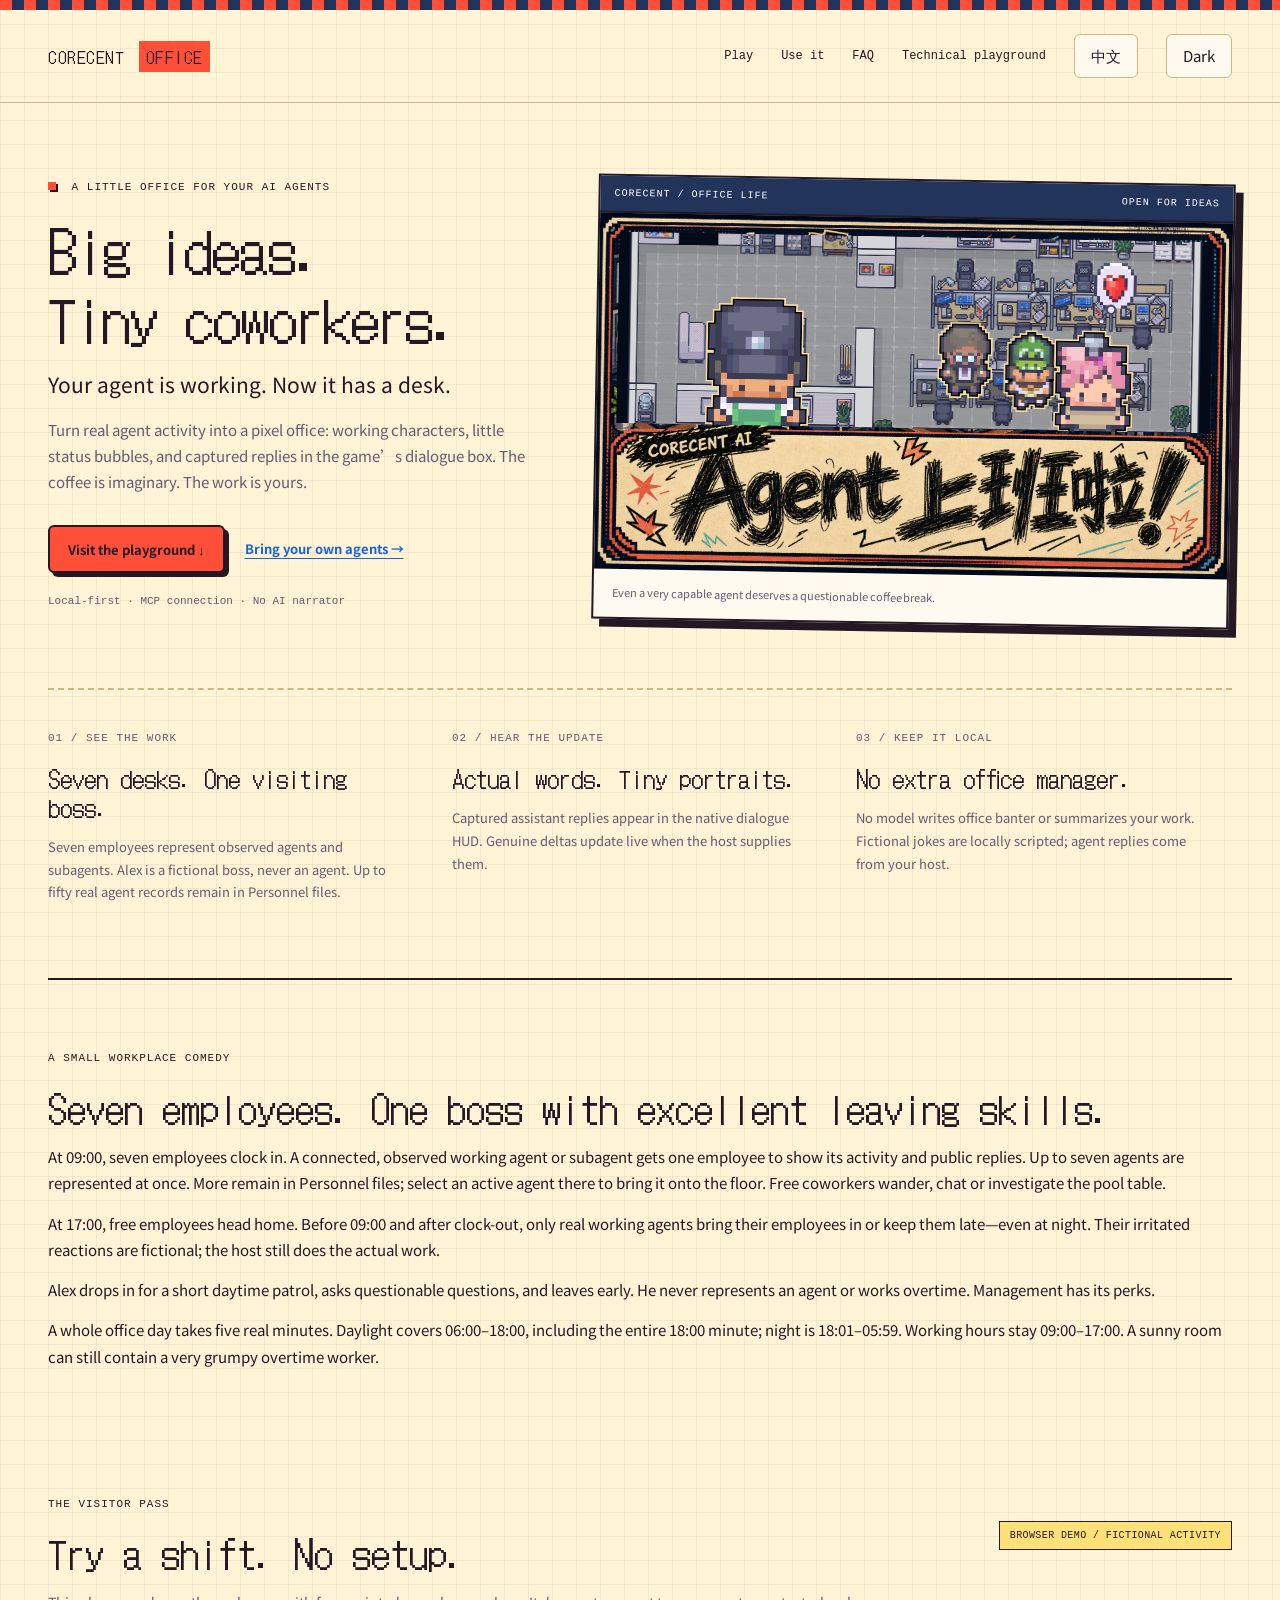
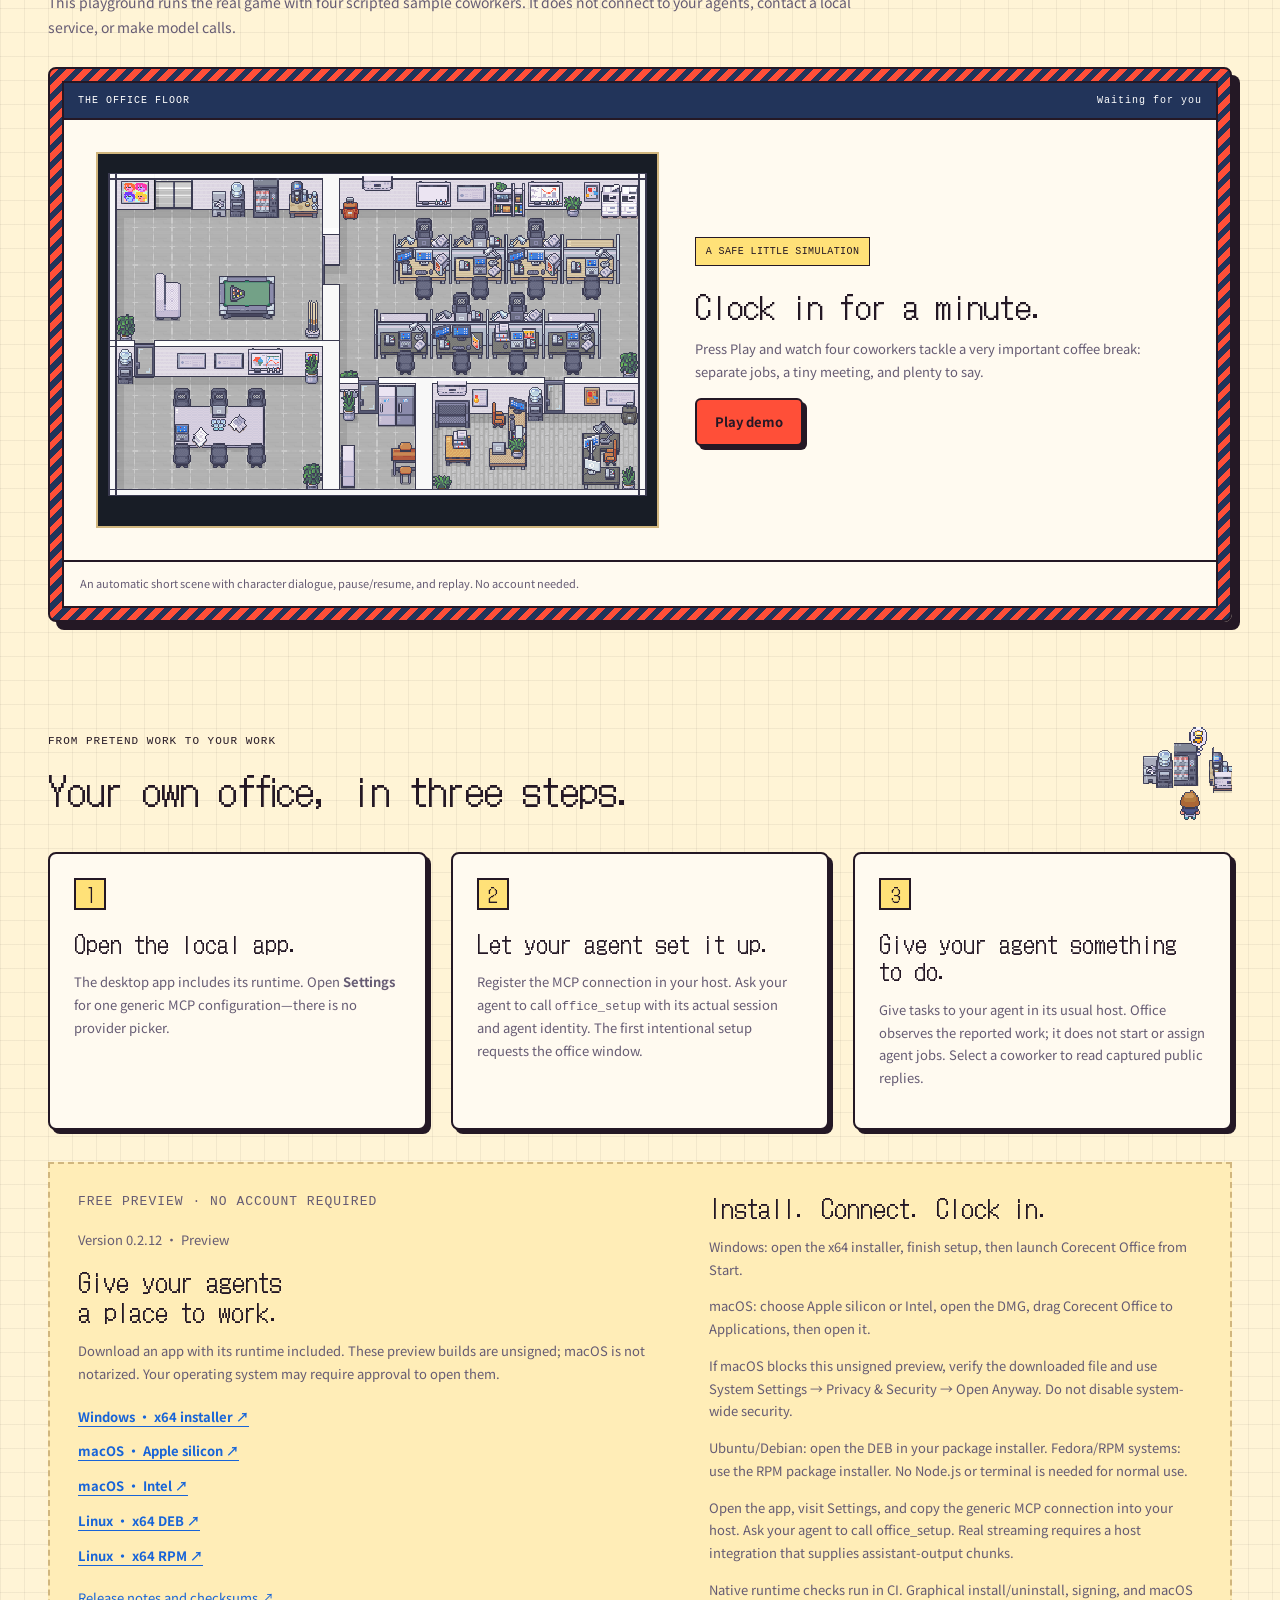
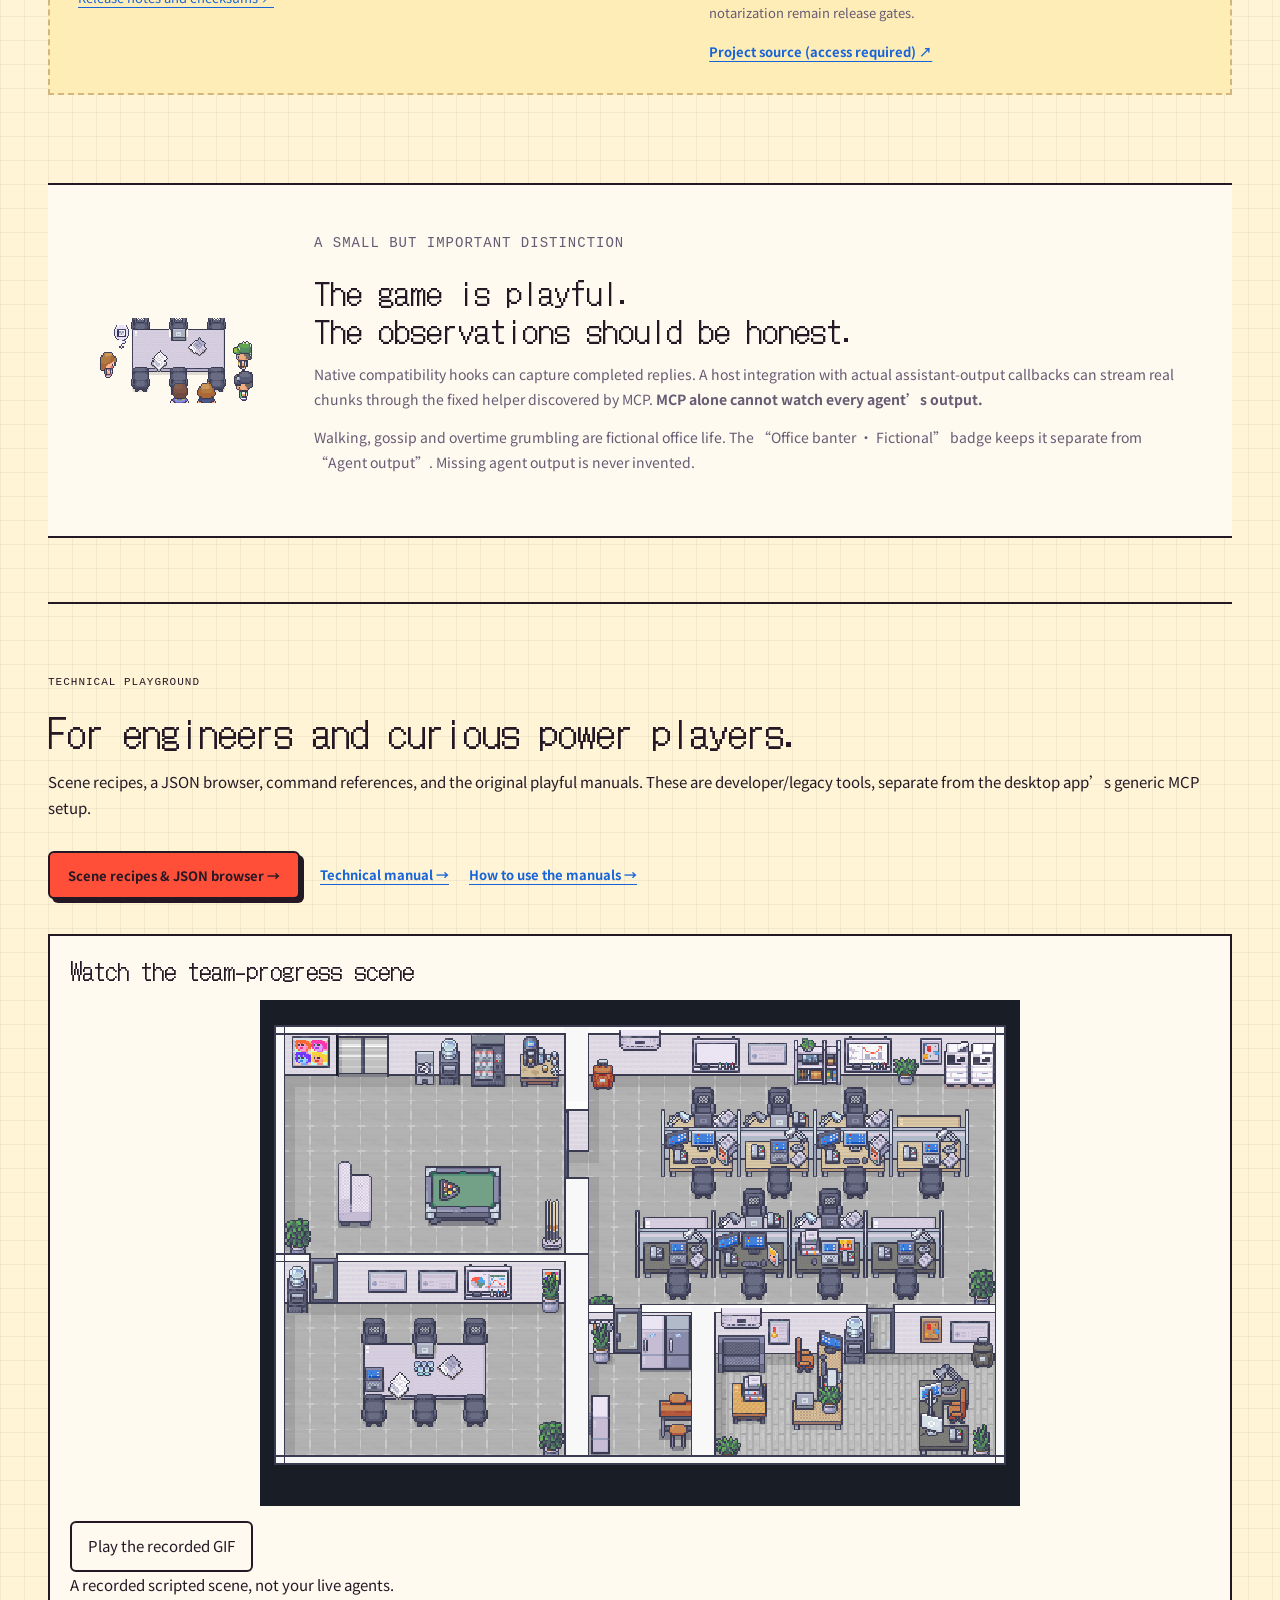
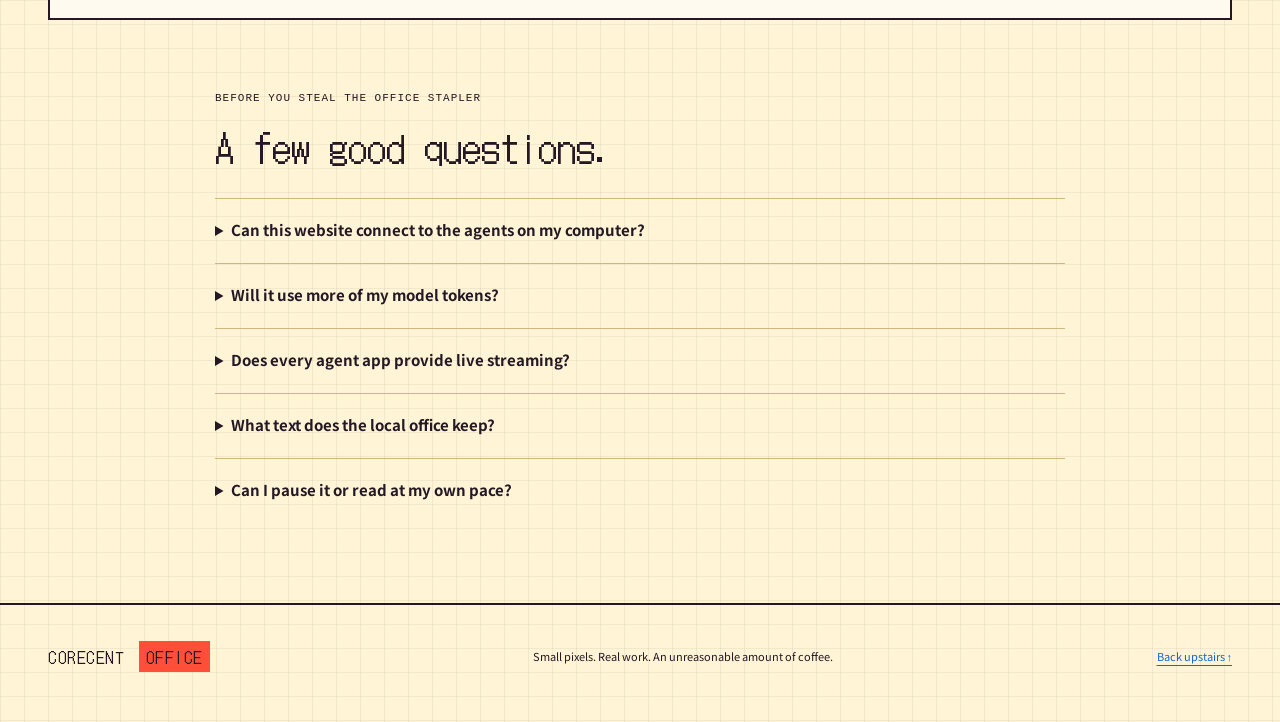
==== commit 69a39fc8: "feat(site): publish v0.2.12 downloads and office demo" ====
--- a/index.html
+++ b/index.html
@@ -15,10 +15,11 @@
     <figure class="hero-art"><div class="frame-label"><span>CORECENT / OFFICE LIFE</span><span>OPEN FOR IDEAS</span></div><img src="media/hero.png" width="1672" height="941" alt="Pixel coworkers in a tiny office, with an illustrated Agent office-life poster"><figcaption>Even a very capable agent deserves a questionable coffee break.</figcaption></figure>
   </section>
   <section class="benefits" aria-label="What the office does">
-    <article><span class="number">01 / SEE THE WORK</span><h2>A face for each agent.</h2><p>Real observed agents keep their own identities. Up to eight characters share the floor, with a roster for up to fifty.</p></article>
+    <article><span class="number">01 / SEE THE WORK</span><h2>Seven desks. One visiting boss.</h2><p>Seven employees represent observed agents and subagents. Alex is a fictional boss, never an agent. Up to fifty real agent records remain in Personnel files.</p></article>
     <article><span class="number">02 / HEAR THE UPDATE</span><h2>Actual words. Tiny portraits.</h2><p>Captured assistant replies appear in the native dialogue HUD. Genuine deltas update live when the host supplies them.</p></article>
-    <article><span class="number">03 / KEEP IT LOCAL</span><h2>No extra office manager.</h2><p>No model writes little speeches or summarizes your work. The office displays what your integration actually reports.</p></article>
+    <article><span class="number">03 / KEEP IT LOCAL</span><h2>No extra office manager.</h2><p>No model writes office banter or summarizes your work. Fictional jokes are locally scripted; agent replies come from your host.</p></article>
   </section>
+  <section id="office-story" class="technical" aria-labelledby="story-title"><p class="eyebrow">A small workplace comedy</p><h2 id="story-title">Seven employees. One boss with excellent leaving skills.</h2><p>At 09:00, seven employees clock in. A connected, observed working agent or subagent gets one employee to show its activity and public replies. Up to seven agents are represented at once. More remain in Personnel files; select an active agent there to bring it onto the floor. Free coworkers wander, chat or investigate the pool table.</p><p>At 17:00, free employees head home. Before 09:00 and after clock-out, only real working agents bring their employees in or keep them late—even at night. Their irritated reactions are fictional; the host still does the actual work.</p><p>Alex drops in for a short daytime patrol, asks questionable questions, and leaves early. He never represents an agent or works overtime. Management has its perks.</p><p>A whole office day takes five real minutes. Daylight covers 06:00–18:00, including the entire 18:00 minute; night is 18:01–05:59. Working hours stay 09:00–17:00. A sunny room can still contain a very grumpy overtime worker.</p></section>
   <section id="playground" class="playground" aria-labelledby="play-title">
     <div class="section-heading"><div><p class="eyebrow">The visitor pass</p><h2 id="play-title">Try a shift. No setup.</h2></div><span class="badge">BROWSER DEMO / FICTIONAL ACTIVITY</span></div>
     <p>This playground runs the real game with four scripted sample coworkers. It does not connect to your agents, contact a local service, or make model calls.</p>
@@ -26,16 +27,16 @@
   </section>
   <section class="use-section" id="get-started" aria-labelledby="use-title">
     <div class="section-heading"><div><p class="eyebrow">From pretend work to your work</p><h2 id="use-title">Your own office, in three steps.</h2></div><img class="coffee" src="media/coffee.png" width="144" height="128" alt="" loading="lazy"></div>
-    <ol class="steps"><li><span class="step">1</span><div><h3>Open the local app.</h3><p>The desktop app includes its runtime. Open <strong>Settings</strong> for one generic MCP configuration—there is no provider picker.</p></div></li><li><span class="step">2</span><div><h3>Let your agent set it up.</h3><p>Register the MCP connection in your host. Ask your agent to call <code>office_setup</code> with its actual session and agent identity. The first intentional setup requests the office window.</p></div></li><li><span class="step">3</span><div><h3>Give it something to do.</h3><p>The host forwards actual activity and supported assistant output. Select a character to read its latest reply; switch to Settings without losing your office.</p></div></li></ol>
-    <div class="availability" id="downloads"><div><p class="eyebrow">Free preview · No account required</p><p>Version 0.2.11 · Preview</p><h3>Give your agents<br>a place to work.</h3><p>Download an app with its runtime included. These preview builds are unsigned; macOS is not notarized. Your operating system may require approval to open them.</p><div class="download-links">
-      <a class="text-link" href="https://github.com/YangYangX/office-site/releases/download/v0.2.11/Corecent-Office-0.2.11-win-x64.exe">Windows · x64 installer ↗</a>
-      <a class="text-link" href="https://github.com/YangYangX/office-site/releases/download/v0.2.11/Corecent-Office-0.2.11-mac-arm64.dmg">macOS · Apple silicon ↗</a>
-      <a class="text-link" href="https://github.com/YangYangX/office-site/releases/download/v0.2.11/Corecent-Office-0.2.11-mac-x64.dmg">macOS · Intel ↗</a>
-      <a class="text-link" href="https://github.com/YangYangX/office-site/releases/download/v0.2.11/Corecent-Office-0.2.11-linux-amd64.deb">Linux · x64 DEB ↗</a>
-      <a class="text-link" href="https://github.com/YangYangX/office-site/releases/download/v0.2.11/Corecent-Office-0.2.11-linux-x86_64.rpm">Linux · x64 RPM ↗</a>
-    </div><p><a href="https://github.com/YangYangX/office-site/releases/tag/v0.2.11">Release notes and checksums ↗</a></p></div><div><h3>Install. Connect. Clock in.</h3><p>Windows: open the x64 installer, finish setup, then launch Corecent Office from Start.</p><p>macOS: choose Apple silicon or Intel, open the DMG, drag Corecent Office to Applications, then open it.</p><p>If macOS blocks this unsigned preview, verify the downloaded file and use System Settings → Privacy &amp; Security → Open Anyway. Do not disable system-wide security.</p><p>Ubuntu/Debian: open the DEB in your package installer. Fedora/RPM systems: use the RPM package installer. No Node.js or terminal is needed for normal use.</p><p>Open the app, visit Settings, and copy the generic MCP connection into your host. Ask your agent to call office_setup. Real streaming requires a host integration that supplies assistant-output chunks.</p><p>Native runtime checks run in CI. Graphical install/uninstall, signing, and macOS notarization remain release gates.</p><a class="text-link" href="https://github.com/YangYangX/office" target="_blank" rel="noopener noreferrer">Project source (access required) ↗</a></div></div>
+    <ol class="steps"><li><span class="step">1</span><div><h3>Open the local app.</h3><p>The desktop app includes its runtime. Open <strong>Settings</strong> for one generic MCP configuration—there is no provider picker.</p></div></li><li><span class="step">2</span><div><h3>Let your agent set it up.</h3><p>Register the MCP connection in your host. Ask your agent to call <code>office_setup</code> with its actual session and agent identity. The first intentional setup requests the office window.</p></div></li><li><span class="step">3</span><div><h3>Give your agent something to do.</h3><p>Give tasks to your agent in its usual host. Office observes the reported work; it does not start or assign agent jobs. Select a coworker to read captured public replies.</p></div></li></ol>
+    <div class="availability" id="downloads"><div><p class="eyebrow">Free preview · No account required</p><p>Version 0.2.12 · Preview</p><h3>Give your agents<br>a place to work.</h3><p>Download an app with its runtime included. These preview builds are unsigned; macOS is not notarized. Your operating system may require approval to open them.</p><div class="download-links">
+      <a class="text-link" href="https://github.com/YangYangX/office-site/releases/download/v0.2.12/Corecent-Office-0.2.12-win-x64.exe">Windows · x64 installer ↗</a>
+      <a class="text-link" href="https://github.com/YangYangX/office-site/releases/download/v0.2.12/Corecent-Office-0.2.12-mac-arm64.dmg">macOS · Apple silicon ↗</a>
+      <a class="text-link" href="https://github.com/YangYangX/office-site/releases/download/v0.2.12/Corecent-Office-0.2.12-mac-x64.dmg">macOS · Intel ↗</a>
+      <a class="text-link" href="https://github.com/YangYangX/office-site/releases/download/v0.2.12/Corecent-Office-0.2.12-linux-amd64.deb">Linux · x64 DEB ↗</a>
+      <a class="text-link" href="https://github.com/YangYangX/office-site/releases/download/v0.2.12/Corecent-Office-0.2.12-linux-x86_64.rpm">Linux · x64 RPM ↗</a>
+    </div><p><a href="https://github.com/YangYangX/office-site/releases/tag/v0.2.12">Release notes and checksums ↗</a></p></div><div><h3>Install. Connect. Clock in.</h3><p>Windows: open the x64 installer, finish setup, then launch Corecent Office from Start.</p><p>macOS: choose Apple silicon or Intel, open the DMG, drag Corecent Office to Applications, then open it.</p><p>If macOS blocks this unsigned preview, verify the downloaded file and use System Settings → Privacy &amp; Security → Open Anyway. Do not disable system-wide security.</p><p>Ubuntu/Debian: open the DEB in your package installer. Fedora/RPM systems: use the RPM package installer. No Node.js or terminal is needed for normal use.</p><p>Open the app, visit Settings, and copy the generic MCP connection into your host. Ask your agent to call office_setup. Real streaming requires a host integration that supplies assistant-output chunks.</p><p>Native runtime checks run in CI. Graphical install/uninstall, signing, and macOS notarization remain release gates.</p><a class="text-link" href="https://github.com/YangYangX/office" target="_blank" rel="noopener noreferrer">Project source (access required) ↗</a></div></div>
   </section>
-  <section class="honest" aria-labelledby="real-title"><img src="media/meeting.png" width="164" height="144" alt="" loading="lazy"><div><p class="eyebrow">A small but important distinction</p><h2 id="real-title">The game is playful.<br>The observations should be honest.</h2><p>Native compatibility hooks can capture completed replies. A host integration with actual assistant-output callbacks can stream real chunks through the fixed helper discovered by MCP. <strong>MCP alone cannot watch every agent’s output.</strong></p><p>Animation is presentation—not proof that agents are discussing your task. Missing activity never becomes invented dialogue.</p></div></section>
+  <section class="honest" aria-labelledby="real-title"><img src="media/meeting.png" width="164" height="144" alt="" loading="lazy"><div><p class="eyebrow">A small but important distinction</p><h2 id="real-title">The game is playful.<br>The observations should be honest.</h2><p>Native compatibility hooks can capture completed replies. A host integration with actual assistant-output callbacks can stream real chunks through the fixed helper discovered by MCP. <strong>MCP alone cannot watch every agent’s output.</strong></p><p>Walking, gossip and overtime grumbling are fictional office life. The “Office banter · Fictional” badge keeps it separate from “Agent output”. Missing agent output is never invented.</p></div></section>
   <section id="technical" class="technical"><p class="eyebrow">Technical playground</p><h2>For engineers and curious power players.</h2><p>Scene recipes, a JSON browser, command references, and the original playful manuals. These are developer/legacy tools, separate from the desktop app’s generic MCP setup.</p><div class="actions"><a class="button primary" href="manual/index.html#examples">Scene recipes &amp; JSON browser →</a><a class="text-link" href="manual/manual.html">Technical manual →</a><a class="text-link" href="manual/usage.html">How to use the manuals →</a></div><figure class="recorded-scene"><h3>Watch the team-progress scene</h3><img id="recorded-scene" src="media/office-map.png" alt="Recorded scripted office scene" loading="lazy"><button id="recording-toggle">Play the recorded GIF</button><figcaption>A recorded scripted scene, not your live agents.</figcaption></figure></section>
   <section class="faq" id="questions" aria-labelledby="faq-title"><p class="eyebrow">Before you steal the office stapler</p><h2 id="faq-title">A few good questions.</h2>
     <details><summary>Can this website connect to the agents on my computer?</summary><p>No. This is a static introduction and a fictional browser playground. Real observation runs in the local desktop/service installation. The website does not scan local ports, install connectors, or read your conversations.</p></details>
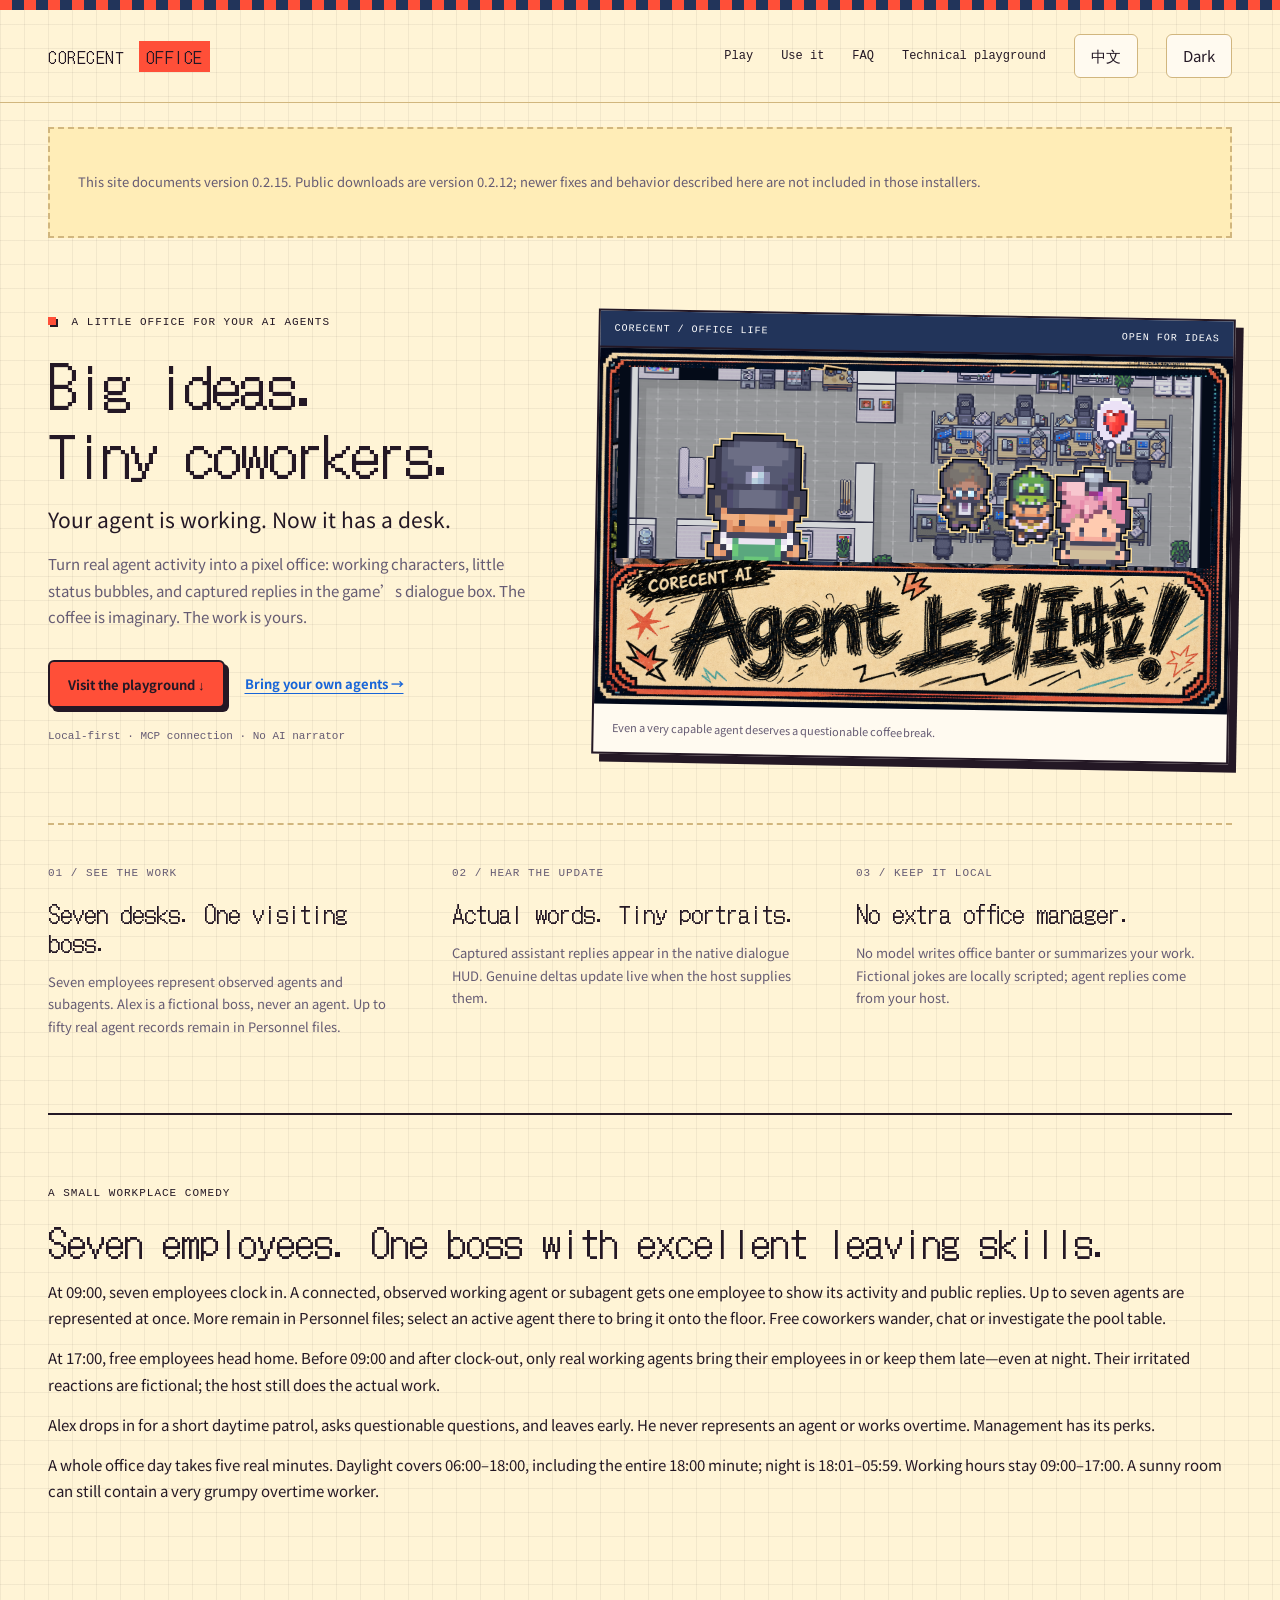
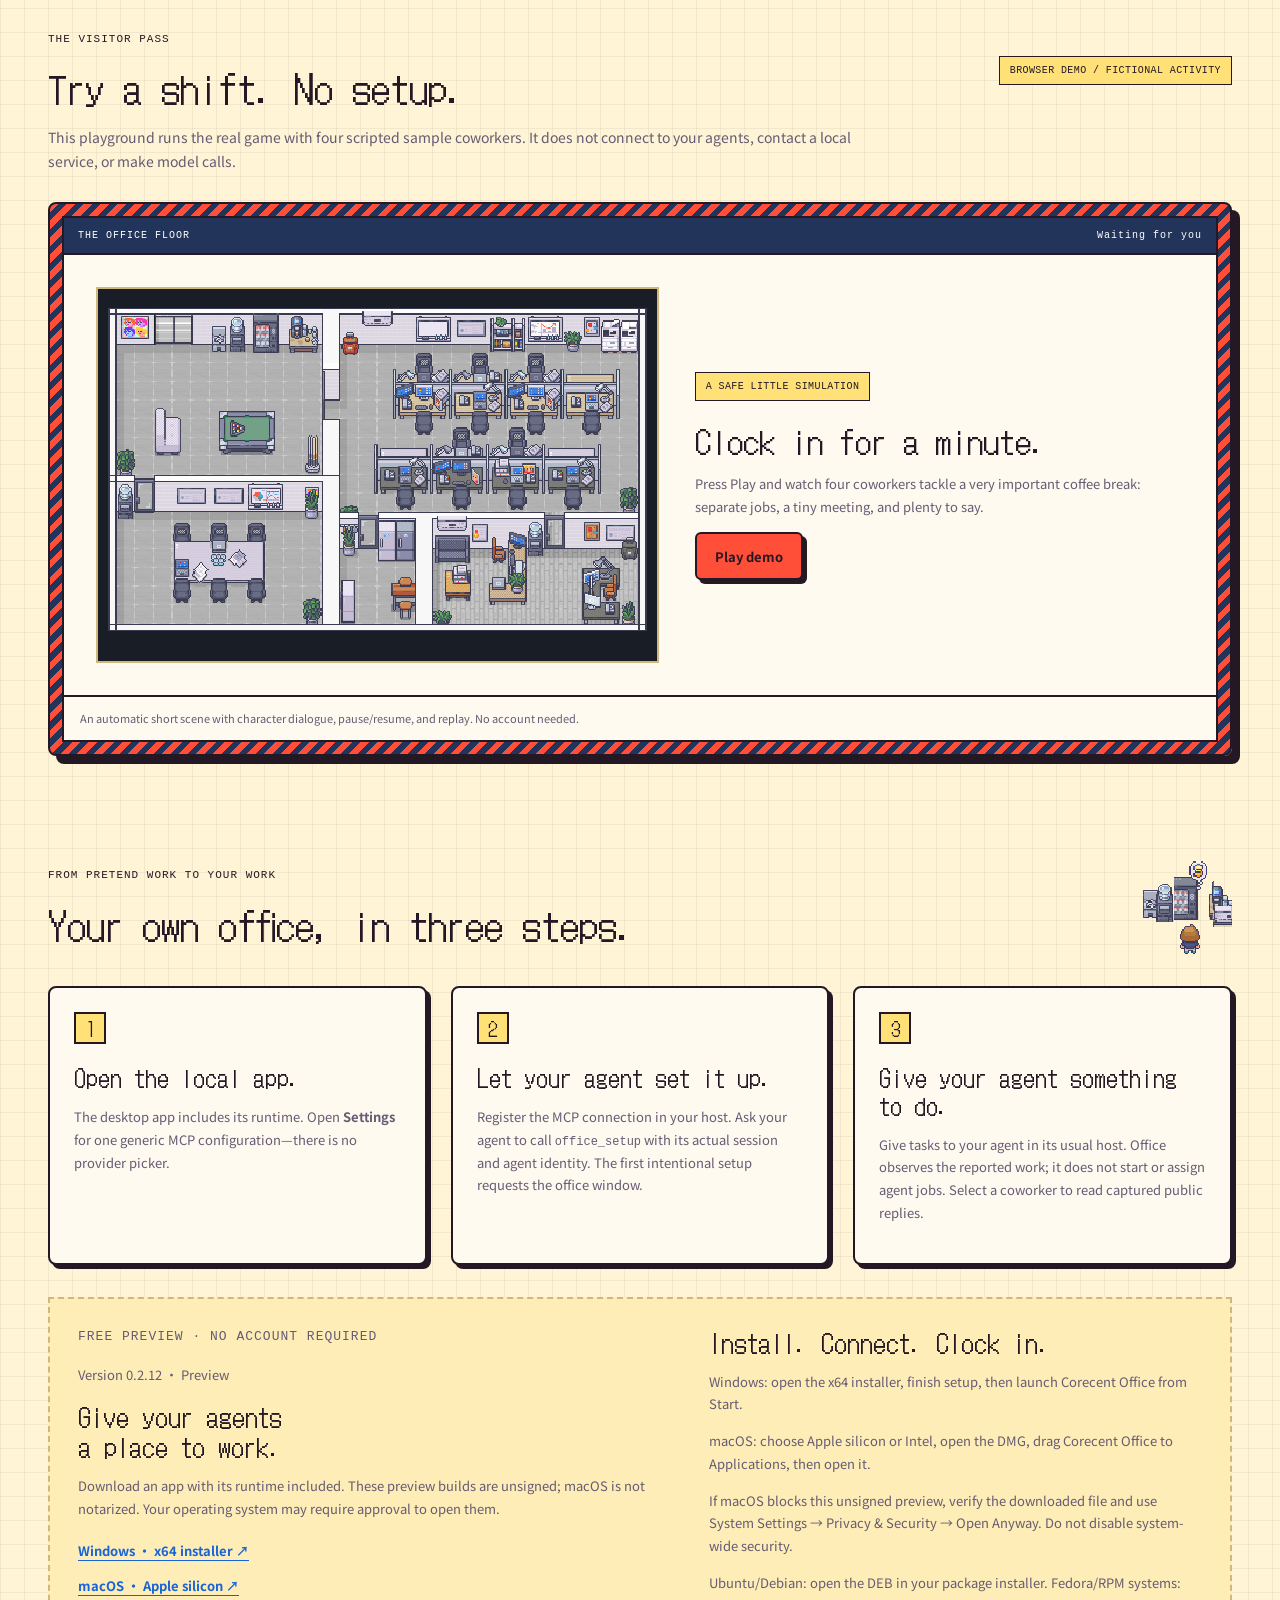
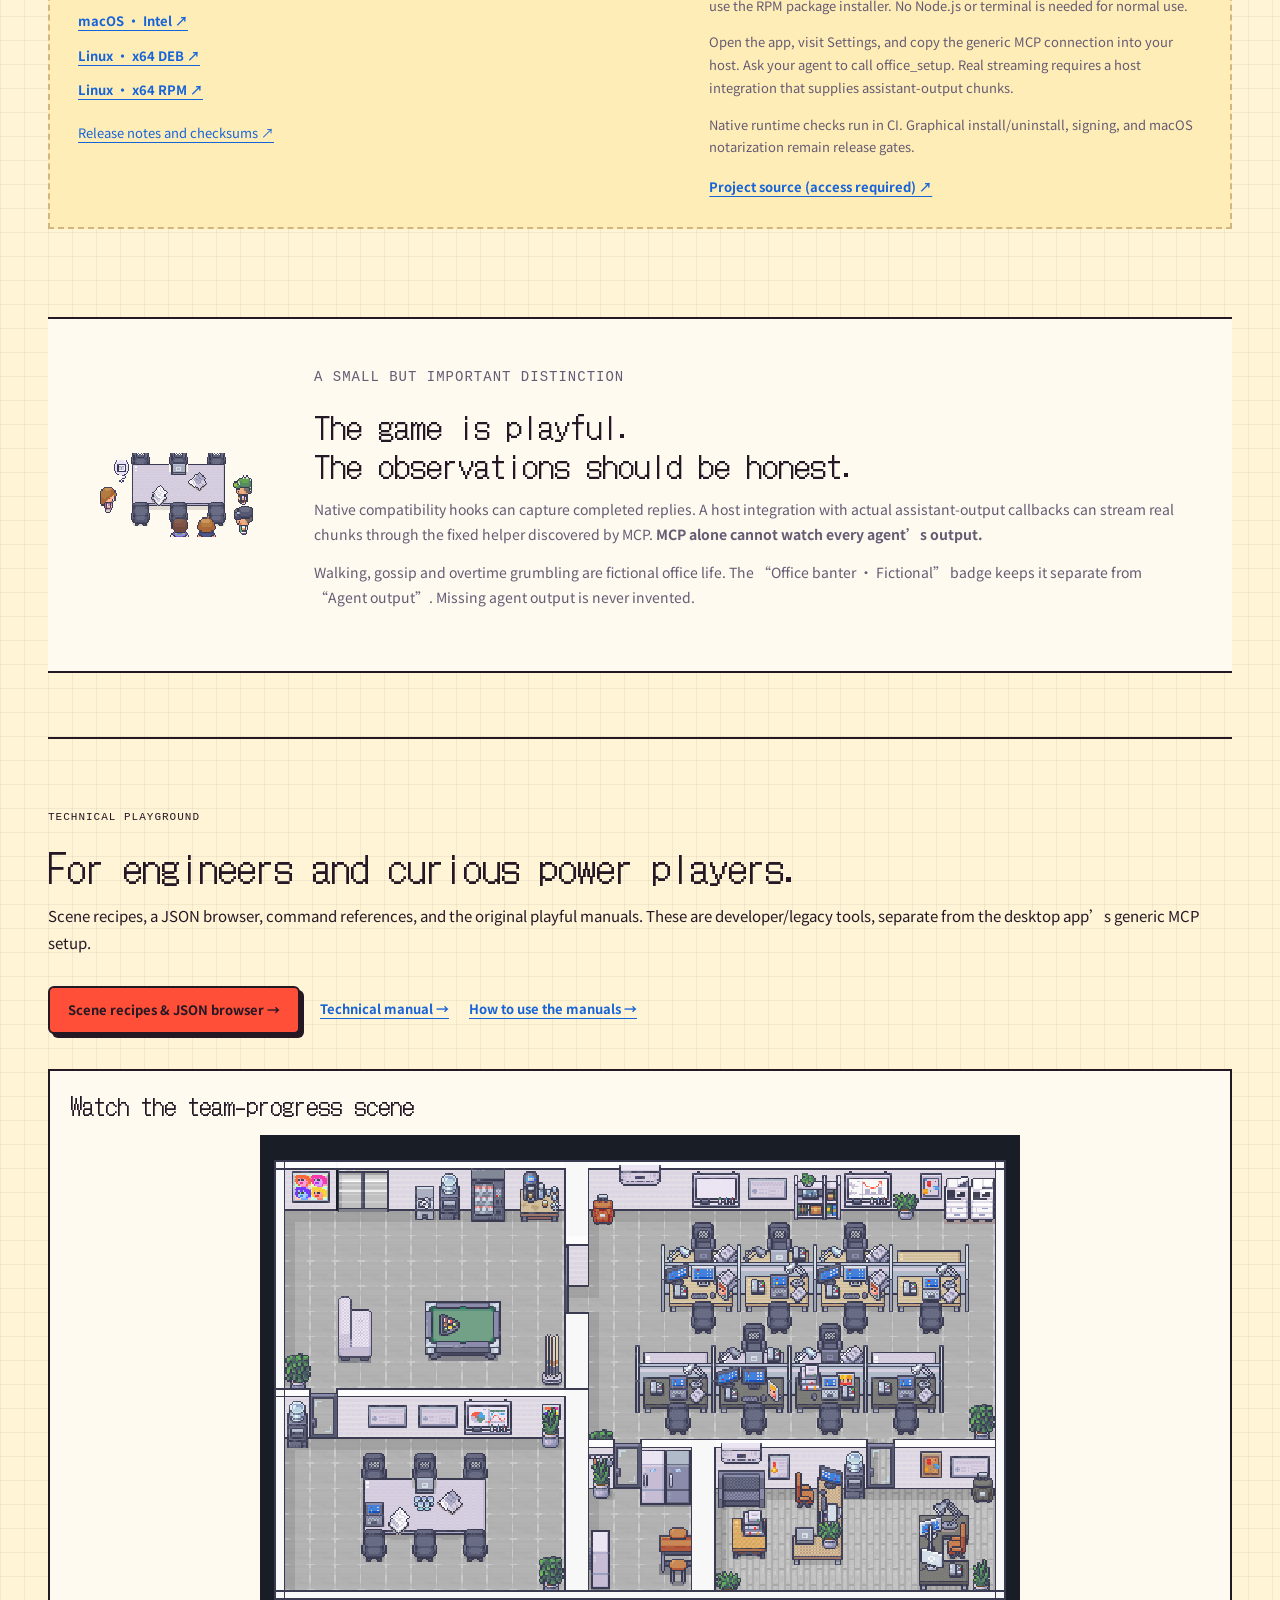
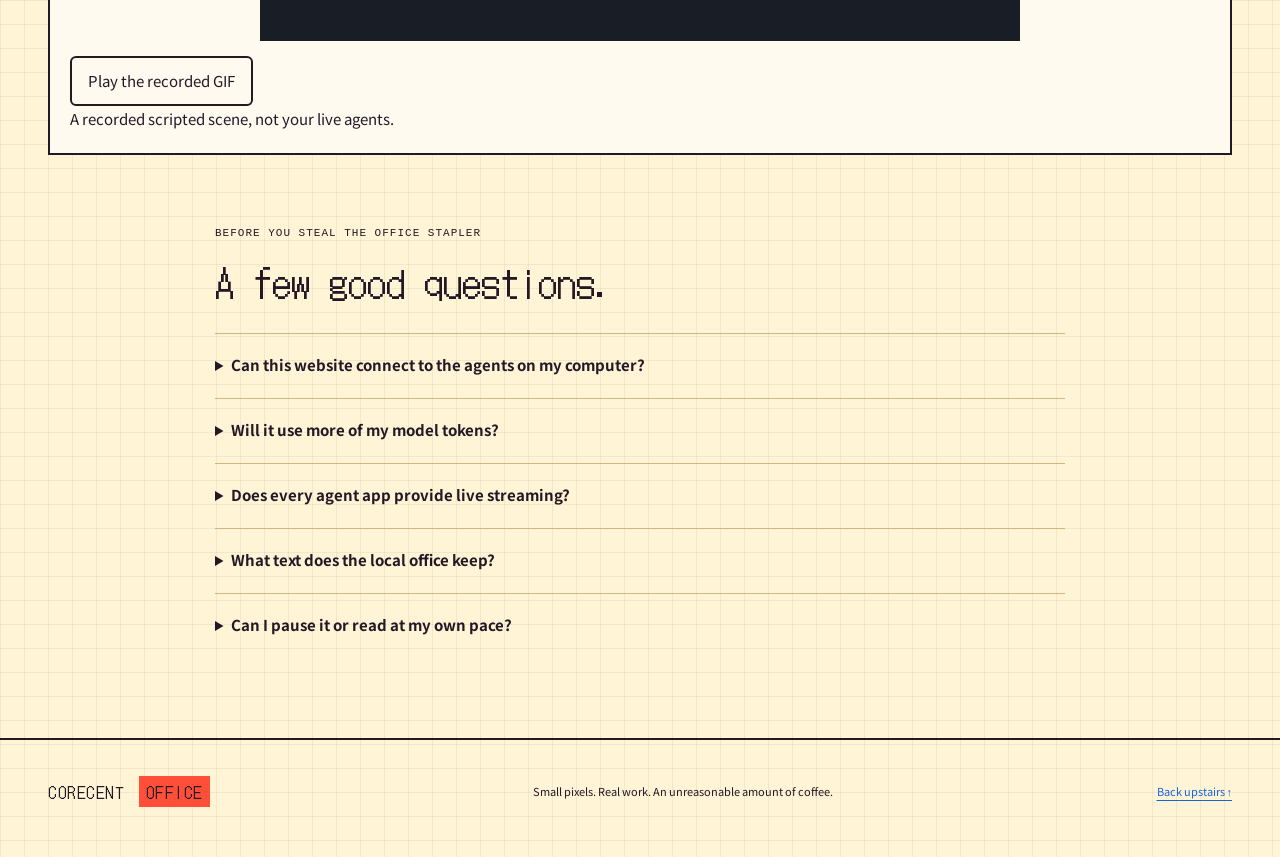
==== commit 113790c7: "docs(site): update office guidance and public release status" ====
--- a/index.html
+++ b/index.html
@@ -10,6 +10,7 @@
 <a class="skip" href="#main">Skip to content</a>
 <header class="site-header"><nav aria-label="Main navigation"><a class="wordmark" href="#">CORECENT <span>OFFICE</span></a><div><a href="#playground">Play</a><a href="#get-started">Use it</a><a href="#questions">FAQ</a><a href="#technical">Technical playground</a><button id="language-toggle" aria-label="Switch to Chinese">中文</button><button id="theme-toggle" aria-label="Switch to dark theme">Dark</button></div></nav></header>
 <main id="main">
+  <!-- release-notice:start --><aside id="release-notice" class="availability"><p>This site documents version 0.2.15. Public downloads are version 0.2.12; newer fixes and behavior described here are not included in those installers.</p></aside><!-- release-notice:end -->
   <section class="hero" aria-labelledby="title">
     <div class="hero-copy"><p class="eyebrow"><span class="status-dot"></span> A little office for your AI agents</p><h1 id="title">Big ideas.<br>Tiny coworkers.</h1><p class="lead">Your agent is working. Now it has a desk.</p><p>Turn real agent activity into a pixel office: working characters, little status bubbles, and captured replies in the game’s dialogue box. The coffee is imaginary. The work is yours.</p><div class="actions"><a class="button primary" href="#playground">Visit the playground ↓</a><a class="text-link" href="#get-started">Bring your own agents →</a></div><p class="caption">Local-first · MCP connection · No AI narrator</p></div>
     <figure class="hero-art"><div class="frame-label"><span>CORECENT / OFFICE LIFE</span><span>OPEN FOR IDEAS</span></div><img src="media/hero.png" width="1672" height="941" alt="Pixel coworkers in a tiny office, with an illustrated Agent office-life poster"><figcaption>Even a very capable agent deserves a questionable coffee break.</figcaption></figure>
--- a/site.css
+++ b/site.css
@@ -9,3 +9,5 @@
 .download-links{display:grid;gap:12px;margin:20px 0}.download-links a{width:fit-content}
 
 .technical{padding:70px 0;border-top:2px solid var(--ink)}.recorded-scene{margin:35px 0 0;padding:20px;border:2px solid var(--ink);background:var(--paper)}.recorded-scene img{display:block;width:100%;max-width:760px;height:auto;margin:15px auto;image-rendering:pixelated}.recorded-scene button{font:inherit;padding:10px 16px;border:2px solid var(--ink);background:var(--paper);color:var(--ink);cursor:pointer}.site-header nav>div{flex-wrap:wrap}
+
+#release-notice.availability{display:block;margin-top:24px}
